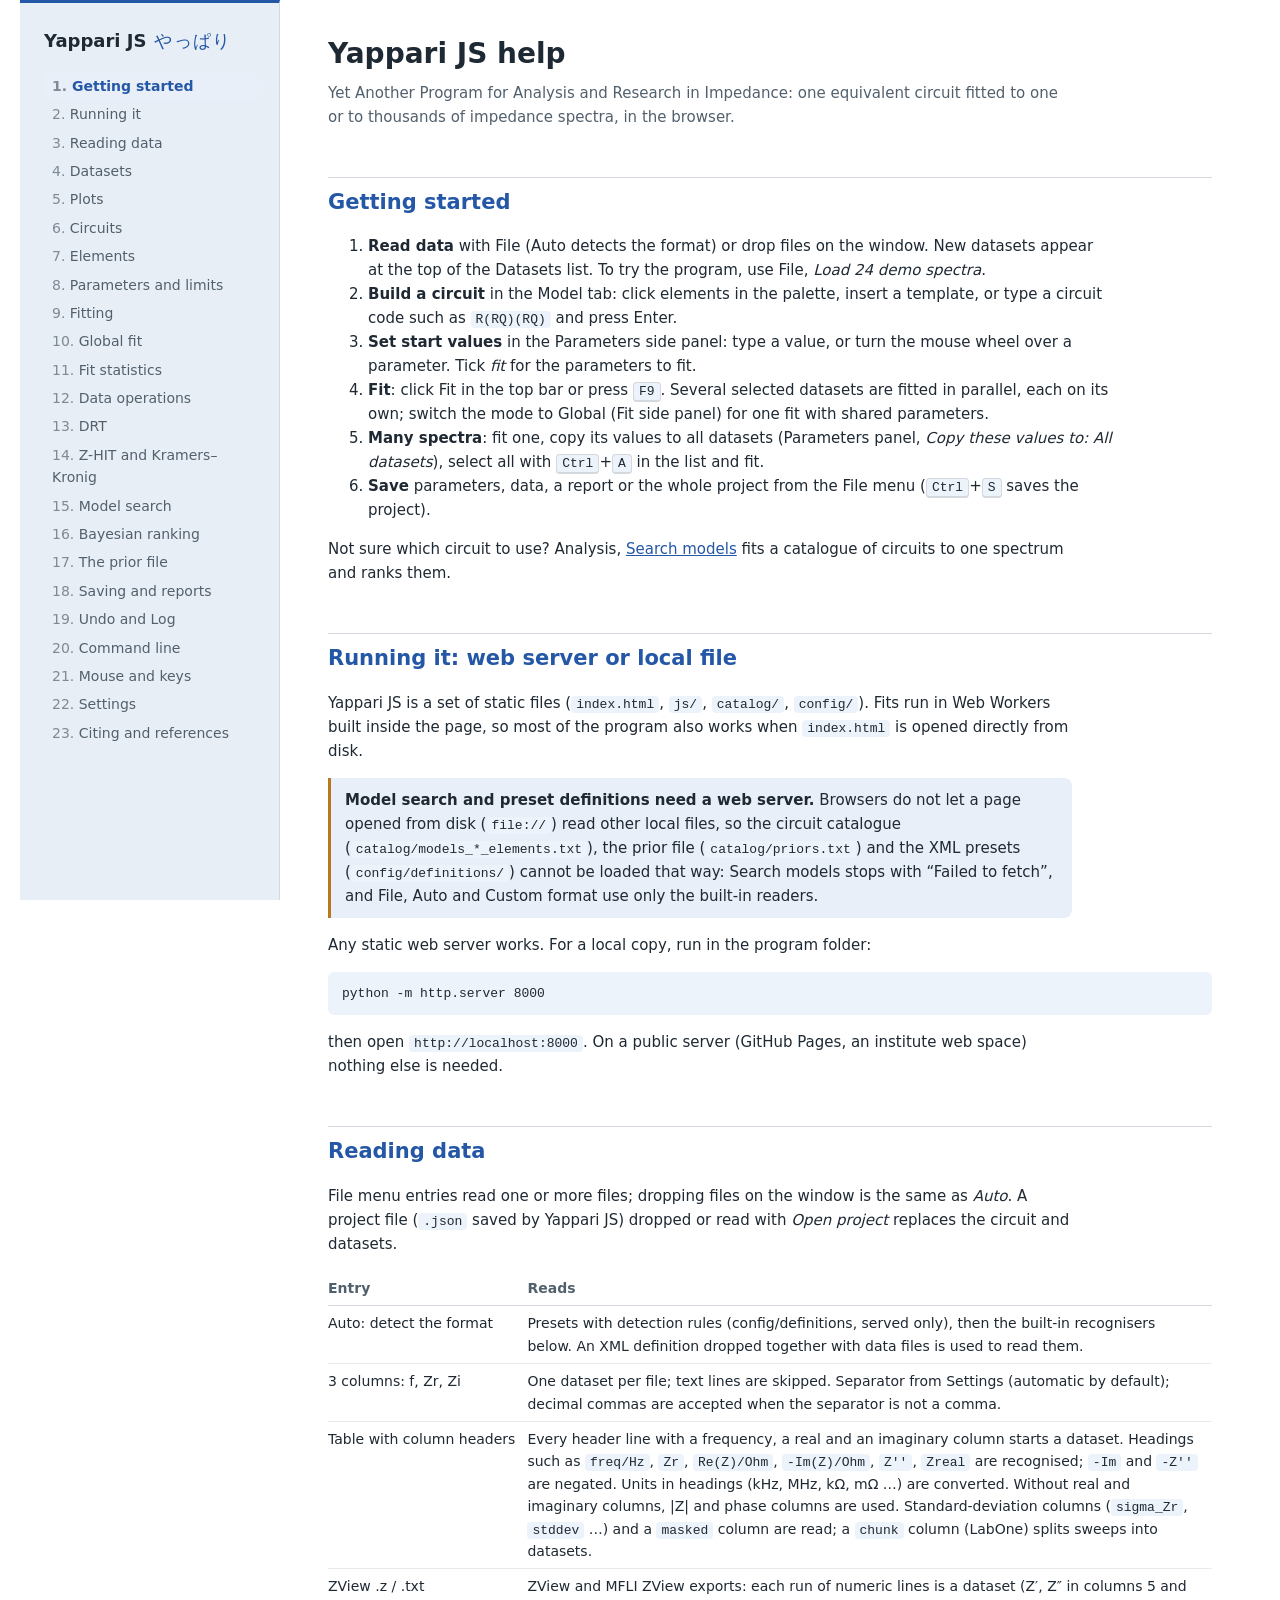
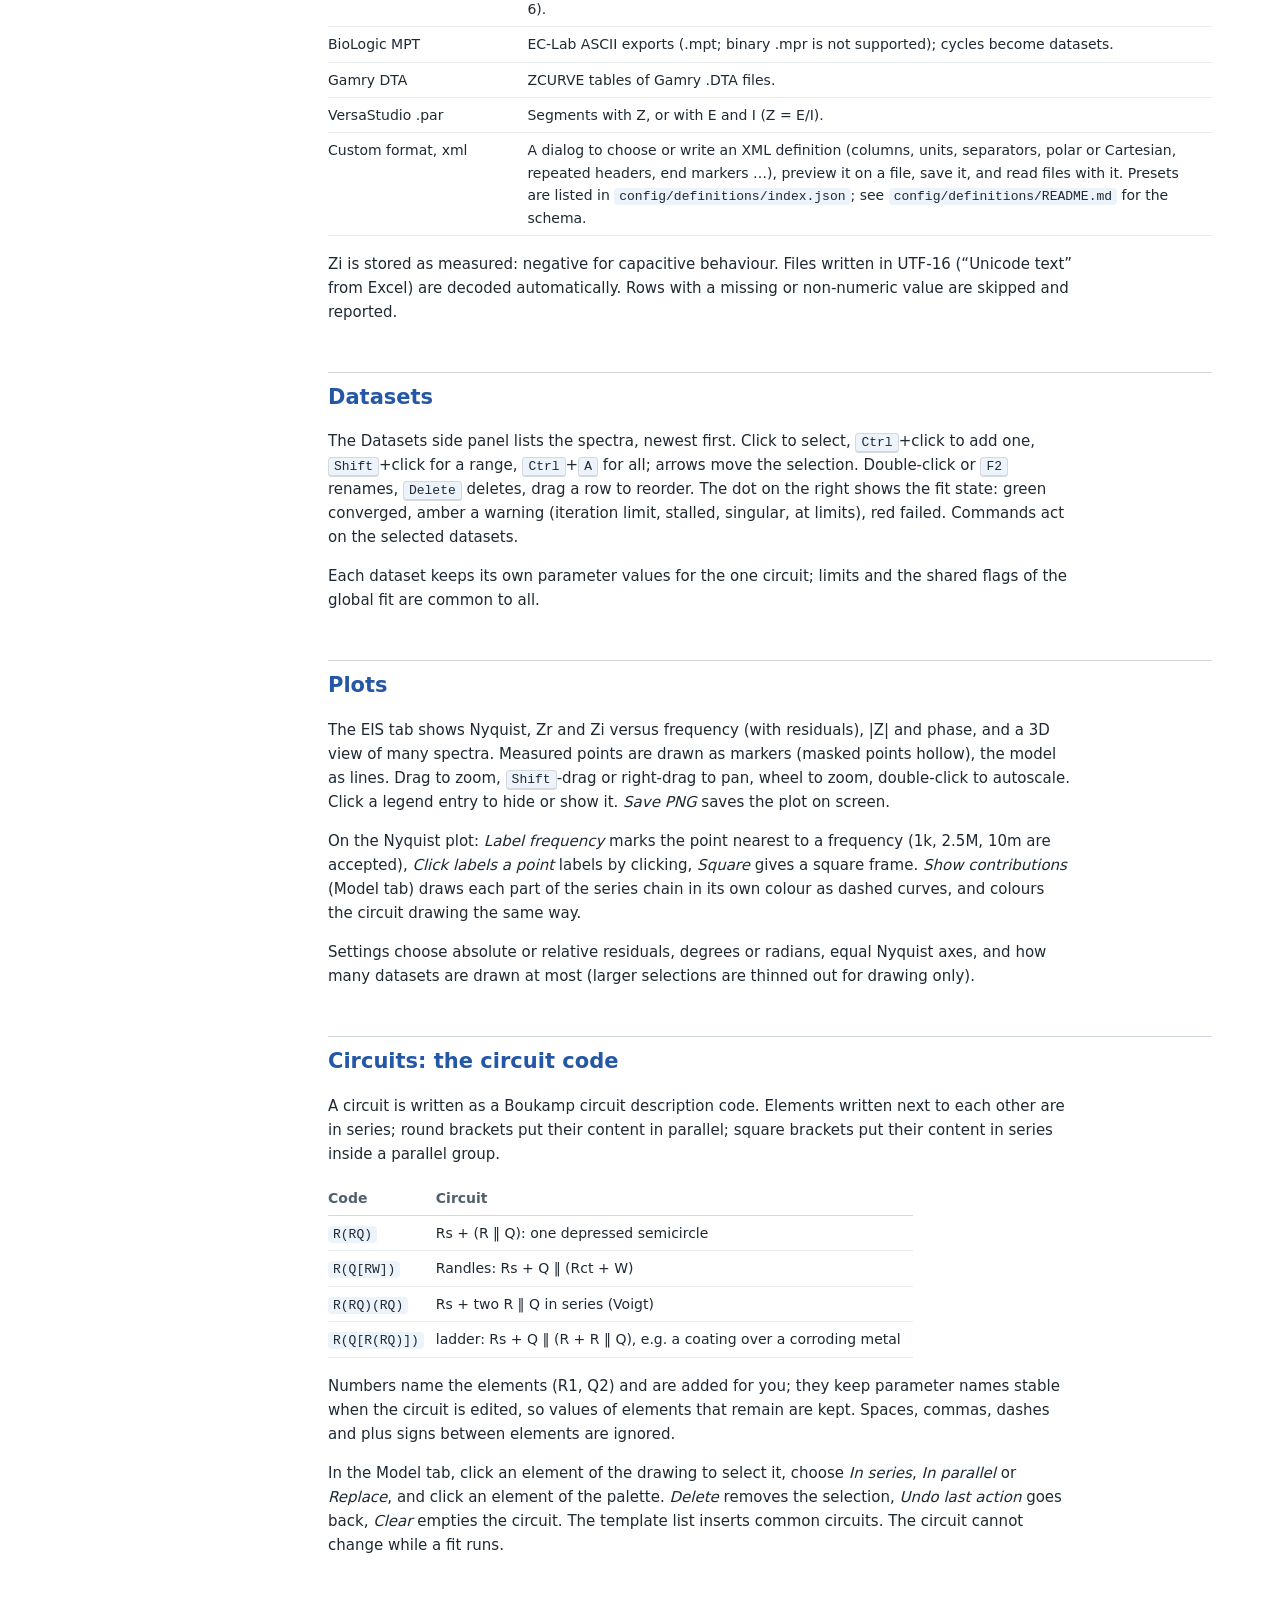
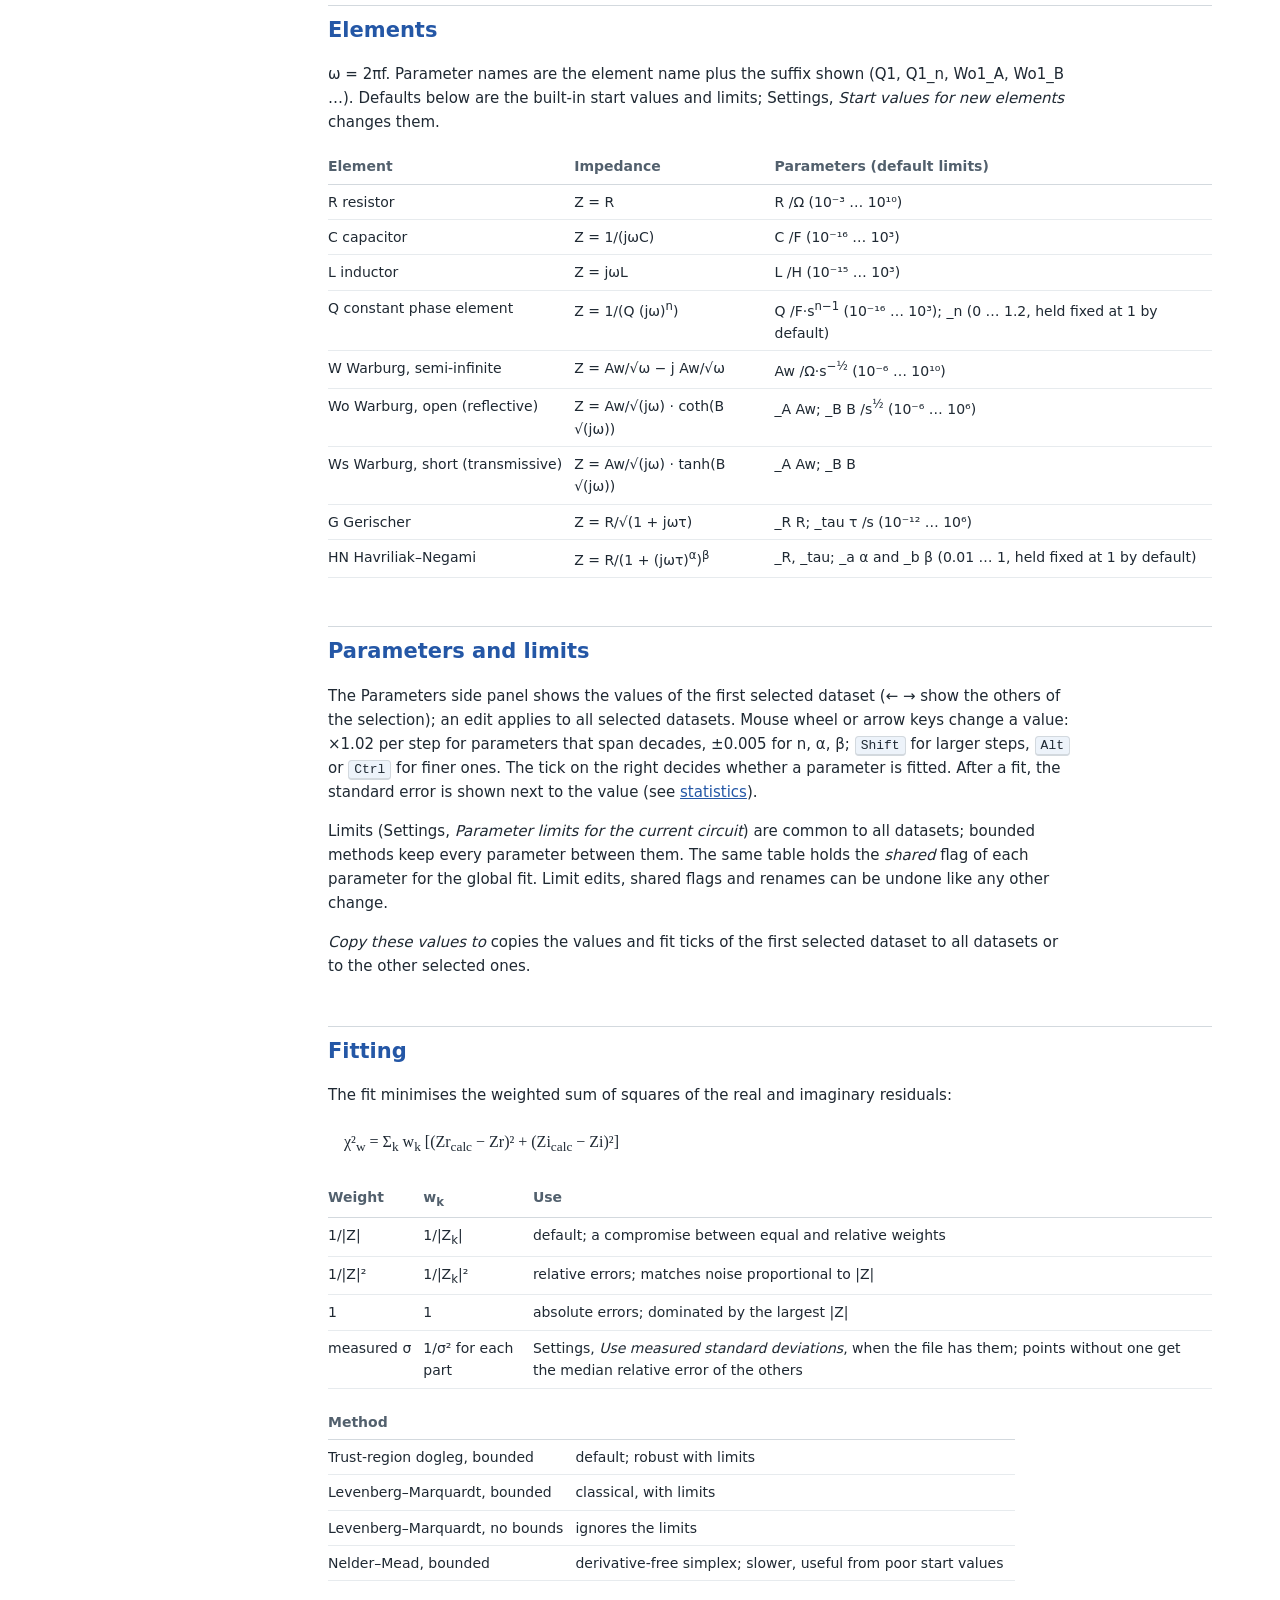
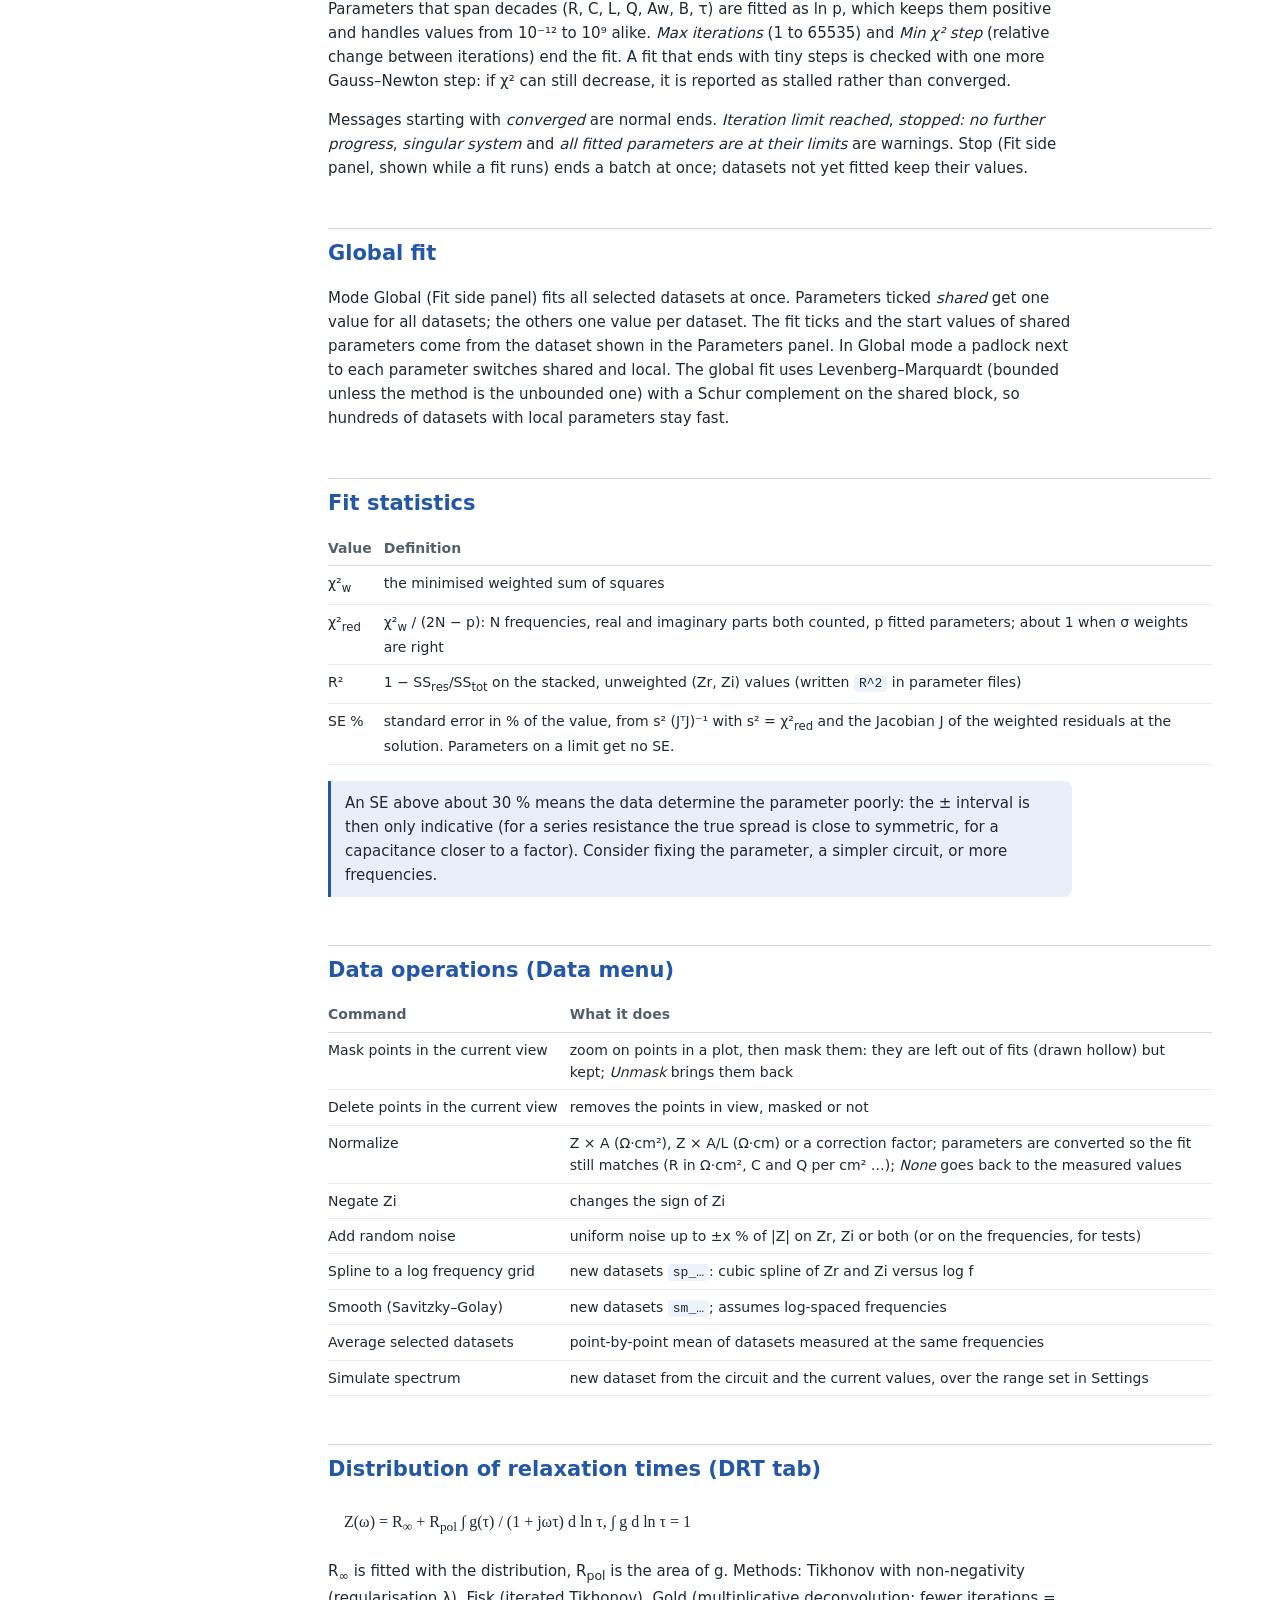
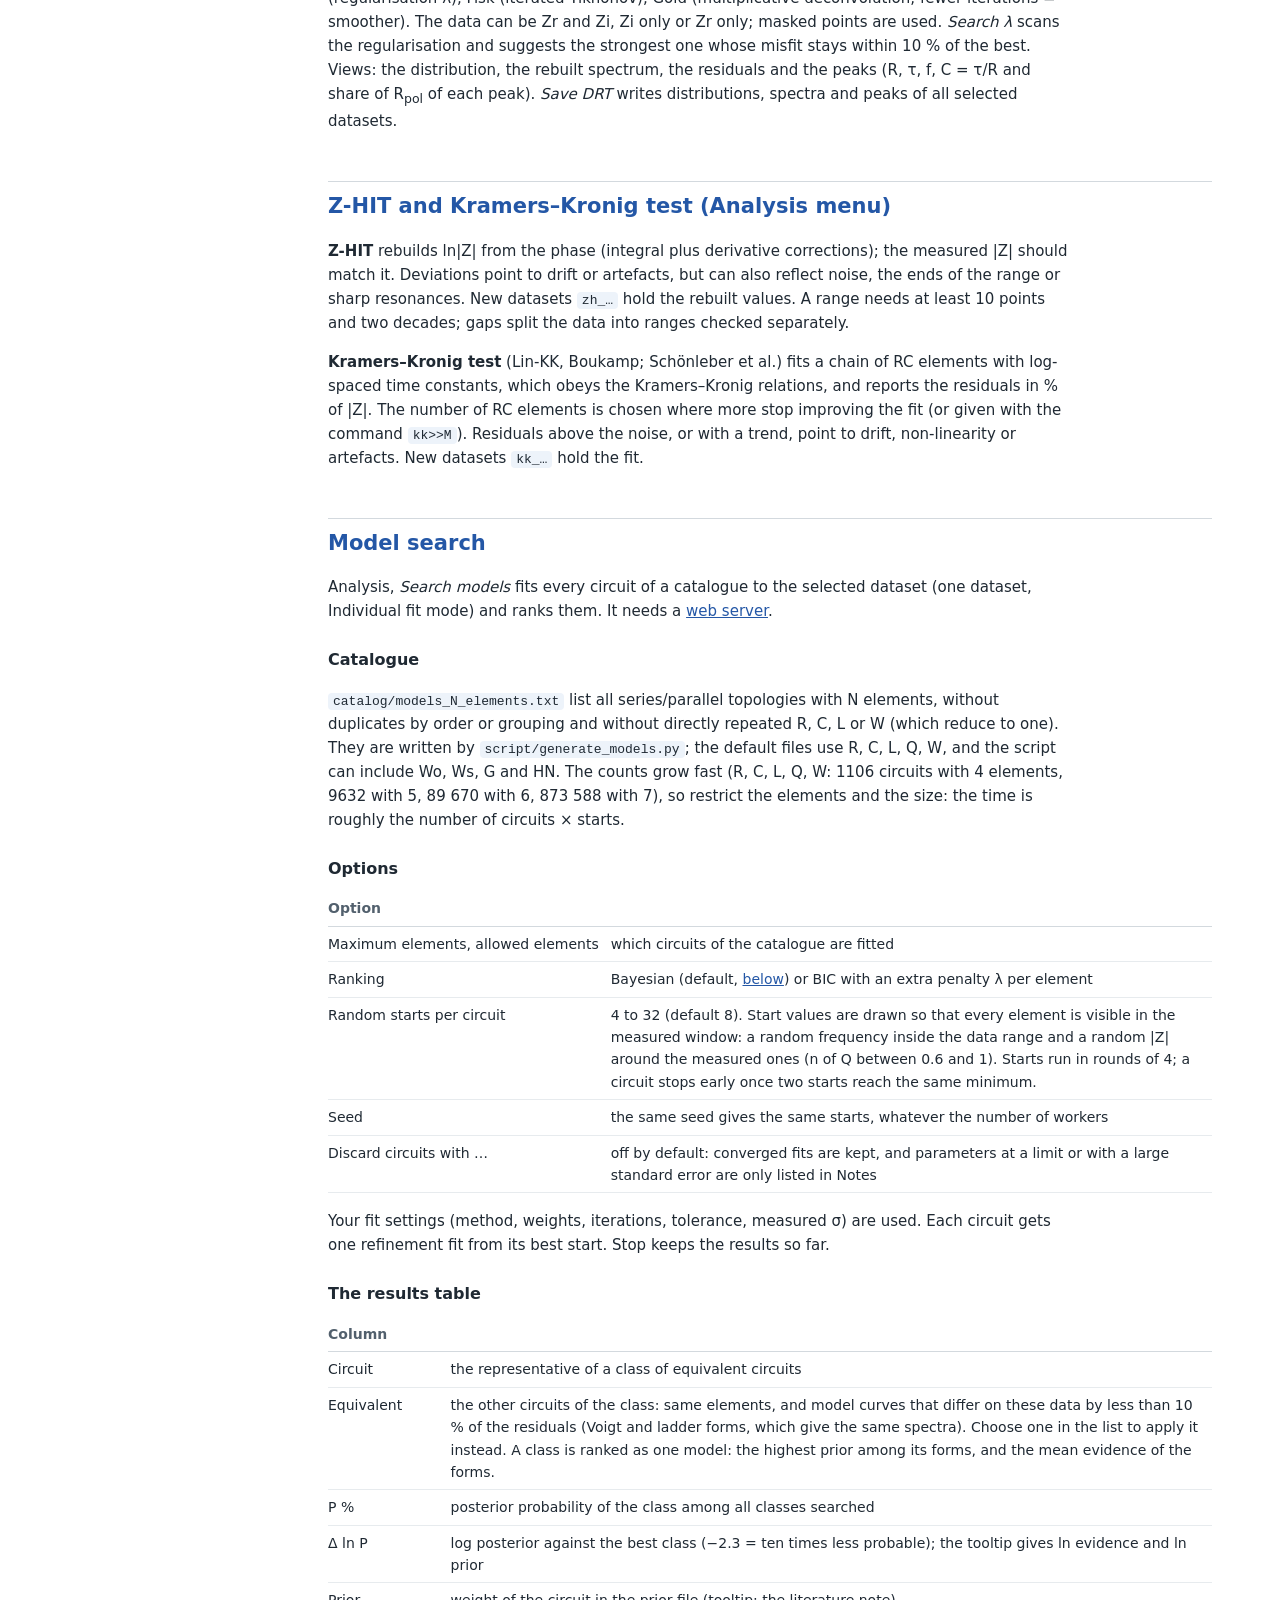
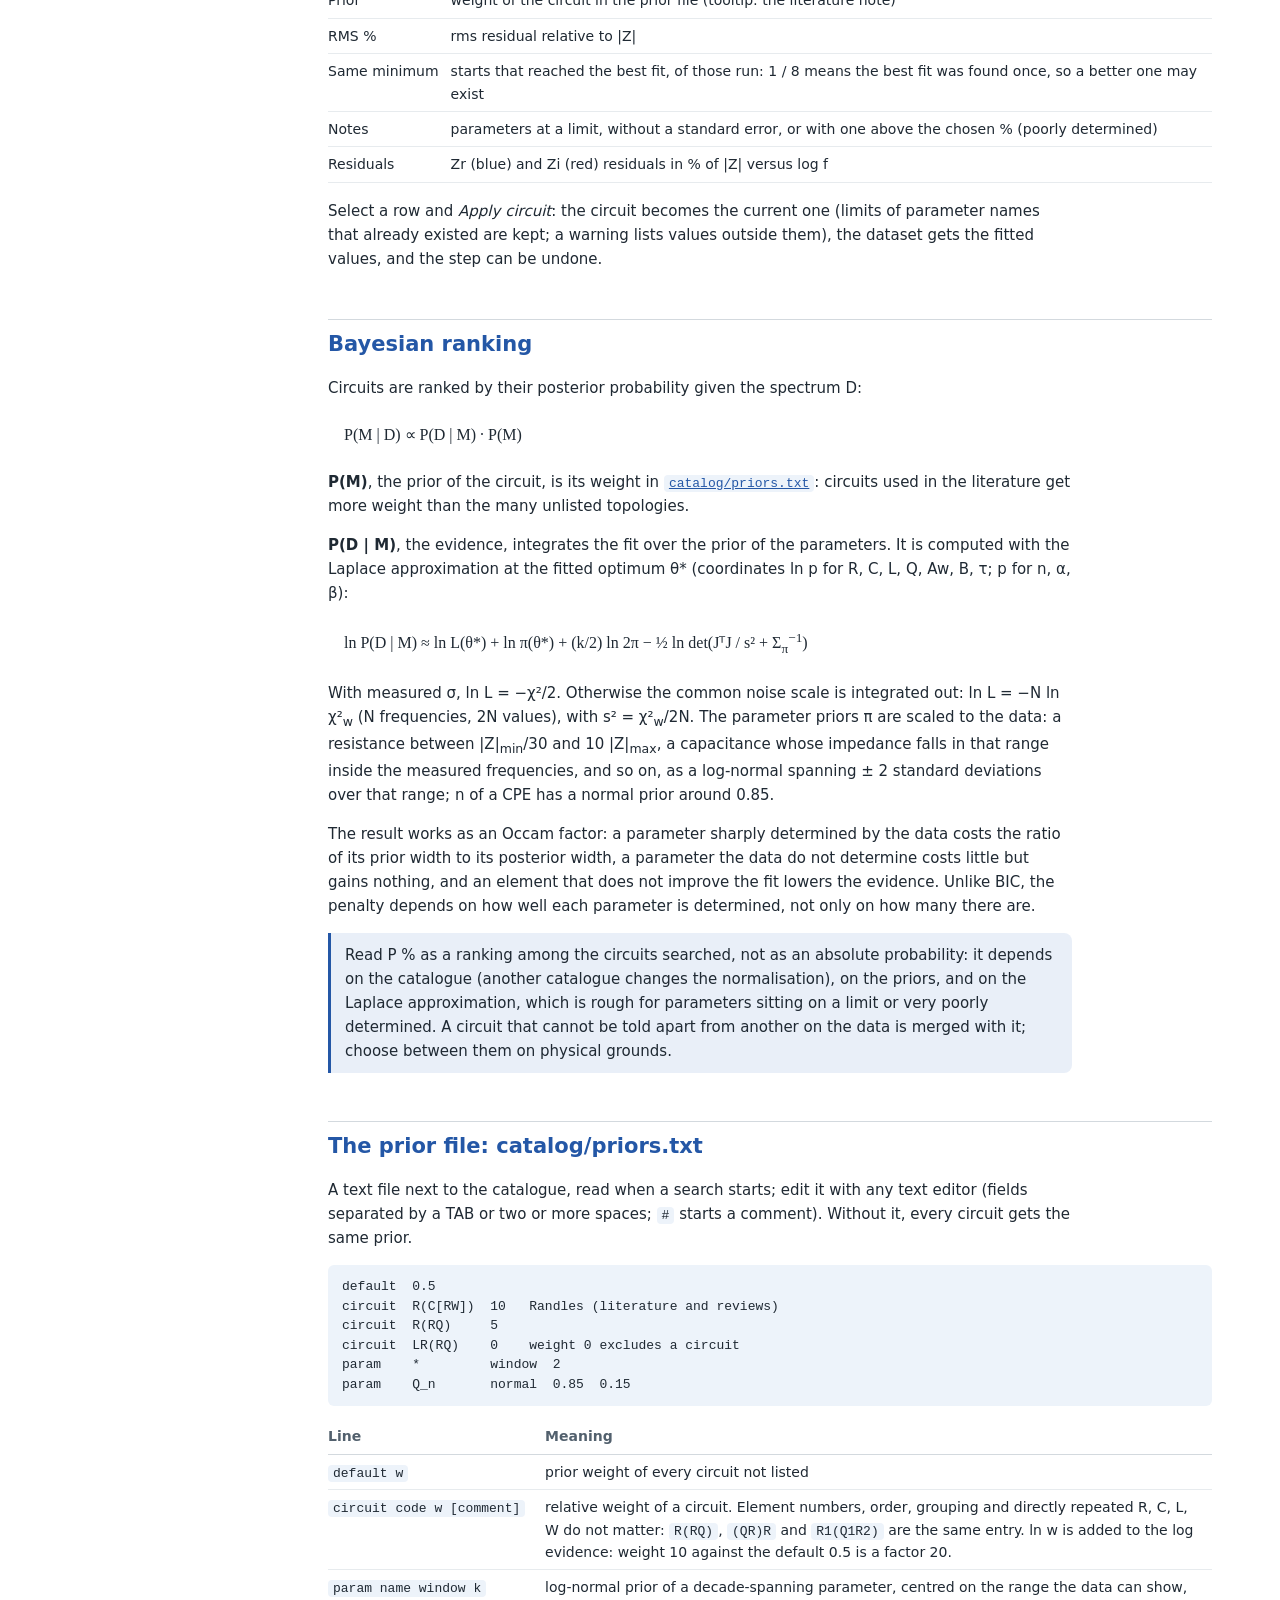
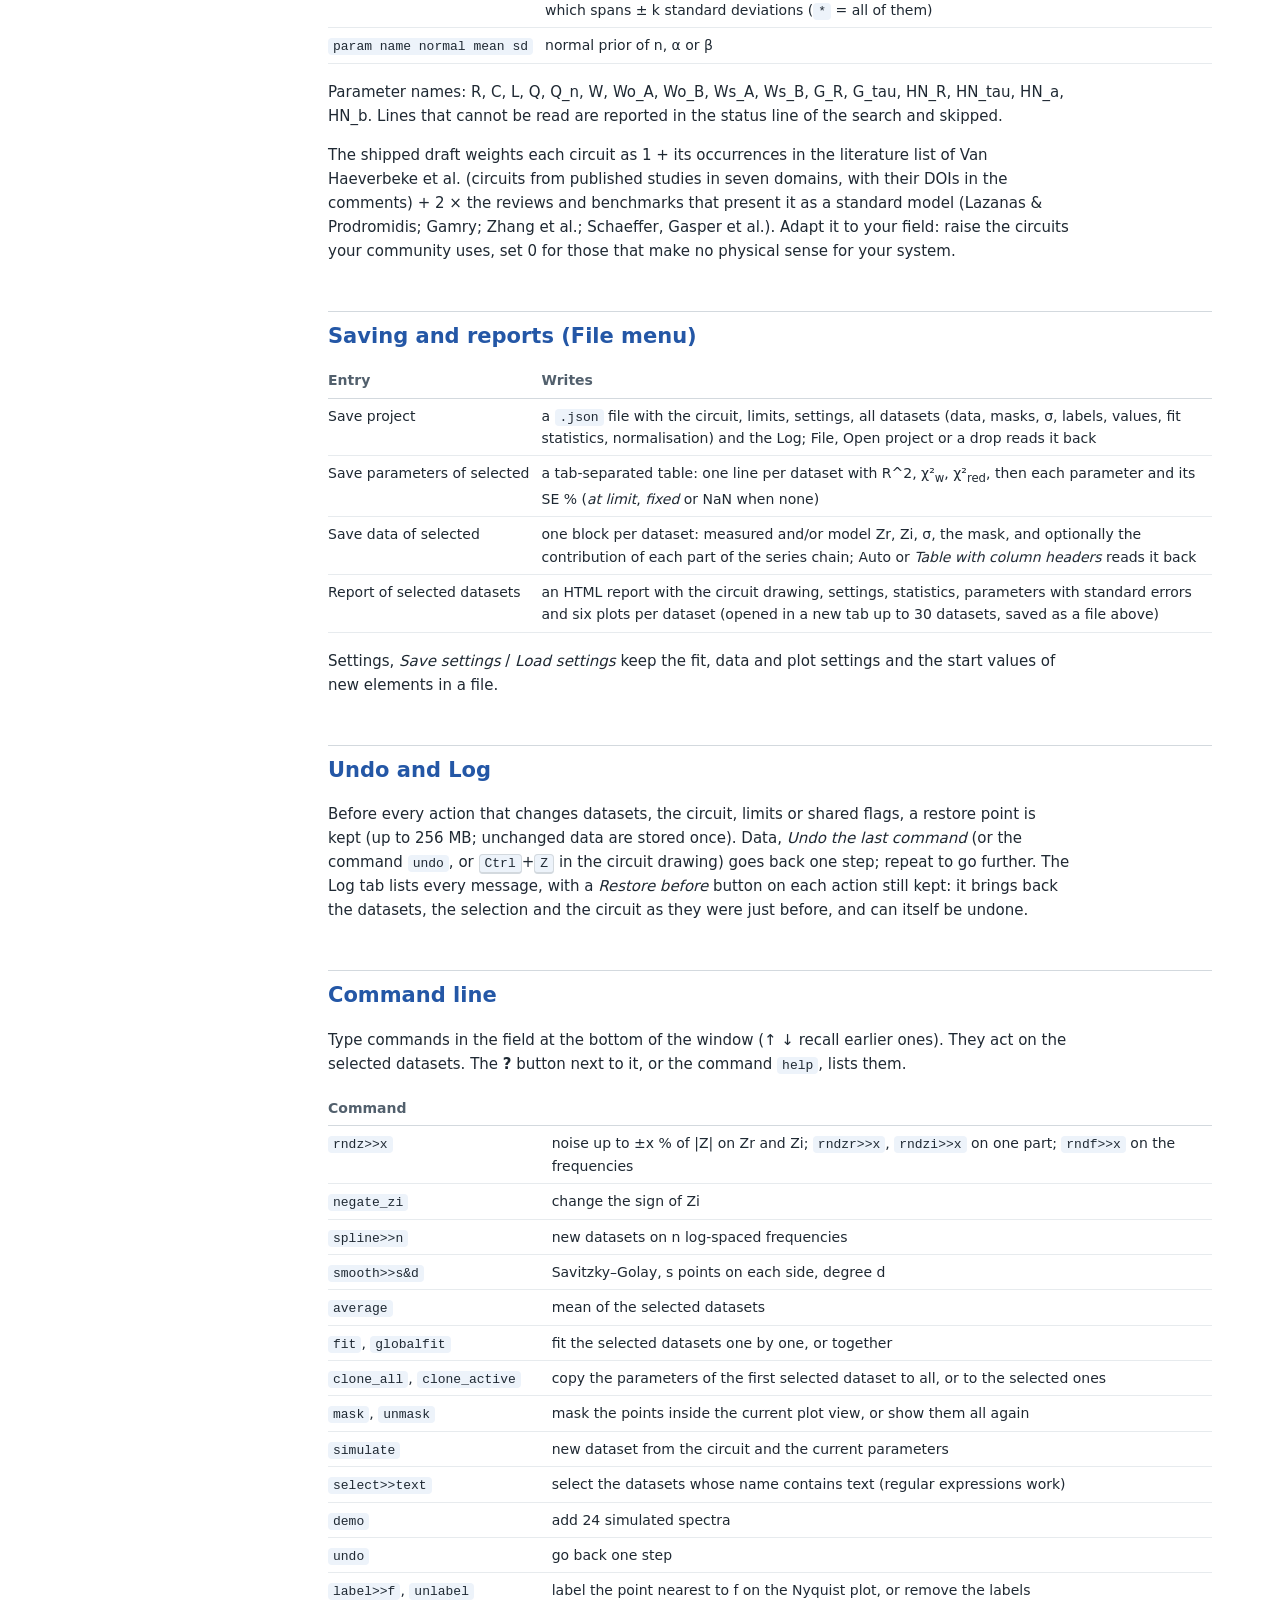
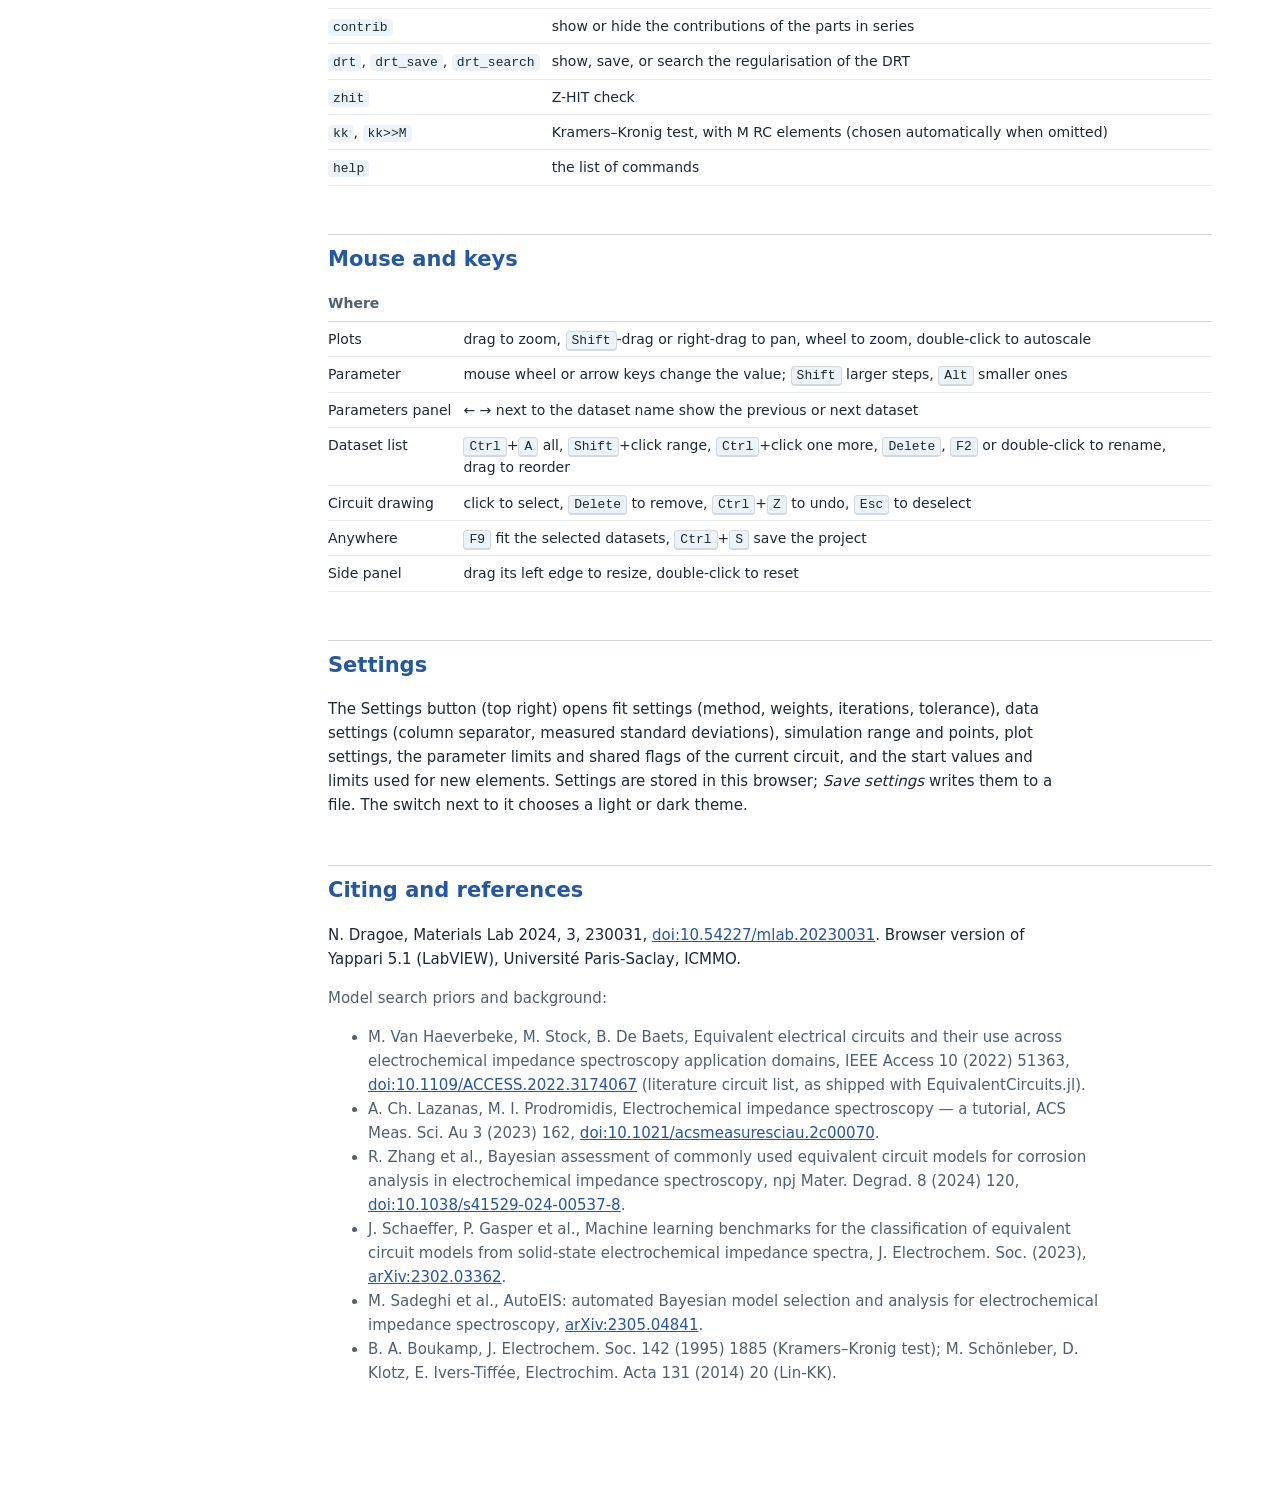
==== help.html @ 092886c6 "10 oct 2026 Bayesian search of circuit" ====
<!doctype html>
<html lang="en">
<head>
<meta charset="utf-8">
<meta name="viewport" content="width=device-width, initial-scale=1">
<title>Yappari JS help</title>
<script>(function () { var t; try { t = JSON.parse(localStorage.getItem('yappari.settings') || '{}').theme; } catch (e) {} if (t !== 'dark' && t !== 'light') t = window.matchMedia && matchMedia('(prefers-color-scheme: dark)').matches ? 'dark' : 'light'; document.documentElement.setAttribute('data-theme', t); })();</script>
<style>
:root { --bg: #edf1f5; --panel: #ffffff; --chrome: #e8eef5; --ink: #1f2933; --ink-2: #52606d; --ink-3: #657587; --rule: #d3d9de; --rule-2: #e7ebee;
  --accent: #2457a6; --tint: #e9eff8; --code: #edf3fa; --warn: #b7791f;
  --font-ui: "Segoe UI Variable Text", "Segoe UI", system-ui, -apple-system, "Helvetica Neue", Arial, sans-serif;
  --font-code: "Cascadia Mono", ui-monospace, "SF Mono", Consolas, "Liberation Mono", monospace;
  --font-kana: "Yu Gothic UI", "Yu Gothic", "Hiragino Sans", "Noto Sans JP", "Noto Sans CJK JP", Meiryo, sans-serif; color-scheme: light; }
:root[data-theme="dark"] { --bg: #14181c; --panel: #1b2025; --chrome: #172330; --ink: #e3e7ea; --ink-2: #a7b2bc; --ink-3: #96a5b4; --rule: #2f363d; --rule-2: #252b31;
  --accent: #7ea6e6; --tint: #1f2b3d; --code: #233246; --warn: #e0a740; color-scheme: dark; }
/* colours and fonts: the tokens of style.css, so the help looks like the program */
* { box-sizing: border-box; }
html { scroll-padding-top: 16px; }
body { margin: 0; background: var(--panel); color: var(--ink); font: 15px/1.6 var(--font-ui); }
.wrap { display: grid; grid-template-columns: 260px minmax(0, 1fr); max-width: 1240px; margin: 0 auto; }
nav.toc { position: sticky; top: 0; align-self: start; height: 100vh; overflow: auto; padding: 24px 16px 24px 24px; border-right: 1px solid var(--rule); border-top: 3px solid var(--accent); background: var(--chrome); font-size: 14px; }
nav.toc .brand { display: flex; align-items: baseline; gap: 8px; margin-bottom: 16px; }
nav.toc .brand b { font-size: 18px; }
nav.toc .brand span { font-family: var(--font-kana); color: var(--accent); font-size: 18px; letter-spacing: 0.06em; }
nav.toc ol { list-style: none; margin: 0; padding: 0; counter-reset: s; }
nav.toc li { counter-increment: s; }
nav.toc a { display: block; padding: 3px 8px; border-radius: 6px; color: var(--ink-2); text-decoration: none; }
nav.toc a::before { content: counter(s) ". "; color: var(--ink-2); opacity: .7; }
nav.toc a:hover { background: var(--tint); color: var(--ink); }
nav.toc a.on { background: var(--tint); color: var(--accent); font-weight: 600; }
main { padding: 32px 48px 96px; min-width: 0; }
h1 { font-size: 28px; margin: 0 0 4px; }
h1 + p.sub { margin-top: 0; color: var(--ink-2); }
h2 { font-size: 21px; margin: 48px 0 8px; padding-top: 8px; border-top: 1px solid var(--rule); color: var(--accent); }
h3 { font-size: 16px; margin: 24px 0 4px; }
p, li { max-width: 78ch; }
a { color: var(--accent); }
code, kbd { font: 13px/1.4 var(--font-code); background: var(--code); padding: 1px 5px; border-radius: 4px; }
kbd { border: 1px solid var(--rule); border-bottom-width: 2px; }
pre { background: var(--code); padding: 12px 14px; border-radius: 6px; overflow: auto; font: 13px/1.5 var(--font-code); max-width: 100%; }
pre code { background: none; padding: 0; }
table { border-collapse: collapse; margin: 10px 0 16px; font-size: 14px; display: block; overflow-x: auto; max-width: 100%; }
th, td { text-align: left; vertical-align: top; padding: 6px 12px 6px 0; border-bottom: 1px solid var(--rule-2); }
th { border-bottom-color: var(--rule); }
th { color: var(--ink-2); font-weight: 600; white-space: nowrap; }
td:first-child { white-space: nowrap; }
.note { border-left: 3px solid var(--accent); background: var(--tint); padding: 10px 14px; border-radius: 0 8px 8px 0; margin: 12px 0; max-width: 78ch; }
.note.warn { border-left-color: var(--warn); }
.eq { font-family: "Cambria Math", "STIX Two Math", Georgia, serif; font-size: 16px; padding: 6px 0 6px 16px; }
.muted { color: var(--ink-2); }
@media (max-width: 860px) {
  .wrap { display: block; }
  nav.toc { position: static; height: auto; border-right: 0; border-bottom: 1px solid var(--rule); padding: 16px; }
  nav.toc ol { columns: 2; }
  main { padding: 16px 16px 64px; }
}
@media print { nav.toc { display: none; } .wrap { display: block; } main { padding: 0; } h2 { break-after: avoid; } }
</style>
</head>
<body>
<div class="wrap">
<nav class="toc" aria-label="Contents">
  <div class="brand"><b>Yappari JS</b><span lang="ja">やっぱり</span></div>
  <ol>
    <li><a href="#start">Getting started</a></li>
    <li><a href="#server">Running it</a></li>
    <li><a href="#data">Reading data</a></li>
    <li><a href="#datasets">Datasets</a></li>
    <li><a href="#plots">Plots</a></li>
    <li><a href="#circuit">Circuits</a></li>
    <li><a href="#elements">Elements</a></li>
    <li><a href="#params">Parameters and limits</a></li>
    <li><a href="#fit">Fitting</a></li>
    <li><a href="#global">Global fit</a></li>
    <li><a href="#stats">Fit statistics</a></li>
    <li><a href="#dataops">Data operations</a></li>
    <li><a href="#drt">DRT</a></li>
    <li><a href="#checks">Z-HIT and Kramers–Kronig</a></li>
    <li><a href="#search">Model search</a></li>
    <li><a href="#bayes">Bayesian ranking</a></li>
    <li><a href="#priors">The prior file</a></li>
    <li><a href="#saving">Saving and reports</a></li>
    <li><a href="#history">Undo and Log</a></li>
    <li><a href="#commands">Command line</a></li>
    <li><a href="#keys">Mouse and keys</a></li>
    <li><a href="#settings">Settings</a></li>
    <li><a href="#cite">Citing and references</a></li>
  </ol>
</nav>
<main>
<h1>Yappari JS help</h1>
<p class="sub">Yet Another Program for Analysis and Research in Impedance: one equivalent circuit fitted to one or to thousands of impedance spectra, in the browser.</p>

<h2 id="start">Getting started</h2>
<ol>
  <li><b>Read data</b> with File (Auto detects the format) or drop files on the window. New datasets appear at the top of the Datasets list. To try the program, use File, <i>Load 24 demo spectra</i>.</li>
  <li><b>Build a circuit</b> in the Model tab: click elements in the palette, insert a template, or type a circuit code such as <code>R(RQ)(RQ)</code> and press Enter.</li>
  <li><b>Set start values</b> in the Parameters side panel: type a value, or turn the mouse wheel over a parameter. Tick <i>fit</i> for the parameters to fit.</li>
  <li><b>Fit</b>: click Fit in the top bar or press <kbd>F9</kbd>. Several selected datasets are fitted in parallel, each on its own; switch the mode to Global (Fit side panel) for one fit with shared parameters.</li>
  <li><b>Many spectra</b>: fit one, copy its values to all datasets (Parameters panel, <i>Copy these values to: All datasets</i>), select all with <kbd>Ctrl</kbd>+<kbd>A</kbd> in the list and fit.</li>
  <li><b>Save</b> parameters, data, a report or the whole project from the File menu (<kbd>Ctrl</kbd>+<kbd>S</kbd> saves the project).</li>
</ol>
<p>Not sure which circuit to use? Analysis, <a href="#search">Search models</a> fits a catalogue of circuits to one spectrum and ranks them.</p>

<h2 id="server">Running it: web server or local file</h2>
<p>Yappari JS is a set of static files (<code>index.html</code>, <code>js/</code>, <code>catalog/</code>, <code>config/</code>). Fits run in Web Workers built inside the page, so most of the program also works when <code>index.html</code> is opened directly from disk.</p>
<div class="note warn"><b>Model search and preset definitions need a web server.</b> Browsers do not let a page opened from disk (<code>file://</code>) read other local files, so the circuit catalogue (<code>catalog/models_*_elements.txt</code>), the prior file (<code>catalog/priors.txt</code>) and the XML presets (<code>config/definitions/</code>) cannot be loaded that way: Search models stops with “Failed to fetch”, and File, Auto and Custom format use only the built-in readers.</div>
<p>Any static web server works. For a local copy, run in the program folder:</p>
<pre><code>python -m http.server 8000</code></pre>
<p>then open <code>http://localhost:8000</code>. On a public server (GitHub Pages, an institute web space) nothing else is needed.</p>

<h2 id="data">Reading data</h2>
<p>File menu entries read one or more files; dropping files on the window is the same as <i>Auto</i>. A project file (<code>.json</code> saved by Yappari JS) dropped or read with <i>Open project</i> replaces the circuit and datasets.</p>
<table>
  <tr><th>Entry</th><th>Reads</th></tr>
  <tr><td>Auto: detect the format</td><td>Presets with detection rules (config/definitions, served only), then the built-in recognisers below. An XML definition dropped together with data files is used to read them.</td></tr>
  <tr><td>3 columns: f, Zr, Zi</td><td>One dataset per file; text lines are skipped. Separator from Settings (automatic by default); decimal commas are accepted when the separator is not a comma.</td></tr>
  <tr><td>Table with column headers</td><td>Every header line with a frequency, a real and an imaginary column starts a dataset. Headings such as <code>freq/Hz</code>, <code>Zr</code>, <code>Re(Z)/Ohm</code>, <code>-Im(Z)/Ohm</code>, <code>Z''</code>, <code>Zreal</code> are recognised; <code>-Im</code> and <code>-Z''</code> are negated. Units in headings (kHz, MHz, kΩ, mΩ …) are converted. Without real and imaginary columns, |Z| and phase columns are used. Standard-deviation columns (<code>sigma_Zr</code>, <code>stddev</code> …) and a <code>masked</code> column are read; a <code>chunk</code> column (LabOne) splits sweeps into datasets.</td></tr>
  <tr><td>ZView .z / .txt</td><td>ZView and MFLI ZView exports: each run of numeric lines is a dataset (Z′, Z″ in columns 5 and 6).</td></tr>
  <tr><td>BioLogic MPT</td><td>EC-Lab ASCII exports (.mpt; binary .mpr is not supported); cycles become datasets.</td></tr>
  <tr><td>Gamry DTA</td><td>ZCURVE tables of Gamry .DTA files.</td></tr>
  <tr><td>VersaStudio .par</td><td>Segments with Z, or with E and I (Z = E/I).</td></tr>
  <tr><td>Custom format, xml</td><td>A dialog to choose or write an XML definition (columns, units, separators, polar or Cartesian, repeated headers, end markers …), preview it on a file, save it, and read files with it. Presets are listed in <code>config/definitions/index.json</code>; see <code>config/definitions/README.md</code> for the schema.</td></tr>
</table>
<p>Zi is stored as measured: negative for capacitive behaviour. Files written in UTF-16 (“Unicode text” from Excel) are decoded automatically. Rows with a missing or non-numeric value are skipped and reported.</p>

<h2 id="datasets">Datasets</h2>
<p>The Datasets side panel lists the spectra, newest first. Click to select, <kbd>Ctrl</kbd>+click to add one, <kbd>Shift</kbd>+click for a range, <kbd>Ctrl</kbd>+<kbd>A</kbd> for all; arrows move the selection. Double-click or <kbd>F2</kbd> renames, <kbd>Delete</kbd> deletes, drag a row to reorder. The dot on the right shows the fit state: green converged, amber a warning (iteration limit, stalled, singular, at limits), red failed. Commands act on the selected datasets.</p>
<p>Each dataset keeps its own parameter values for the one circuit; limits and the shared flags of the global fit are common to all.</p>

<h2 id="plots">Plots</h2>
<p>The EIS tab shows Nyquist, Zr and Zi versus frequency (with residuals), |Z| and phase, and a 3D view of many spectra. Measured points are drawn as markers (masked points hollow), the model as lines. Drag to zoom, <kbd>Shift</kbd>-drag or right-drag to pan, wheel to zoom, double-click to autoscale. Click a legend entry to hide or show it. <i>Save PNG</i> saves the plot on screen.</p>
<p>On the Nyquist plot: <i>Label frequency</i> marks the point nearest to a frequency (1k, 2.5M, 10m are accepted), <i>Click labels a point</i> labels by clicking, <i>Square</i> gives a square frame. <i>Show contributions</i> (Model tab) draws each part of the series chain in its own colour as dashed curves, and colours the circuit drawing the same way.</p>
<p>Settings choose absolute or relative residuals, degrees or radians, equal Nyquist axes, and how many datasets are drawn at most (larger selections are thinned out for drawing only).</p>

<h2 id="circuit">Circuits: the circuit code</h2>
<p>A circuit is written as a Boukamp circuit description code. Elements written next to each other are in series; round brackets put their content in parallel; square brackets put their content in series inside a parallel group.</p>
<table>
  <tr><th>Code</th><th>Circuit</th></tr>
  <tr><td><code>R(RQ)</code></td><td>Rs + (R ‖ Q): one depressed semicircle</td></tr>
  <tr><td><code>R(Q[RW])</code></td><td>Randles: Rs + Q ‖ (Rct + W)</td></tr>
  <tr><td><code>R(RQ)(RQ)</code></td><td>Rs + two R ‖ Q in series (Voigt)</td></tr>
  <tr><td><code>R(Q[R(RQ)])</code></td><td>ladder: Rs + Q ‖ (R + R ‖ Q), e.g. a coating over a corroding metal</td></tr>
</table>
<p>Numbers name the elements (R1, Q2) and are added for you; they keep parameter names stable when the circuit is edited, so values of elements that remain are kept. Spaces, commas, dashes and plus signs between elements are ignored.</p>
<p>In the Model tab, click an element of the drawing to select it, choose <i>In series</i>, <i>In parallel</i> or <i>Replace</i>, and click an element of the palette. <i>Delete</i> removes the selection, <i>Undo last action</i> goes back, <i>Clear</i> empties the circuit. The template list inserts common circuits. The circuit cannot change while a fit runs.</p>

<h2 id="elements">Elements</h2>
<p>ω = 2πf. Parameter names are the element name plus the suffix shown (Q1, Q1_n, Wo1_A, Wo1_B …). Defaults below are the built-in start values and limits; Settings, <i>Start values for new elements</i> changes them.</p>
<table>
  <tr><th>Element</th><th>Impedance</th><th>Parameters (default limits)</th></tr>
  <tr><td>R resistor</td><td>Z = R</td><td>R /Ω (10⁻³ … 10¹⁰)</td></tr>
  <tr><td>C capacitor</td><td>Z = 1/(jωC)</td><td>C /F (10⁻¹⁶ … 10³)</td></tr>
  <tr><td>L inductor</td><td>Z = jωL</td><td>L /H (10⁻¹⁵ … 10³)</td></tr>
  <tr><td>Q constant phase element</td><td>Z = 1/(Q (jω)<sup>n</sup>)</td><td>Q /F·s<sup>n−1</sup> (10⁻¹⁶ … 10³); _n (0 … 1.2, held fixed at 1 by default)</td></tr>
  <tr><td>W Warburg, semi-infinite</td><td>Z = Aw/√ω − j Aw/√ω</td><td>Aw /Ω·s<sup>−½</sup> (10⁻⁶ … 10¹⁰)</td></tr>
  <tr><td>Wo Warburg, open (reflective)</td><td>Z = Aw/√(jω) · coth(B √(jω))</td><td>_A Aw; _B B /s<sup>½</sup> (10⁻⁶ … 10⁶)</td></tr>
  <tr><td>Ws Warburg, short (transmissive)</td><td>Z = Aw/√(jω) · tanh(B √(jω))</td><td>_A Aw; _B B</td></tr>
  <tr><td>G Gerischer</td><td>Z = R/√(1 + jωτ)</td><td>_R R; _tau τ /s (10⁻¹² … 10⁶)</td></tr>
  <tr><td>HN Havriliak–Negami</td><td>Z = R/(1 + (jωτ)<sup>α</sup>)<sup>β</sup></td><td>_R, _tau; _a α and _b β (0.01 … 1, held fixed at 1 by default)</td></tr>
</table>

<h2 id="params">Parameters and limits</h2>
<p>The Parameters side panel shows the values of the first selected dataset (← → show the others of the selection); an edit applies to all selected datasets. Mouse wheel or arrow keys change a value: ×1.02 per step for parameters that span decades, ±0.005 for n, α, β; <kbd>Shift</kbd> for larger steps, <kbd>Alt</kbd> or <kbd>Ctrl</kbd> for finer ones. The tick on the right decides whether a parameter is fitted. After a fit, the standard error is shown next to the value (see <a href="#stats">statistics</a>).</p>
<p>Limits (Settings, <i>Parameter limits for the current circuit</i>) are common to all datasets; bounded methods keep every parameter between them. The same table holds the <i>shared</i> flag of each parameter for the global fit. Limit edits, shared flags and renames can be undone like any other change.</p>
<p><i>Copy these values to</i> copies the values and fit ticks of the first selected dataset to all datasets or to the other selected ones.</p>

<h2 id="fit">Fitting</h2>
<p>The fit minimises the weighted sum of squares of the real and imaginary residuals:</p>
<p class="eq">χ²<sub>w</sub> = Σ<sub>k</sub> w<sub>k</sub> [(Zr<sub>calc</sub> − Zr)² + (Zi<sub>calc</sub> − Zi)²]</p>
<table>
  <tr><th>Weight</th><th>w<sub>k</sub></th><th>Use</th></tr>
  <tr><td>1/|Z|</td><td>1/|Z<sub>k</sub>|</td><td>default; a compromise between equal and relative weights</td></tr>
  <tr><td>1/|Z|²</td><td>1/|Z<sub>k</sub>|²</td><td>relative errors; matches noise proportional to |Z|</td></tr>
  <tr><td>1</td><td>1</td><td>absolute errors; dominated by the largest |Z|</td></tr>
  <tr><td>measured σ</td><td>1/σ² for each part</td><td>Settings, <i>Use measured standard deviations</i>, when the file has them; points without one get the median relative error of the others</td></tr>
</table>
<table>
  <tr><th>Method</th><th></th></tr>
  <tr><td>Trust-region dogleg, bounded</td><td>default; robust with limits</td></tr>
  <tr><td>Levenberg–Marquardt, bounded</td><td>classical, with limits</td></tr>
  <tr><td>Levenberg–Marquardt, no bounds</td><td>ignores the limits</td></tr>
  <tr><td>Nelder–Mead, bounded</td><td>derivative-free simplex; slower, useful from poor start values</td></tr>
</table>
<p>Parameters that span decades (R, C, L, Q, Aw, B, τ) are fitted as ln p, which keeps them positive and handles values from 10⁻¹² to 10⁹ alike. <i>Max iterations</i> (1 to 65535) and <i>Min χ² step</i> (relative change between iterations) end the fit. A fit that ends with tiny steps is checked with one more Gauss–Newton step: if χ² can still decrease, it is reported as stalled rather than converged.</p>
<p>Messages starting with <i>converged</i> are normal ends. <i>Iteration limit reached</i>, <i>stopped: no further progress</i>, <i>singular system</i> and <i>all fitted parameters are at their limits</i> are warnings. Stop (Fit side panel, shown while a fit runs) ends a batch at once; datasets not yet fitted keep their values.</p>

<h2 id="global">Global fit</h2>
<p>Mode Global (Fit side panel) fits all selected datasets at once. Parameters ticked <i>shared</i> get one value for all datasets; the others one value per dataset. The fit ticks and the start values of shared parameters come from the dataset shown in the Parameters panel. In Global mode a padlock next to each parameter switches shared and local. The global fit uses Levenberg–Marquardt (bounded unless the method is the unbounded one) with a Schur complement on the shared block, so hundreds of datasets with local parameters stay fast.</p>

<h2 id="stats">Fit statistics</h2>
<table>
  <tr><th>Value</th><th>Definition</th></tr>
  <tr><td>χ²<sub>w</sub></td><td>the minimised weighted sum of squares</td></tr>
  <tr><td>χ²<sub>red</sub></td><td>χ²<sub>w</sub> / (2N − p): N frequencies, real and imaginary parts both counted, p fitted parameters; about 1 when σ weights are right</td></tr>
  <tr><td>R²</td><td>1 − SS<sub>res</sub>/SS<sub>tot</sub> on the stacked, unweighted (Zr, Zi) values (written <code>R^2</code> in parameter files)</td></tr>
  <tr><td>SE %</td><td>standard error in % of the value, from s² (JᵀJ)⁻¹ with s² = χ²<sub>red</sub> and the Jacobian J of the weighted residuals at the solution. Parameters on a limit get no SE.</td></tr>
</table>
<div class="note">An SE above about 30 % means the data determine the parameter poorly: the ± interval is then only indicative (for a series resistance the true spread is close to symmetric, for a capacitance closer to a factor). Consider fixing the parameter, a simpler circuit, or more frequencies.</div>

<h2 id="dataops">Data operations (Data menu)</h2>
<table>
  <tr><th>Command</th><th>What it does</th></tr>
  <tr><td>Mask points in the current view</td><td>zoom on points in a plot, then mask them: they are left out of fits (drawn hollow) but kept; <i>Unmask</i> brings them back</td></tr>
  <tr><td>Delete points in the current view</td><td>removes the points in view, masked or not</td></tr>
  <tr><td>Normalize</td><td>Z × A (Ω·cm²), Z × A/L (Ω·cm) or a correction factor; parameters are converted so the fit still matches (R in Ω·cm², C and Q per cm² …); <i>None</i> goes back to the measured values</td></tr>
  <tr><td>Negate Zi</td><td>changes the sign of Zi</td></tr>
  <tr><td>Add random noise</td><td>uniform noise up to ±x % of |Z| on Zr, Zi or both (or on the frequencies, for tests)</td></tr>
  <tr><td>Spline to a log frequency grid</td><td>new datasets <code>sp_…</code>: cubic spline of Zr and Zi versus log f</td></tr>
  <tr><td>Smooth (Savitzky–Golay)</td><td>new datasets <code>sm_…</code>; assumes log-spaced frequencies</td></tr>
  <tr><td>Average selected datasets</td><td>point-by-point mean of datasets measured at the same frequencies</td></tr>
  <tr><td>Simulate spectrum</td><td>new dataset from the circuit and the current values, over the range set in Settings</td></tr>
</table>

<h2 id="drt">Distribution of relaxation times (DRT tab)</h2>
<p class="eq">Z(ω) = R<sub>∞</sub> + R<sub>pol</sub> ∫ g(τ) / (1 + jωτ) d ln τ,  ∫ g d ln τ = 1</p>
<p>R<sub>∞</sub> is fitted with the distribution, R<sub>pol</sub> is the area of g. Methods: Tikhonov with non-negativity (regularisation λ), Fisk (iterated Tikhonov), Gold (multiplicative deconvolution; fewer iterations = smoother). The data can be Zr and Zi, Zi only or Zr only; masked points are used. <i>Search λ</i> scans the regularisation and suggests the strongest one whose misfit stays within 10 % of the best. Views: the distribution, the rebuilt spectrum, the residuals and the peaks (R, τ, f, C = τ/R and share of R<sub>pol</sub> of each peak). <i>Save DRT</i> writes distributions, spectra and peaks of all selected datasets.</p>

<h2 id="checks">Z-HIT and Kramers–Kronig test (Analysis menu)</h2>
<p><b>Z-HIT</b> rebuilds ln|Z| from the phase (integral plus derivative corrections); the measured |Z| should match it. Deviations point to drift or artefacts, but can also reflect noise, the ends of the range or sharp resonances. New datasets <code>zh_…</code> hold the rebuilt values. A range needs at least 10 points and two decades; gaps split the data into ranges checked separately.</p>
<p><b>Kramers–Kronig test</b> (Lin-KK, Boukamp; Schönleber et al.) fits a chain of RC elements with log-spaced time constants, which obeys the Kramers–Kronig relations, and reports the residuals in % of |Z|. The number of RC elements is chosen where more stop improving the fit (or given with the command <code>kk&gt;&gt;M</code>). Residuals above the noise, or with a trend, point to drift, non-linearity or artefacts. New datasets <code>kk_…</code> hold the fit.</p>

<h2 id="search">Model search</h2>
<p>Analysis, <i>Search models</i> fits every circuit of a catalogue to the selected dataset (one dataset, Individual fit mode) and ranks them. It needs a <a href="#server">web server</a>.</p>
<h3>Catalogue</h3>
<p><code>catalog/models_N_elements.txt</code> list all series/parallel topologies with N elements, without duplicates by order or grouping and without directly repeated R, C, L or W (which reduce to one). They are written by <code>script/generate_models.py</code>; the default files use R, C, L, Q, W, and the script can include Wo, Ws, G and HN. The counts grow fast (R, C, L, Q, W: 1106 circuits with 4 elements, 9632 with 5, 89 670 with 6, 873 588 with 7), so restrict the elements and the size: the time is roughly the number of circuits × starts.</p>
<h3>Options</h3>
<table>
  <tr><th>Option</th><th></th></tr>
  <tr><td>Maximum elements, allowed elements</td><td>which circuits of the catalogue are fitted</td></tr>
  <tr><td>Ranking</td><td>Bayesian (default, <a href="#bayes">below</a>) or BIC with an extra penalty λ per element</td></tr>
  <tr><td>Random starts per circuit</td><td>4 to 32 (default 8). Start values are drawn so that every element is visible in the measured window: a random frequency inside the data range and a random |Z| around the measured ones (n of Q between 0.6 and 1). Starts run in rounds of 4; a circuit stops early once two starts reach the same minimum.</td></tr>
  <tr><td>Seed</td><td>the same seed gives the same starts, whatever the number of workers</td></tr>
  <tr><td>Discard circuits with …</td><td>off by default: converged fits are kept, and parameters at a limit or with a large standard error are only listed in Notes</td></tr>
</table>
<p>Your fit settings (method, weights, iterations, tolerance, measured σ) are used. Each circuit gets one refinement fit from its best start. Stop keeps the results so far.</p>
<h3>The results table</h3>
<table>
  <tr><th>Column</th><th></th></tr>
  <tr><td>Circuit</td><td>the representative of a class of equivalent circuits</td></tr>
  <tr><td>Equivalent</td><td>the other circuits of the class: same elements, and model curves that differ on these data by less than 10 % of the residuals (Voigt and ladder forms, which give the same spectra). Choose one in the list to apply it instead. A class is ranked as one model: the highest prior among its forms, and the mean evidence of the forms.</td></tr>
  <tr><td>P %</td><td>posterior probability of the class among all classes searched</td></tr>
  <tr><td>Δ ln P</td><td>log posterior against the best class (−2.3 = ten times less probable); the tooltip gives ln evidence and ln prior</td></tr>
  <tr><td>Prior</td><td>weight of the circuit in the prior file (tooltip: the literature note)</td></tr>
  <tr><td>RMS %</td><td>rms residual relative to |Z|</td></tr>
  <tr><td>Same minimum</td><td>starts that reached the best fit, of those run: 1 / 8 means the best fit was found once, so a better one may exist</td></tr>
  <tr><td>Notes</td><td>parameters at a limit, without a standard error, or with one above the chosen % (poorly determined)</td></tr>
  <tr><td>Residuals</td><td>Zr (blue) and Zi (red) residuals in % of |Z| versus log f</td></tr>
</table>
<p>Select a row and <i>Apply circuit</i>: the circuit becomes the current one (limits of parameter names that already existed are kept; a warning lists values outside them), the dataset gets the fitted values, and the step can be undone.</p>

<h2 id="bayes">Bayesian ranking</h2>
<p>Circuits are ranked by their posterior probability given the spectrum D:</p>
<p class="eq">P(M | D) ∝ P(D | M) · P(M)</p>
<p><b>P(M)</b>, the prior of the circuit, is its weight in <a href="#priors"><code>catalog/priors.txt</code></a>: circuits used in the literature get more weight than the many unlisted topologies.</p>
<p><b>P(D | M)</b>, the evidence, integrates the fit over the prior of the parameters. It is computed with the Laplace approximation at the fitted optimum θ* (coordinates ln p for R, C, L, Q, Aw, B, τ; p for n, α, β):</p>
<p class="eq">ln P(D | M) ≈ ln L(θ*) + ln π(θ*) + (k/2) ln 2π − ½ ln det(JᵀJ / s² + Σ<sub>π</sub><sup>−1</sup>)</p>
<p>With measured σ, ln L = −χ²/2. Otherwise the common noise scale is integrated out: ln L = −N ln χ²<sub>w</sub> (N frequencies, 2N values), with s² = χ²<sub>w</sub>/2N. The parameter priors π are scaled to the data: a resistance between |Z|<sub>min</sub>/30 and 10 |Z|<sub>max</sub>, a capacitance whose impedance falls in that range inside the measured frequencies, and so on, as a log-normal spanning ± 2 standard deviations over that range; n of a CPE has a normal prior around 0.85.</p>
<p>The result works as an Occam factor: a parameter sharply determined by the data costs the ratio of its prior width to its posterior width, a parameter the data do not determine costs little but gains nothing, and an element that does not improve the fit lowers the evidence. Unlike BIC, the penalty depends on how well each parameter is determined, not only on how many there are.</p>
<div class="note">Read P % as a ranking among the circuits searched, not as an absolute probability: it depends on the catalogue (another catalogue changes the normalisation), on the priors, and on the Laplace approximation, which is rough for parameters sitting on a limit or very poorly determined. A circuit that cannot be told apart from another on the data is merged with it; choose between them on physical grounds.</div>

<h2 id="priors">The prior file: catalog/priors.txt</h2>
<p>A text file next to the catalogue, read when a search starts; edit it with any text editor (fields separated by a TAB or two or more spaces; <code>#</code> starts a comment). Without it, every circuit gets the same prior.</p>
<pre><code>default  0.5
circuit  R(C[RW])  10   Randles (literature and reviews)
circuit  R(RQ)     5
circuit  LR(RQ)    0    weight 0 excludes a circuit
param    *         window  2
param    Q_n       normal  0.85  0.15</code></pre>
<table>
  <tr><th>Line</th><th>Meaning</th></tr>
  <tr><td><code>default w</code></td><td>prior weight of every circuit not listed</td></tr>
  <tr><td><code>circuit code w [comment]</code></td><td>relative weight of a circuit. Element numbers, order, grouping and directly repeated R, C, L, W do not matter: <code>R(RQ)</code>, <code>(QR)R</code> and <code>R1(Q1R2)</code> are the same entry. ln w is added to the log evidence: weight 10 against the default 0.5 is a factor 20.</td></tr>
  <tr><td><code>param name window k</code></td><td>log-normal prior of a decade-spanning parameter, centred on the range the data can show, which spans ± k standard deviations (<code>*</code> = all of them)</td></tr>
  <tr><td><code>param name normal mean sd</code></td><td>normal prior of n, α or β</td></tr>
</table>
<p>Parameter names: R, C, L, Q, Q_n, W, Wo_A, Wo_B, Ws_A, Ws_B, G_R, G_tau, HN_R, HN_tau, HN_a, HN_b. Lines that cannot be read are reported in the status line of the search and skipped.</p>
<p>The shipped draft weights each circuit as 1 + its occurrences in the literature list of Van Haeverbeke et al. (circuits from published studies in seven domains, with their DOIs in the comments) + 2 × the reviews and benchmarks that present it as a standard model (Lazanas &amp; Prodromidis; Gamry; Zhang et al.; Schaeffer, Gasper et al.). Adapt it to your field: raise the circuits your community uses, set 0 for those that make no physical sense for your system.</p>

<h2 id="saving">Saving and reports (File menu)</h2>
<table>
  <tr><th>Entry</th><th>Writes</th></tr>
  <tr><td>Save project</td><td>a <code>.json</code> file with the circuit, limits, settings, all datasets (data, masks, σ, labels, values, fit statistics, normalisation) and the Log; File, Open project or a drop reads it back</td></tr>
  <tr><td>Save parameters of selected</td><td>a tab-separated table: one line per dataset with R^2, χ²<sub>w</sub>, χ²<sub>red</sub>, then each parameter and its SE % (<i>at limit</i>, <i>fixed</i> or NaN when none)</td></tr>
  <tr><td>Save data of selected</td><td>one block per dataset: measured and/or model Zr, Zi, σ, the mask, and optionally the contribution of each part of the series chain; Auto or <i>Table with column headers</i> reads it back</td></tr>
  <tr><td>Report of selected datasets</td><td>an HTML report with the circuit drawing, settings, statistics, parameters with standard errors and six plots per dataset (opened in a new tab up to 30 datasets, saved as a file above)</td></tr>
</table>
<p>Settings, <i>Save settings</i> / <i>Load settings</i> keep the fit, data and plot settings and the start values of new elements in a file.</p>

<h2 id="history">Undo and Log</h2>
<p>Before every action that changes datasets, the circuit, limits or shared flags, a restore point is kept (up to 256 MB; unchanged data are stored once). Data, <i>Undo the last command</i> (or the command <code>undo</code>, or <kbd>Ctrl</kbd>+<kbd>Z</kbd> in the circuit drawing) goes back one step; repeat to go further. The Log tab lists every message, with a <i>Restore before</i> button on each action still kept: it brings back the datasets, the selection and the circuit as they were just before, and can itself be undone.</p>

<h2 id="commands">Command line</h2>
<p>Type commands in the field at the bottom of the window (↑ ↓ recall earlier ones). They act on the selected datasets. The <b>?</b> button next to it, or the command <code>help</code>, lists them.</p>
<table>
  <tr><th>Command</th><th></th></tr>
  <tr><td><code>rndz&gt;&gt;x</code></td><td>noise up to ±x % of |Z| on Zr and Zi; <code>rndzr&gt;&gt;x</code>, <code>rndzi&gt;&gt;x</code> on one part; <code>rndf&gt;&gt;x</code> on the frequencies</td></tr>
  <tr><td><code>negate_zi</code></td><td>change the sign of Zi</td></tr>
  <tr><td><code>spline&gt;&gt;n</code></td><td>new datasets on n log-spaced frequencies</td></tr>
  <tr><td><code>smooth&gt;&gt;s&amp;d</code></td><td>Savitzky–Golay, s points on each side, degree d</td></tr>
  <tr><td><code>average</code></td><td>mean of the selected datasets</td></tr>
  <tr><td><code>fit</code>, <code>globalfit</code></td><td>fit the selected datasets one by one, or together</td></tr>
  <tr><td><code>clone_all</code>, <code>clone_active</code></td><td>copy the parameters of the first selected dataset to all, or to the selected ones</td></tr>
  <tr><td><code>mask</code>, <code>unmask</code></td><td>mask the points inside the current plot view, or show them all again</td></tr>
  <tr><td><code>simulate</code></td><td>new dataset from the circuit and the current parameters</td></tr>
  <tr><td><code>select&gt;&gt;text</code></td><td>select the datasets whose name contains text (regular expressions work)</td></tr>
  <tr><td><code>demo</code></td><td>add 24 simulated spectra</td></tr>
  <tr><td><code>undo</code></td><td>go back one step</td></tr>
  <tr><td><code>label&gt;&gt;f</code>, <code>unlabel</code></td><td>label the point nearest to f on the Nyquist plot, or remove the labels</td></tr>
  <tr><td><code>contrib</code></td><td>show or hide the contributions of the parts in series</td></tr>
  <tr><td><code>drt</code>, <code>drt_save</code>, <code>drt_search</code></td><td>show, save, or search the regularisation of the DRT</td></tr>
  <tr><td><code>zhit</code></td><td>Z-HIT check</td></tr>
  <tr><td><code>kk</code>, <code>kk&gt;&gt;M</code></td><td>Kramers–Kronig test, with M RC elements (chosen automatically when omitted)</td></tr>
  <tr><td><code>help</code></td><td>the list of commands</td></tr>
</table>

<h2 id="keys">Mouse and keys</h2>
<table>
  <tr><th>Where</th><th></th></tr>
  <tr><td>Plots</td><td>drag to zoom, <kbd>Shift</kbd>-drag or right-drag to pan, wheel to zoom, double-click to autoscale</td></tr>
  <tr><td>Parameter</td><td>mouse wheel or arrow keys change the value; <kbd>Shift</kbd> larger steps, <kbd>Alt</kbd> smaller ones</td></tr>
  <tr><td>Parameters panel</td><td>← → next to the dataset name show the previous or next dataset</td></tr>
  <tr><td>Dataset list</td><td><kbd>Ctrl</kbd>+<kbd>A</kbd> all, <kbd>Shift</kbd>+click range, <kbd>Ctrl</kbd>+click one more, <kbd>Delete</kbd>, <kbd>F2</kbd> or double-click to rename, drag to reorder</td></tr>
  <tr><td>Circuit drawing</td><td>click to select, <kbd>Delete</kbd> to remove, <kbd>Ctrl</kbd>+<kbd>Z</kbd> to undo, <kbd>Esc</kbd> to deselect</td></tr>
  <tr><td>Anywhere</td><td><kbd>F9</kbd> fit the selected datasets, <kbd>Ctrl</kbd>+<kbd>S</kbd> save the project</td></tr>
  <tr><td>Side panel</td><td>drag its left edge to resize, double-click to reset</td></tr>
</table>

<h2 id="settings">Settings</h2>
<p>The Settings button (top right) opens fit settings (method, weights, iterations, tolerance), data settings (column separator, measured standard deviations), simulation range and points, plot settings, the parameter limits and shared flags of the current circuit, and the start values and limits used for new elements. Settings are stored in this browser; <i>Save settings</i> writes them to a file. The switch next to it chooses a light or dark theme.</p>

<h2 id="cite">Citing and references</h2>
<p>N. Dragoe, Materials Lab 2024, 3, 230031, <a href="https://doi.org/10.54227/mlab.20230031">doi:10.54227/mlab.20230031</a>. Browser version of Yappari 5.1 (LabVIEW), Université Paris-Saclay, ICMMO.</p>
<p class="muted">Model search priors and background:</p>
<ul class="muted">
  <li>M. Van Haeverbeke, M. Stock, B. De Baets, Equivalent electrical circuits and their use across electrochemical impedance spectroscopy application domains, IEEE Access 10 (2022) 51363, <a href="https://doi.org/10.1109/ACCESS.2022.3174067">doi:10.1109/ACCESS.2022.3174067</a> (literature circuit list, as shipped with EquivalentCircuits.jl).</li>
  <li>A. Ch. Lazanas, M. I. Prodromidis, Electrochemical impedance spectroscopy — a tutorial, ACS Meas. Sci. Au 3 (2023) 162, <a href="https://doi.org/10.1021/acsmeasuresciau.2c00070">doi:10.1021/acsmeasuresciau.2c00070</a>.</li>
  <li>R. Zhang et al., Bayesian assessment of commonly used equivalent circuit models for corrosion analysis in electrochemical impedance spectroscopy, npj Mater. Degrad. 8 (2024) 120, <a href="https://doi.org/10.1038/s41529-024-00537-8">doi:10.1038/s41529-024-00537-8</a>.</li>
  <li>J. Schaeffer, P. Gasper et al., Machine learning benchmarks for the classification of equivalent circuit models from solid-state electrochemical impedance spectra, J. Electrochem. Soc. (2023), <a href="https://arxiv.org/abs/2302.03362">arXiv:2302.03362</a>.</li>
  <li>M. Sadeghi et al., AutoEIS: automated Bayesian model selection and analysis for electrochemical impedance spectroscopy, <a href="https://arxiv.org/abs/2305.04841">arXiv:2305.04841</a>.</li>
  <li>B. A. Boukamp, J. Electrochem. Soc. 142 (1995) 1885 (Kramers–Kronig test); M. Schönleber, D. Klotz, E. Ivers-Tiffée, Electrochim. Acta 131 (2014) 20 (Lin-KK).</li>
</ul>
</main>
</div>
<script>
(function () {
  var links = Array.prototype.slice.call(document.querySelectorAll('nav.toc a')), secs = links.map(function (a) { return document.querySelector(a.getAttribute('href')); });
  function mark() {
    var y = window.scrollY + 80, on = 0;
    secs.forEach(function (s, i) { if (s && s.offsetTop <= y) on = i; });
    links.forEach(function (a, i) { a.classList.toggle('on', i === on); });
  }
  window.addEventListener('scroll', mark, { passive: true }); mark();
})();
</script>
</body>
</html>
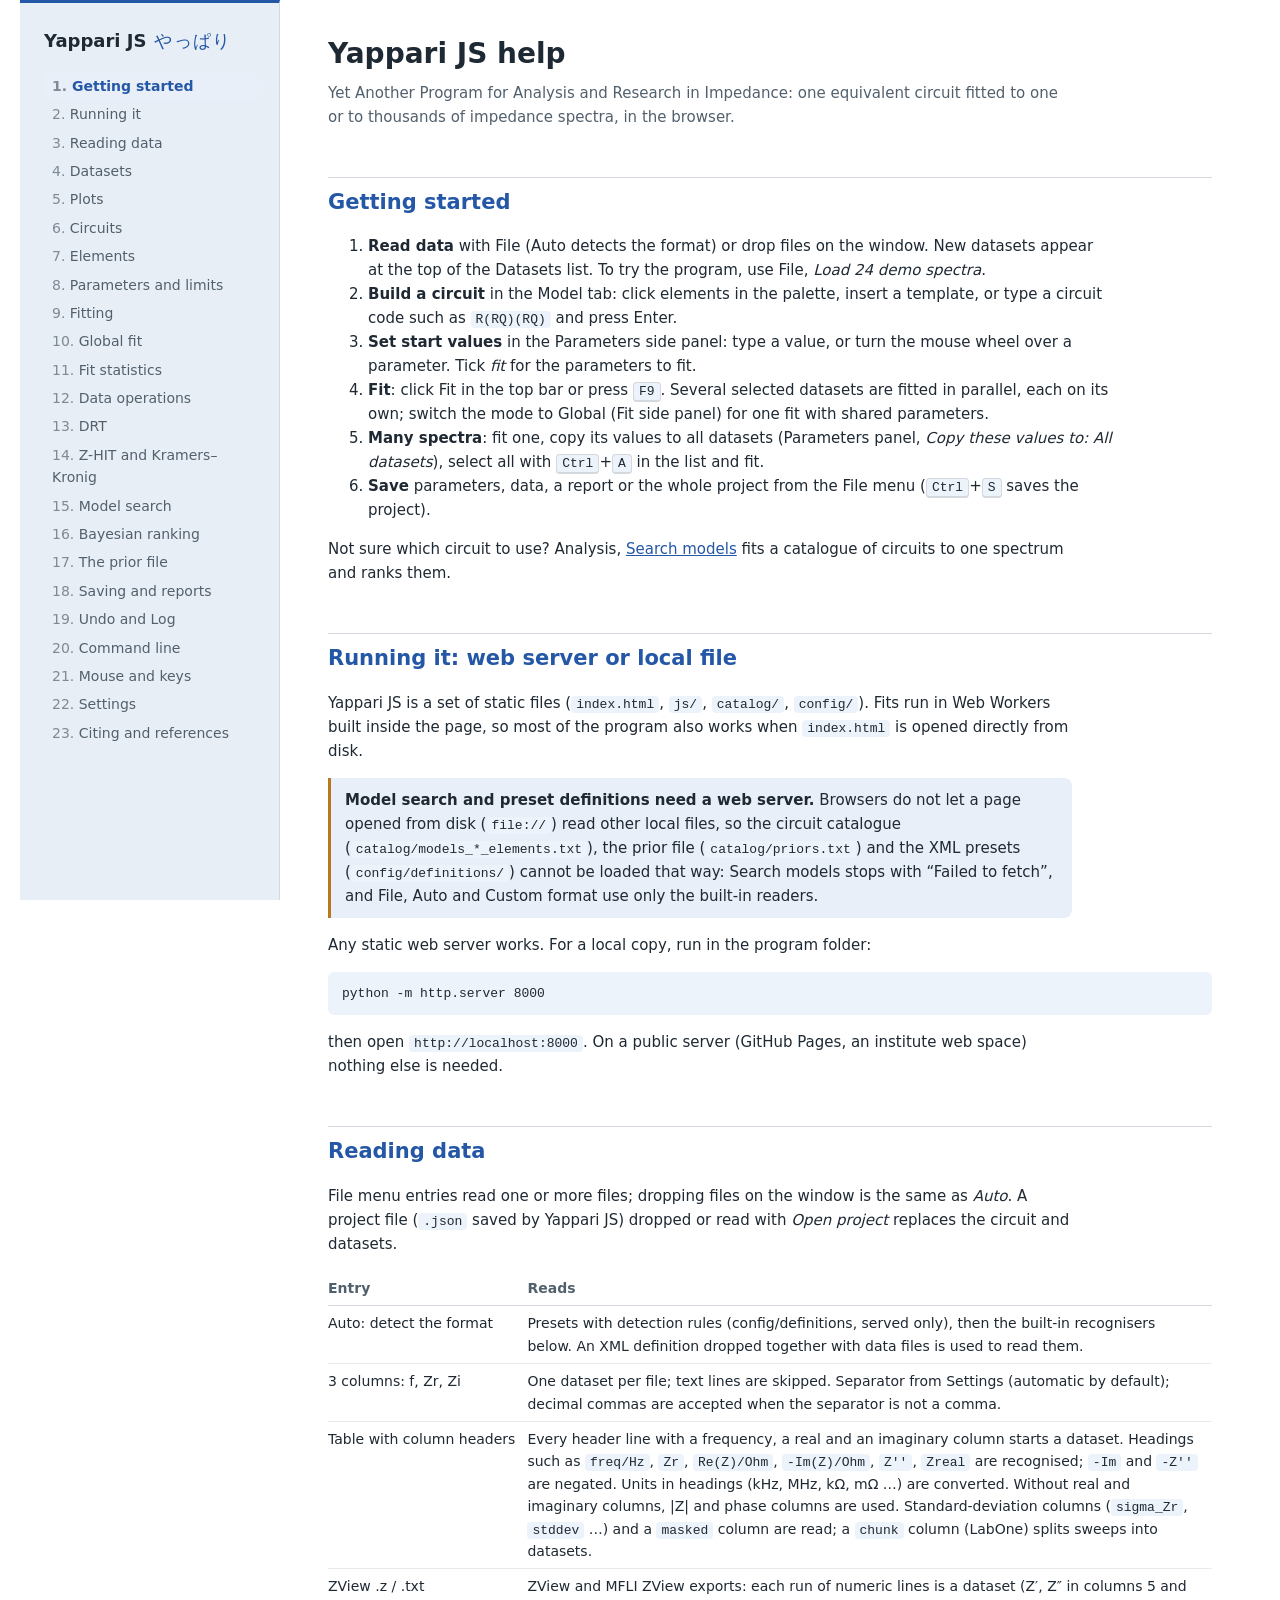
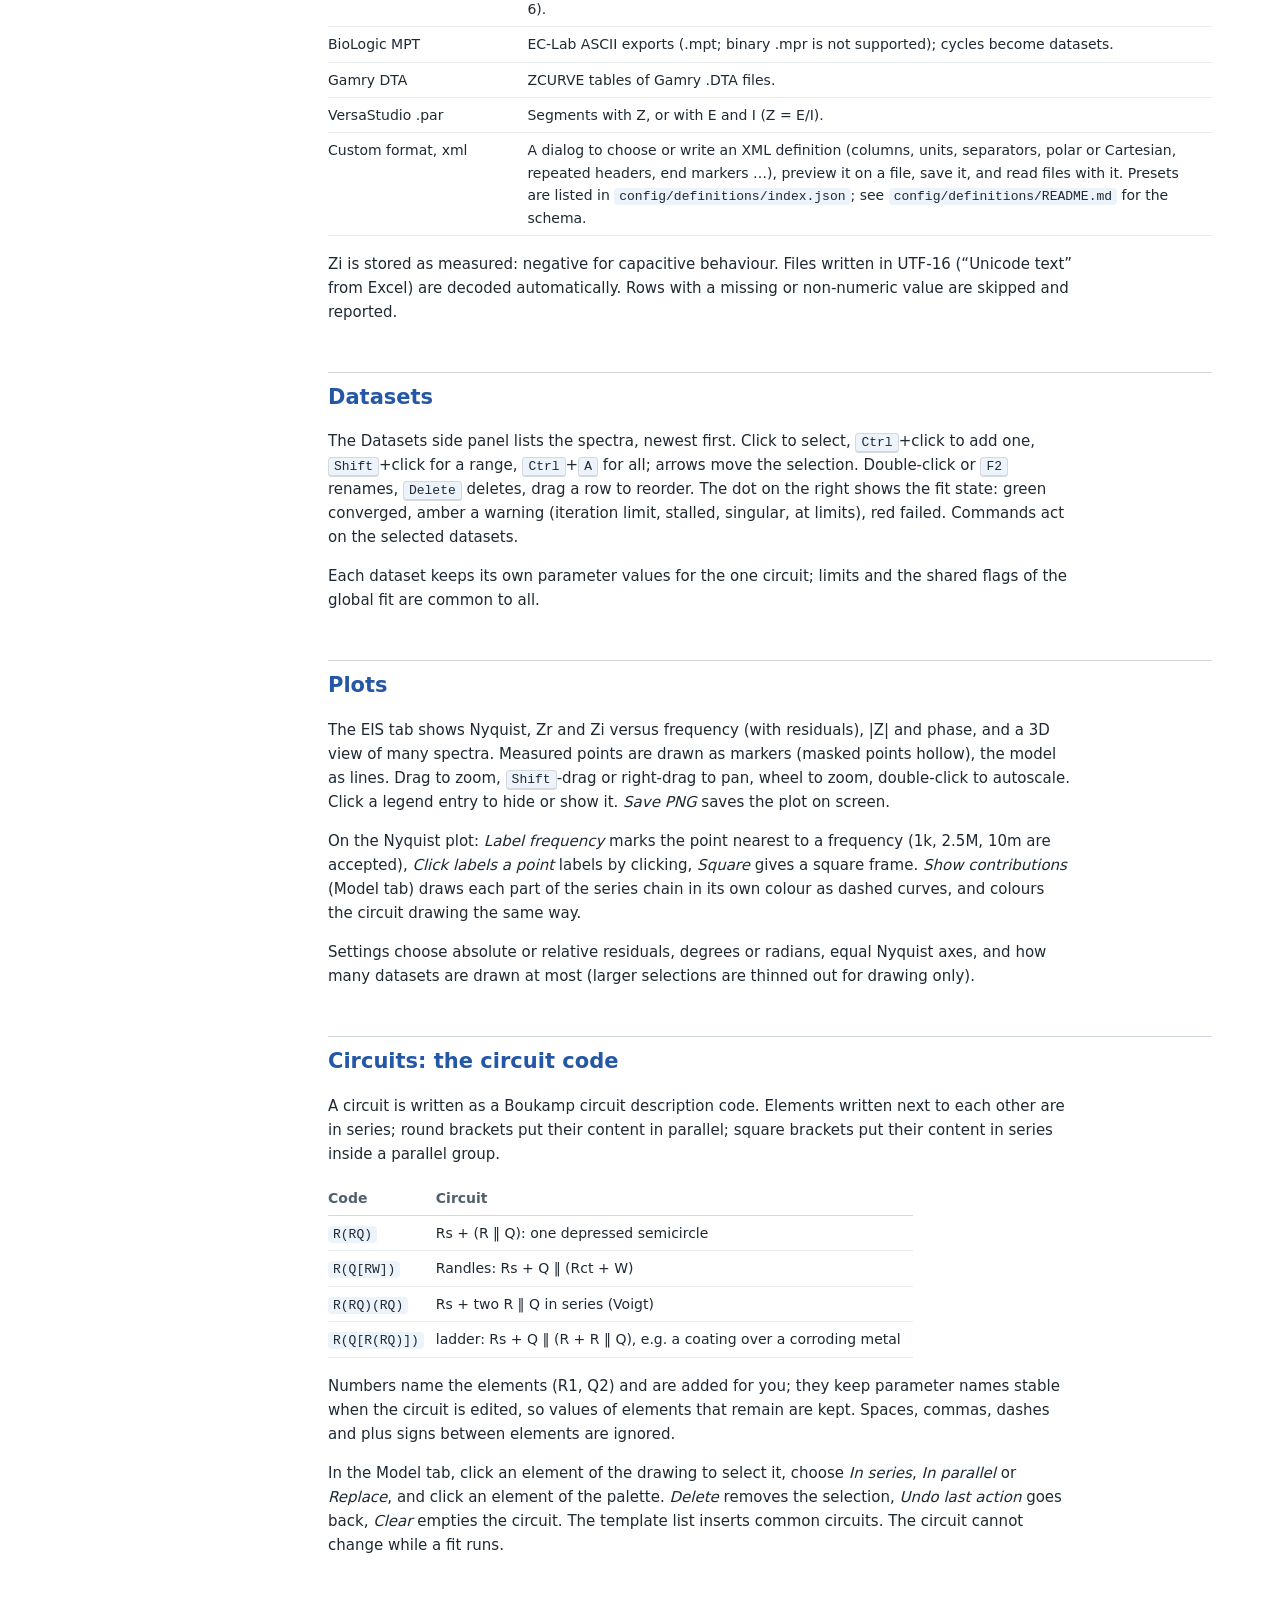
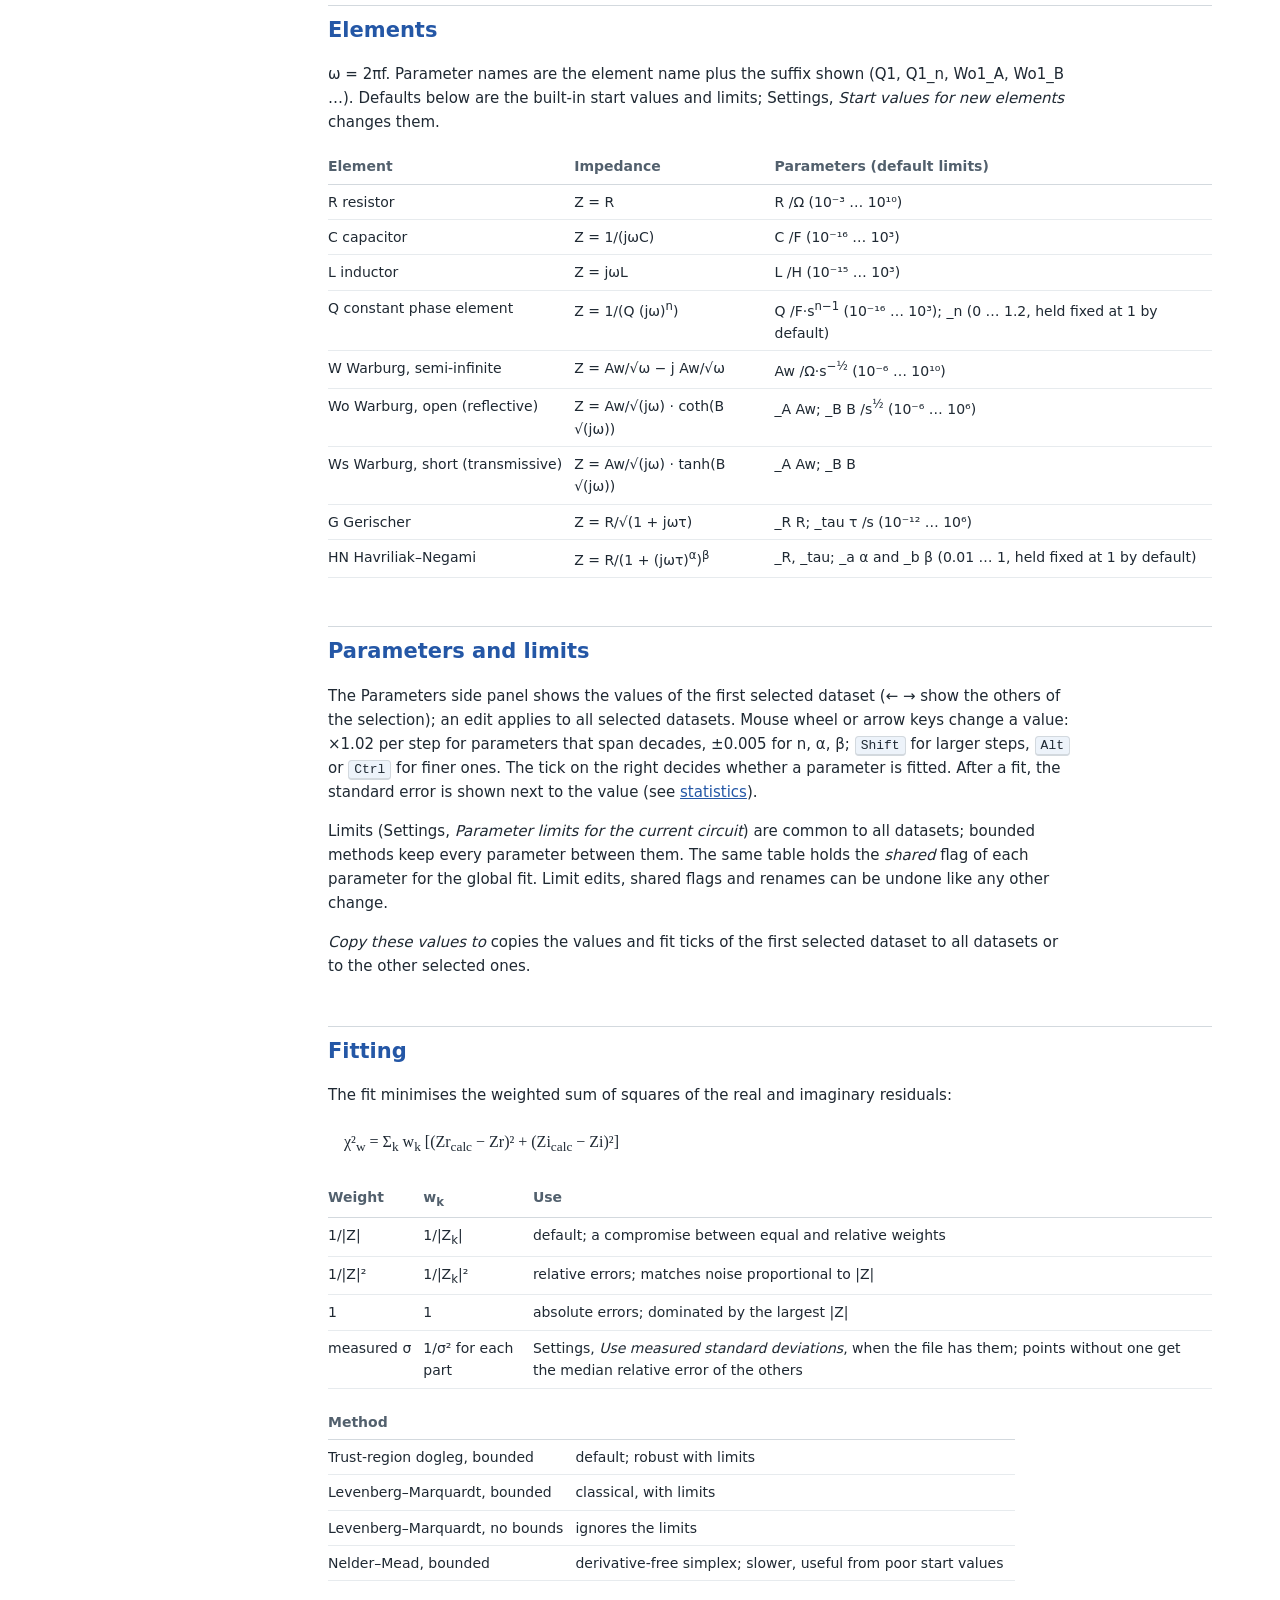
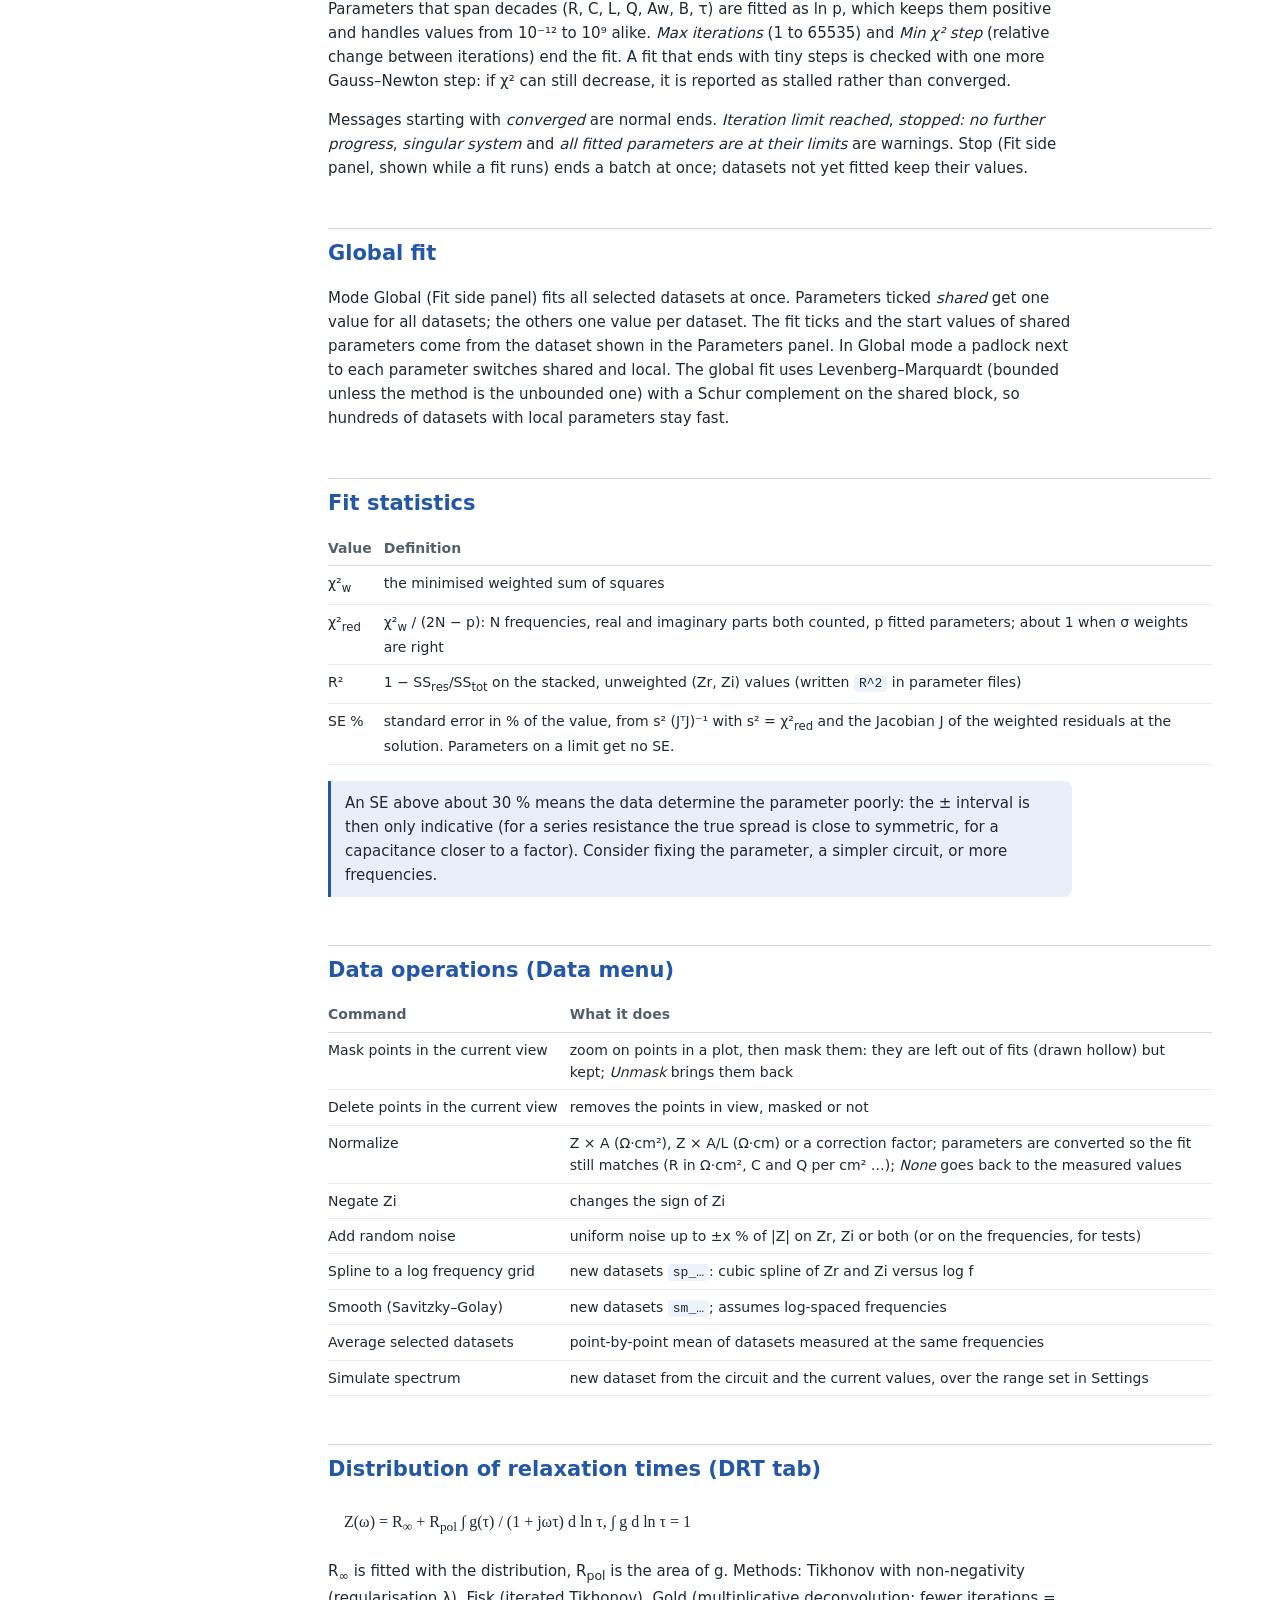
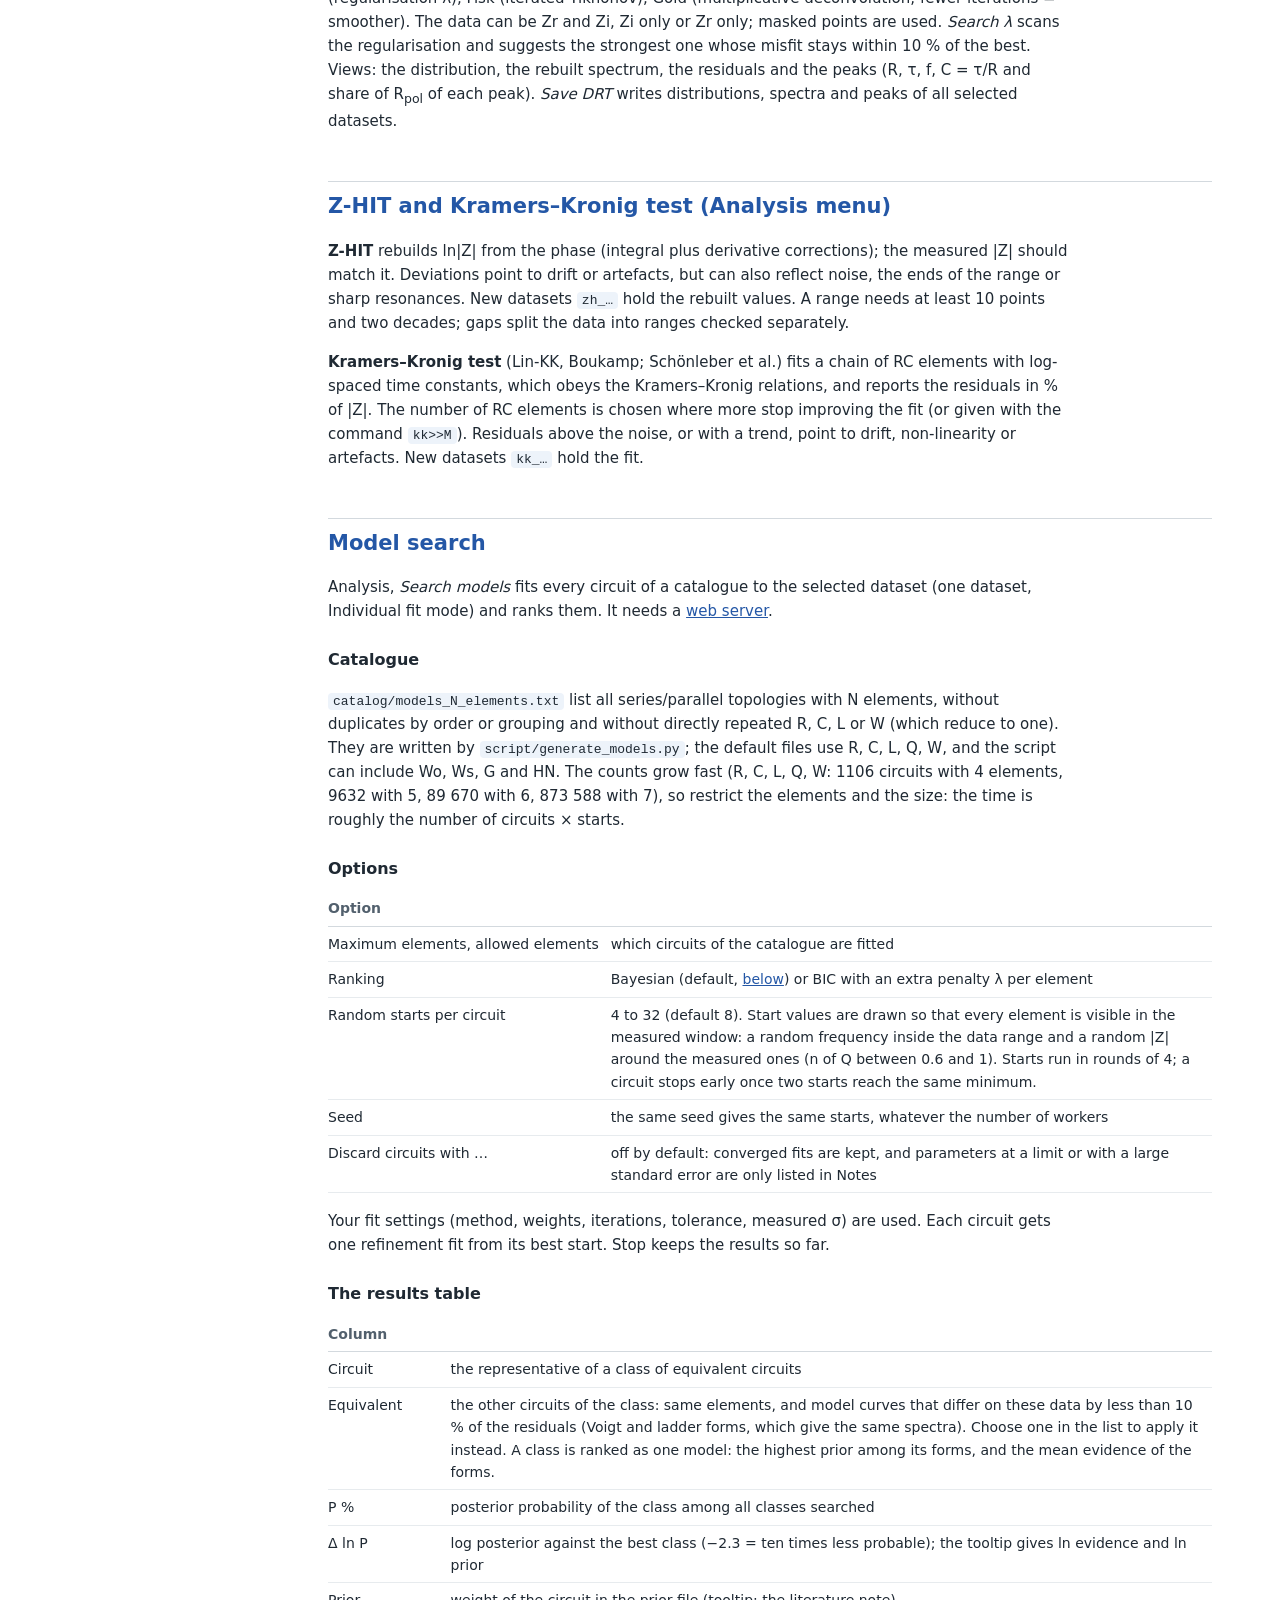
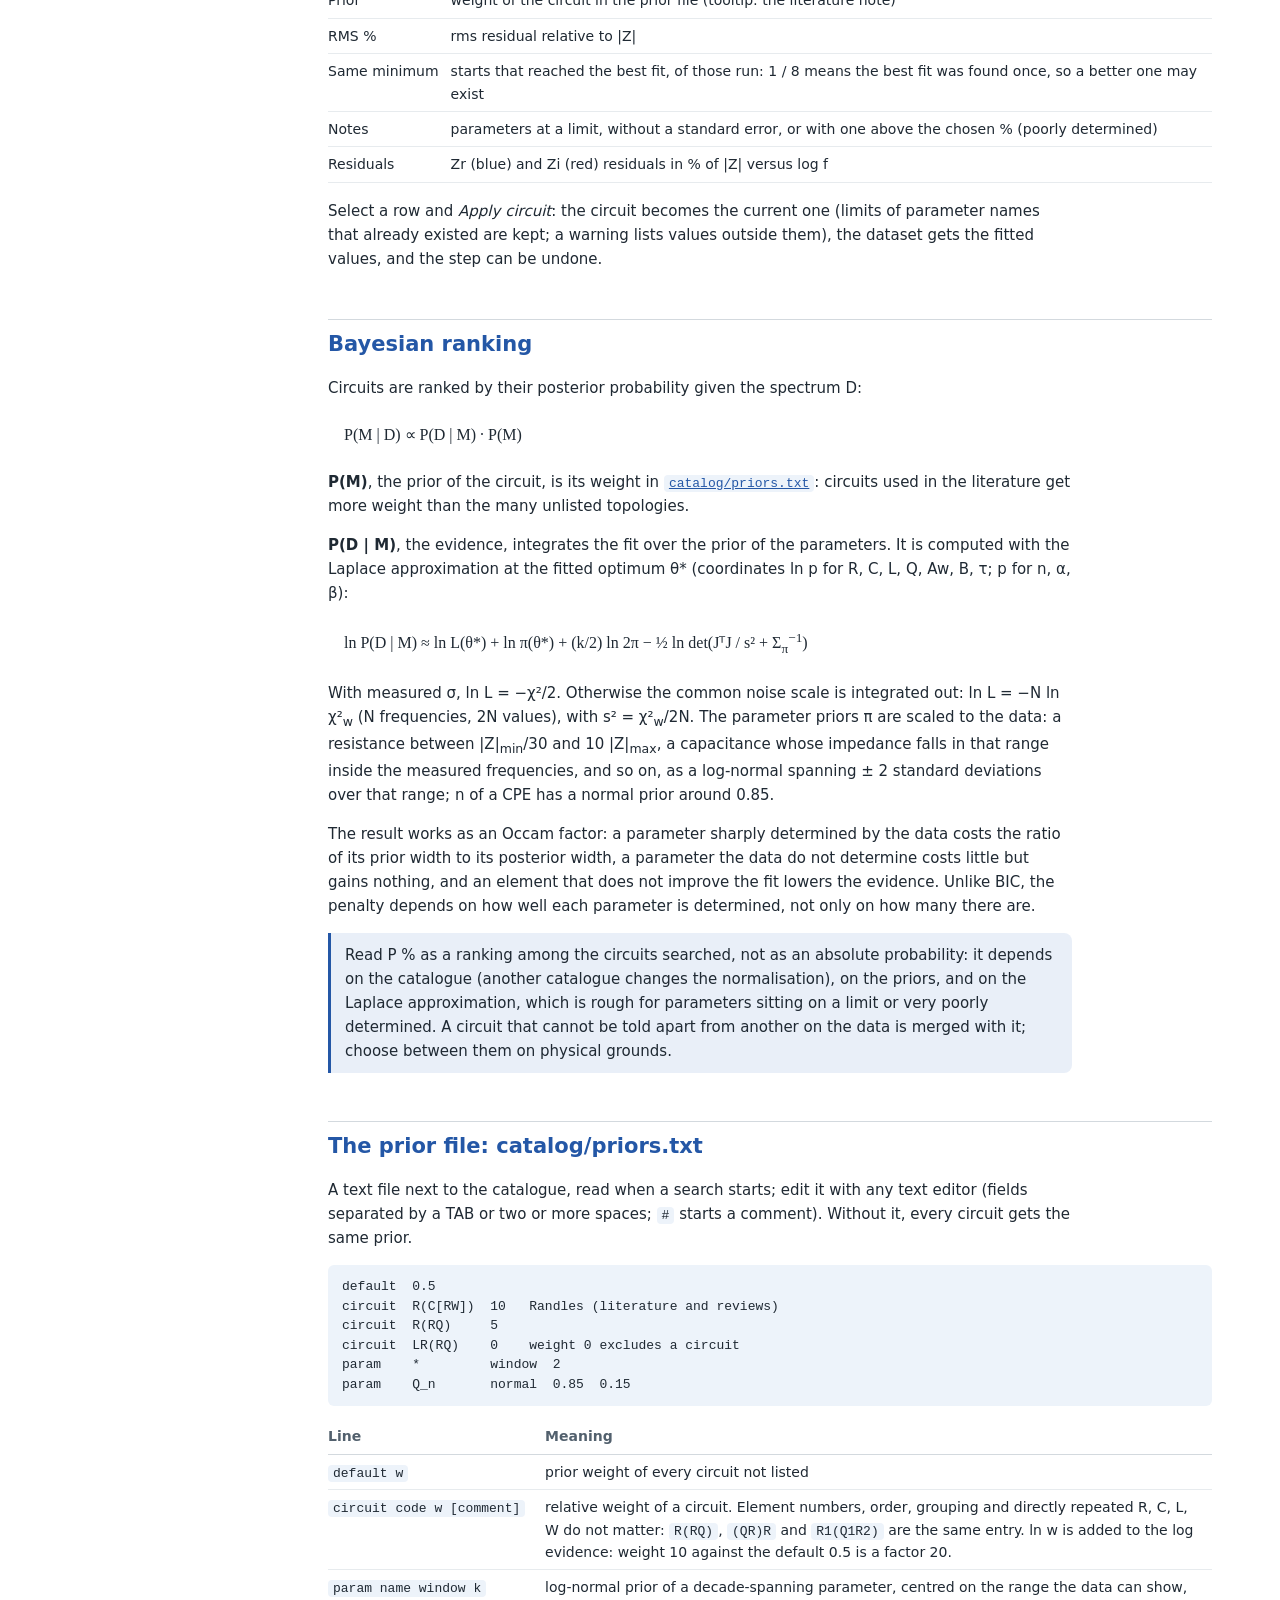
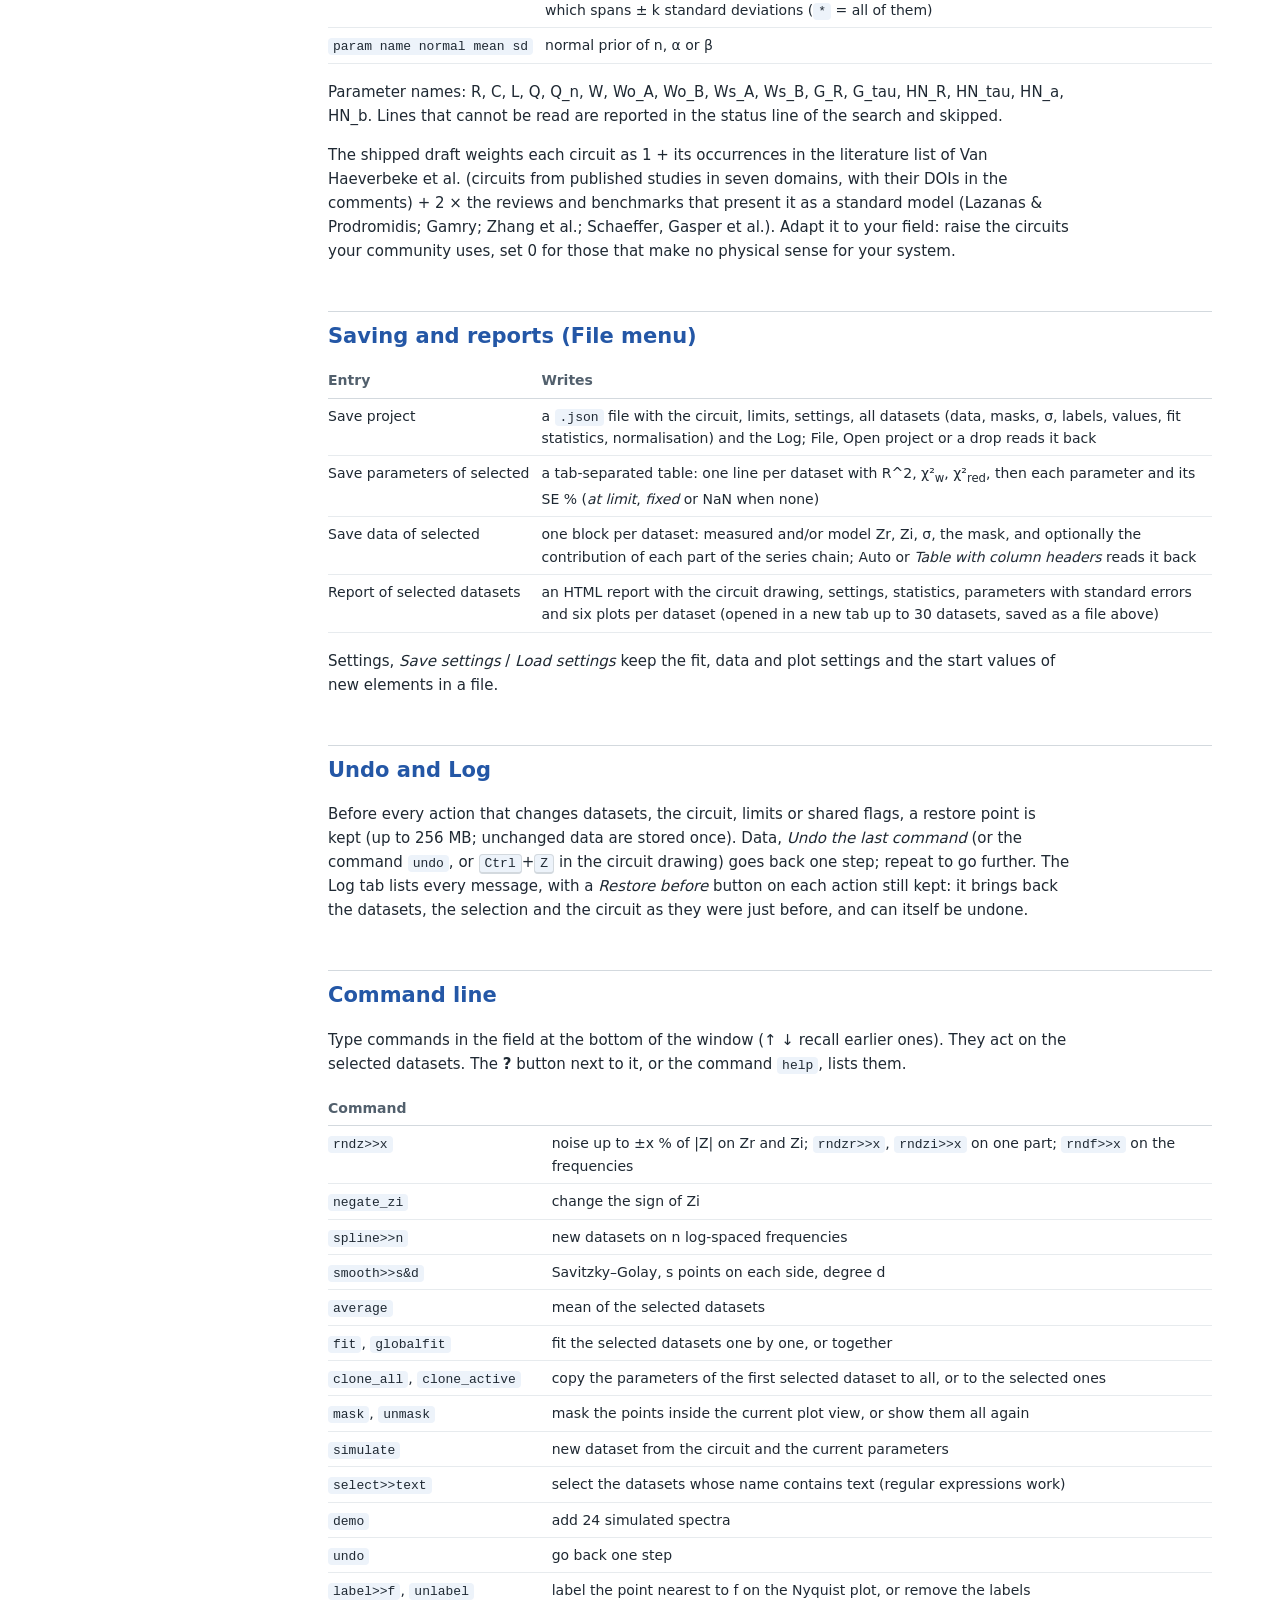
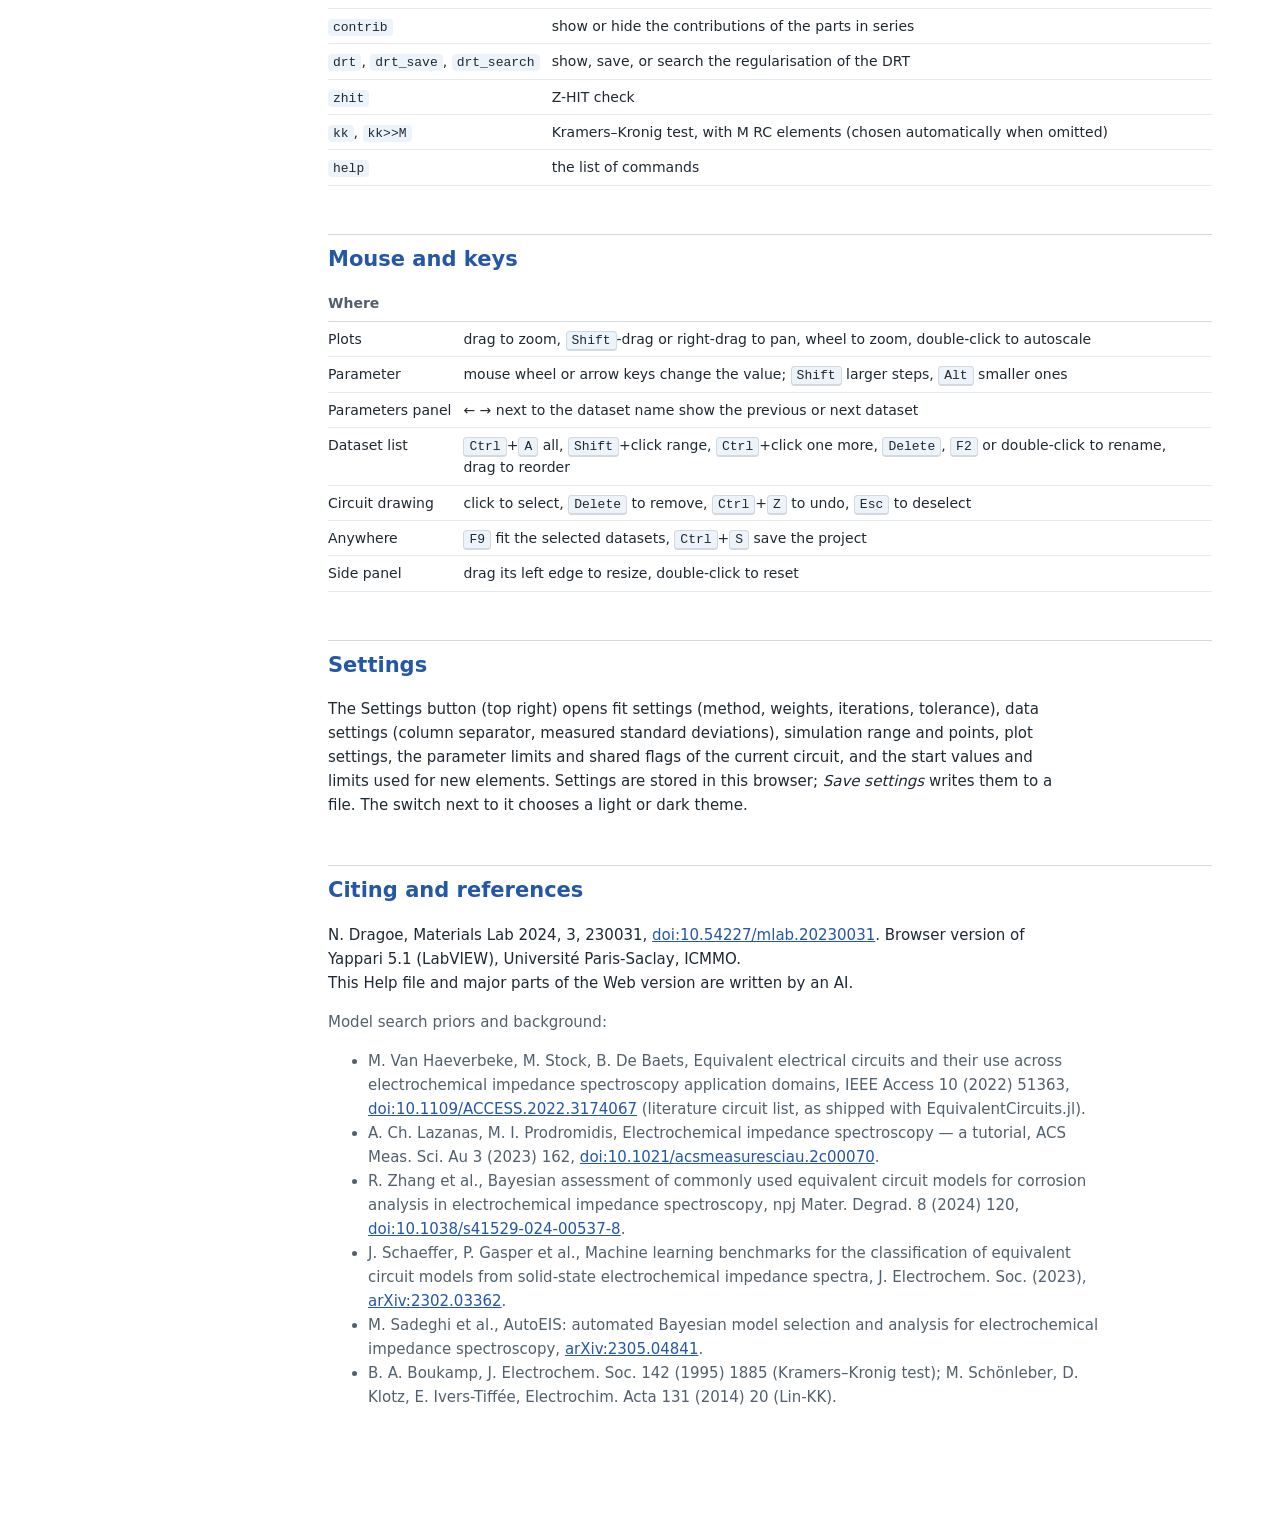
==== commit 5095f863: "Update help.html" ====
--- a/help.html
+++ b/help.html
@@ -330,7 +330,7 @@
 <p>The Settings button (top right) opens fit settings (method, weights, iterations, tolerance), data settings (column separator, measured standard deviations), simulation range and points, plot settings, the parameter limits and shared flags of the current circuit, and the start values and limits used for new elements. Settings are stored in this browser; <i>Save settings</i> writes them to a file. The switch next to it chooses a light or dark theme.</p>
 
 <h2 id="cite">Citing and references</h2>
-<p>N. Dragoe, Materials Lab 2024, 3, 230031, <a href="https://doi.org/10.54227/mlab.20230031">doi:10.54227/mlab.20230031</a>. Browser version of Yappari 5.1 (LabVIEW), Université Paris-Saclay, ICMMO.</p>
+<p>N. Dragoe, Materials Lab 2024, 3, 230031, <a href="https://doi.org/10.54227/mlab.20230031">doi:10.54227/mlab.20230031</a>. Browser version of Yappari 5.1 (LabVIEW), Université Paris-Saclay, ICMMO.<br>This Help file and major parts of the Web version are written by an AI. </p>
 <p class="muted">Model search priors and background:</p>
 <ul class="muted">
   <li>M. Van Haeverbeke, M. Stock, B. De Baets, Equivalent electrical circuits and their use across electrochemical impedance spectroscopy application domains, IEEE Access 10 (2022) 51363, <a href="https://doi.org/10.1109/ACCESS.2022.3174067">doi:10.1109/ACCESS.2022.3174067</a> (literature circuit list, as shipped with EquivalentCircuits.jl).</li>
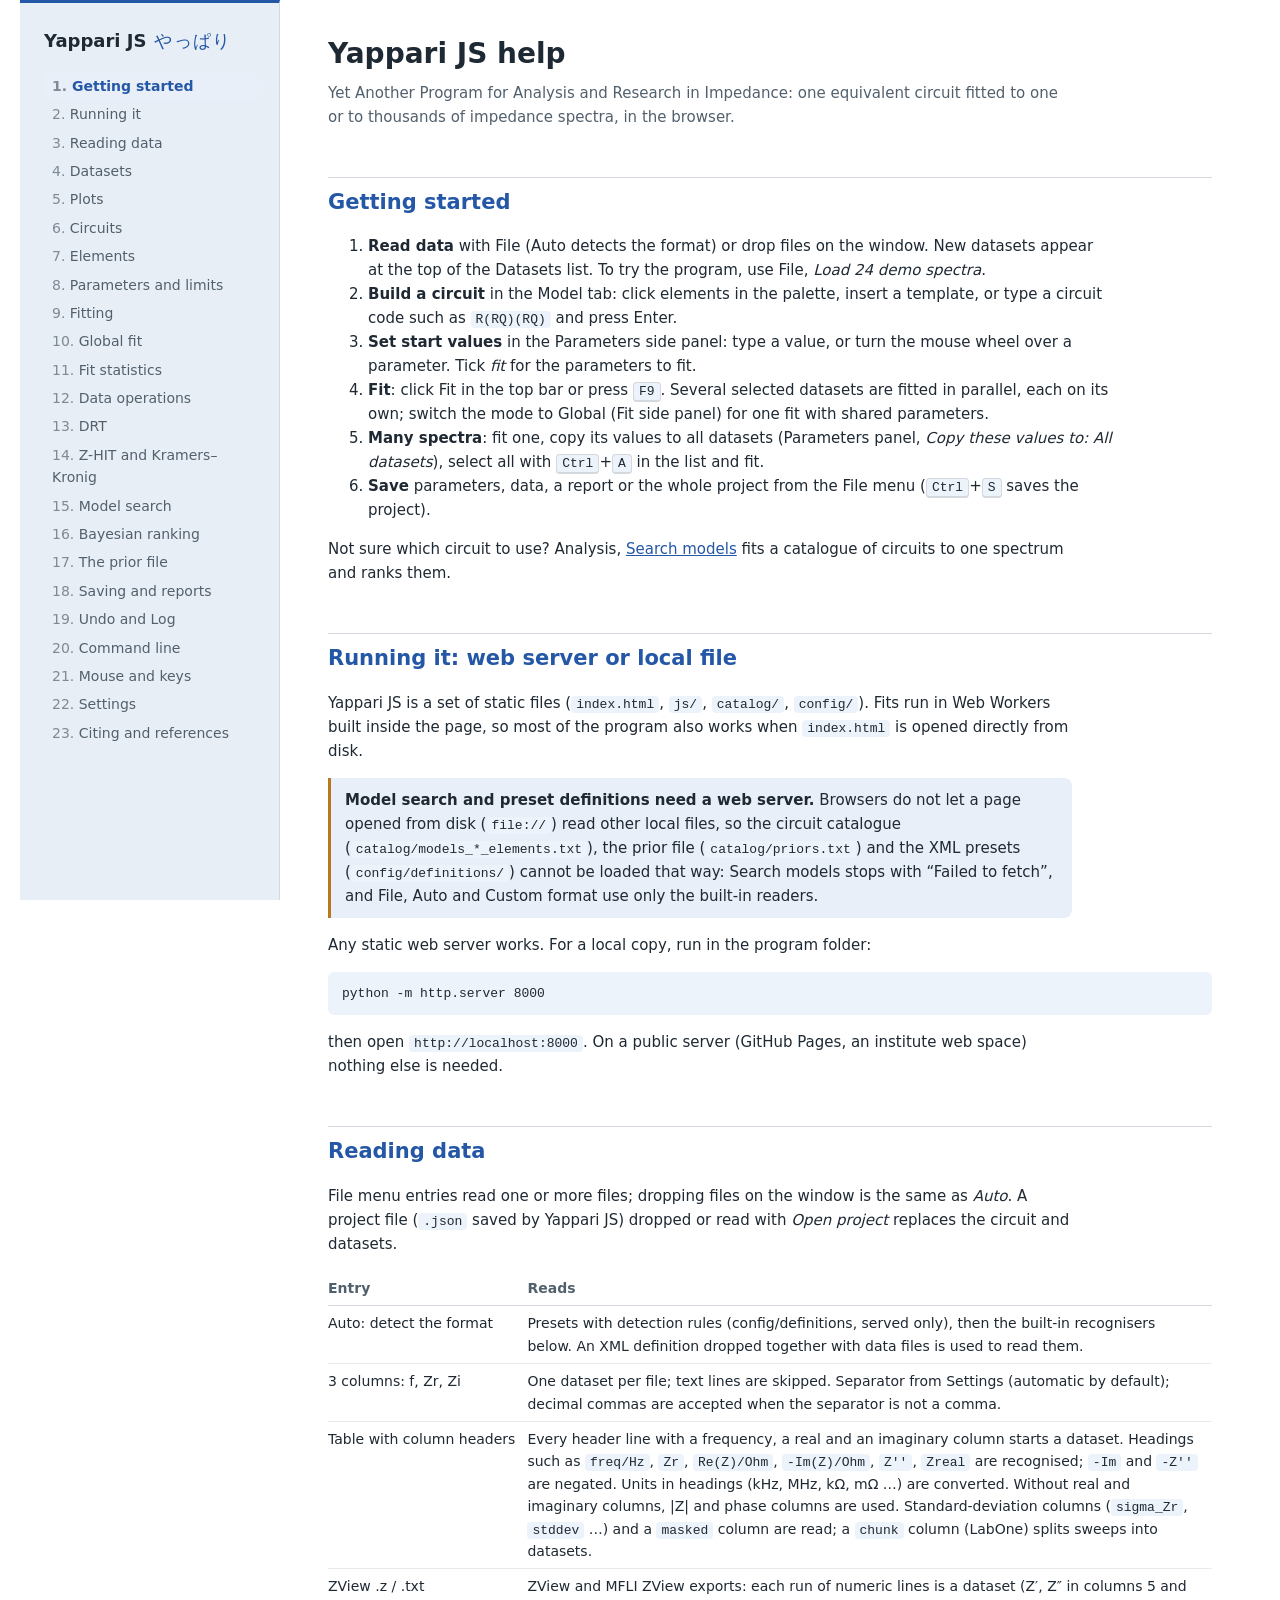
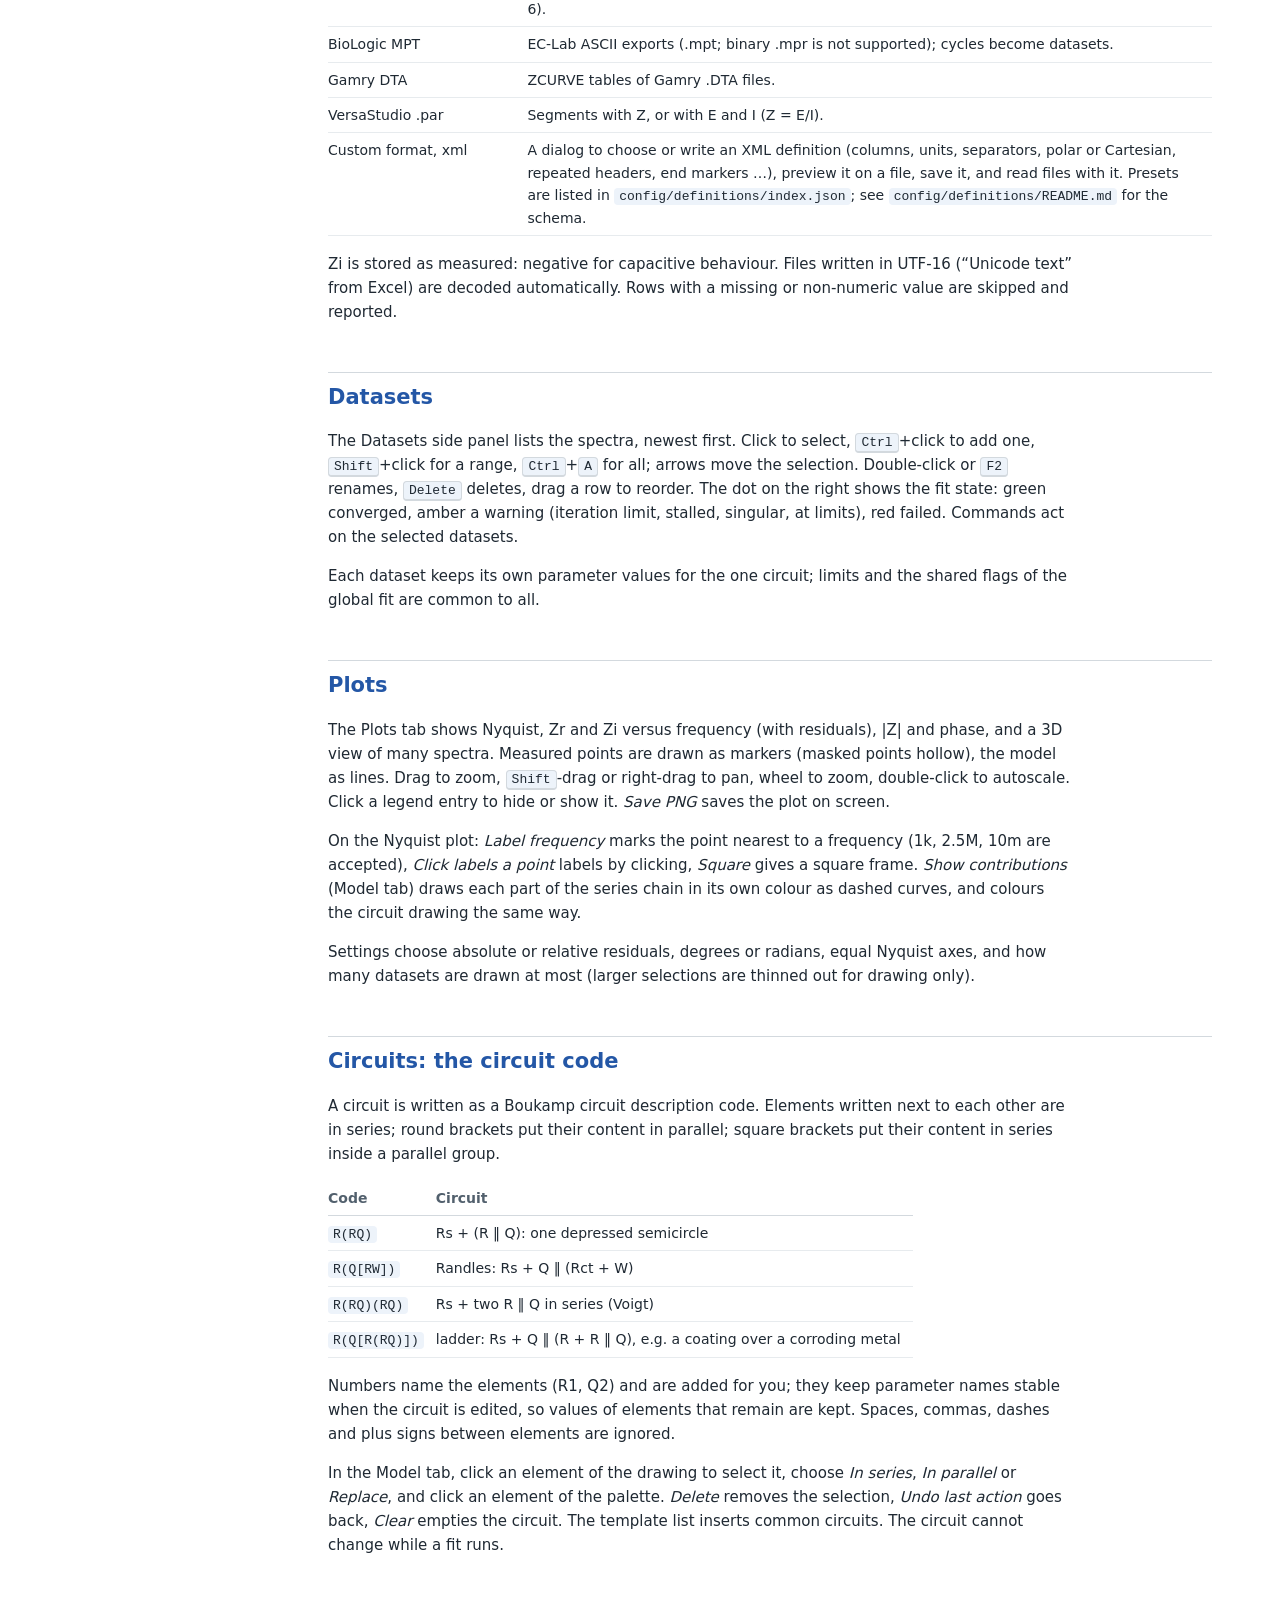
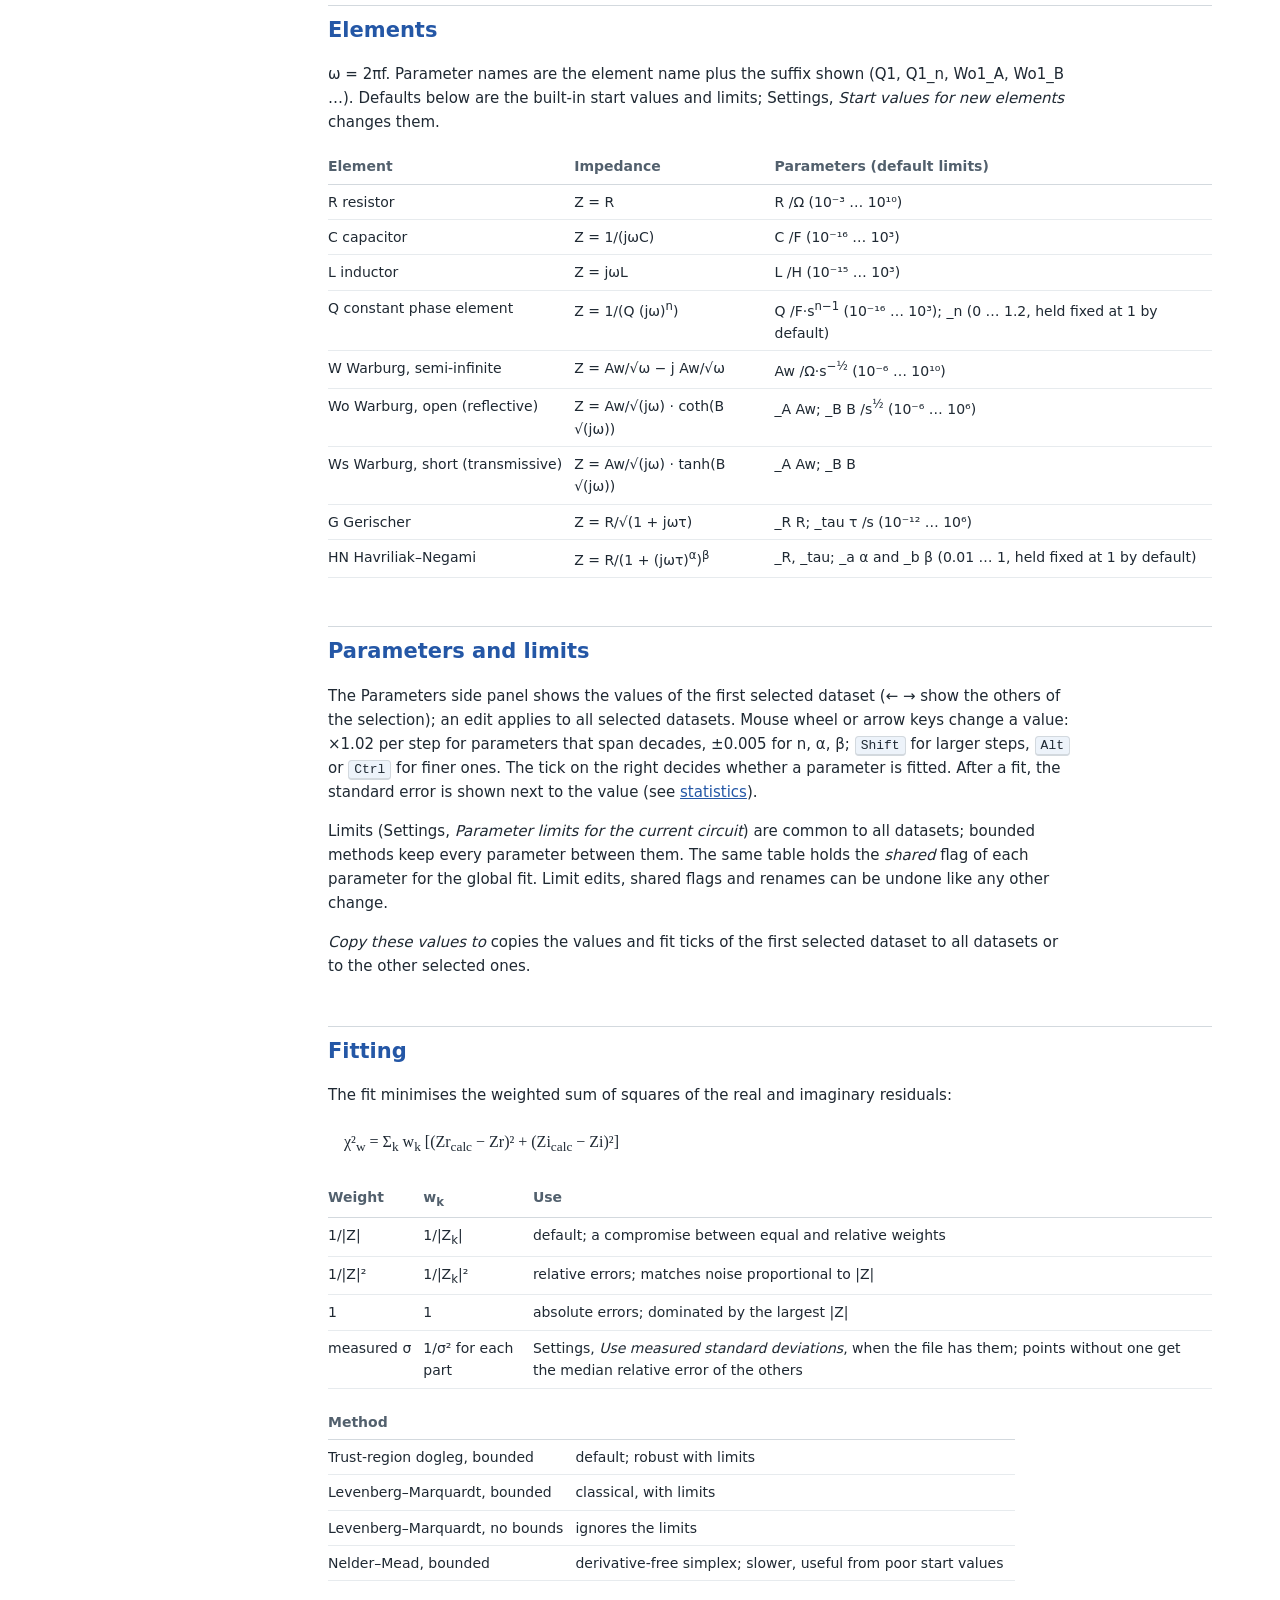
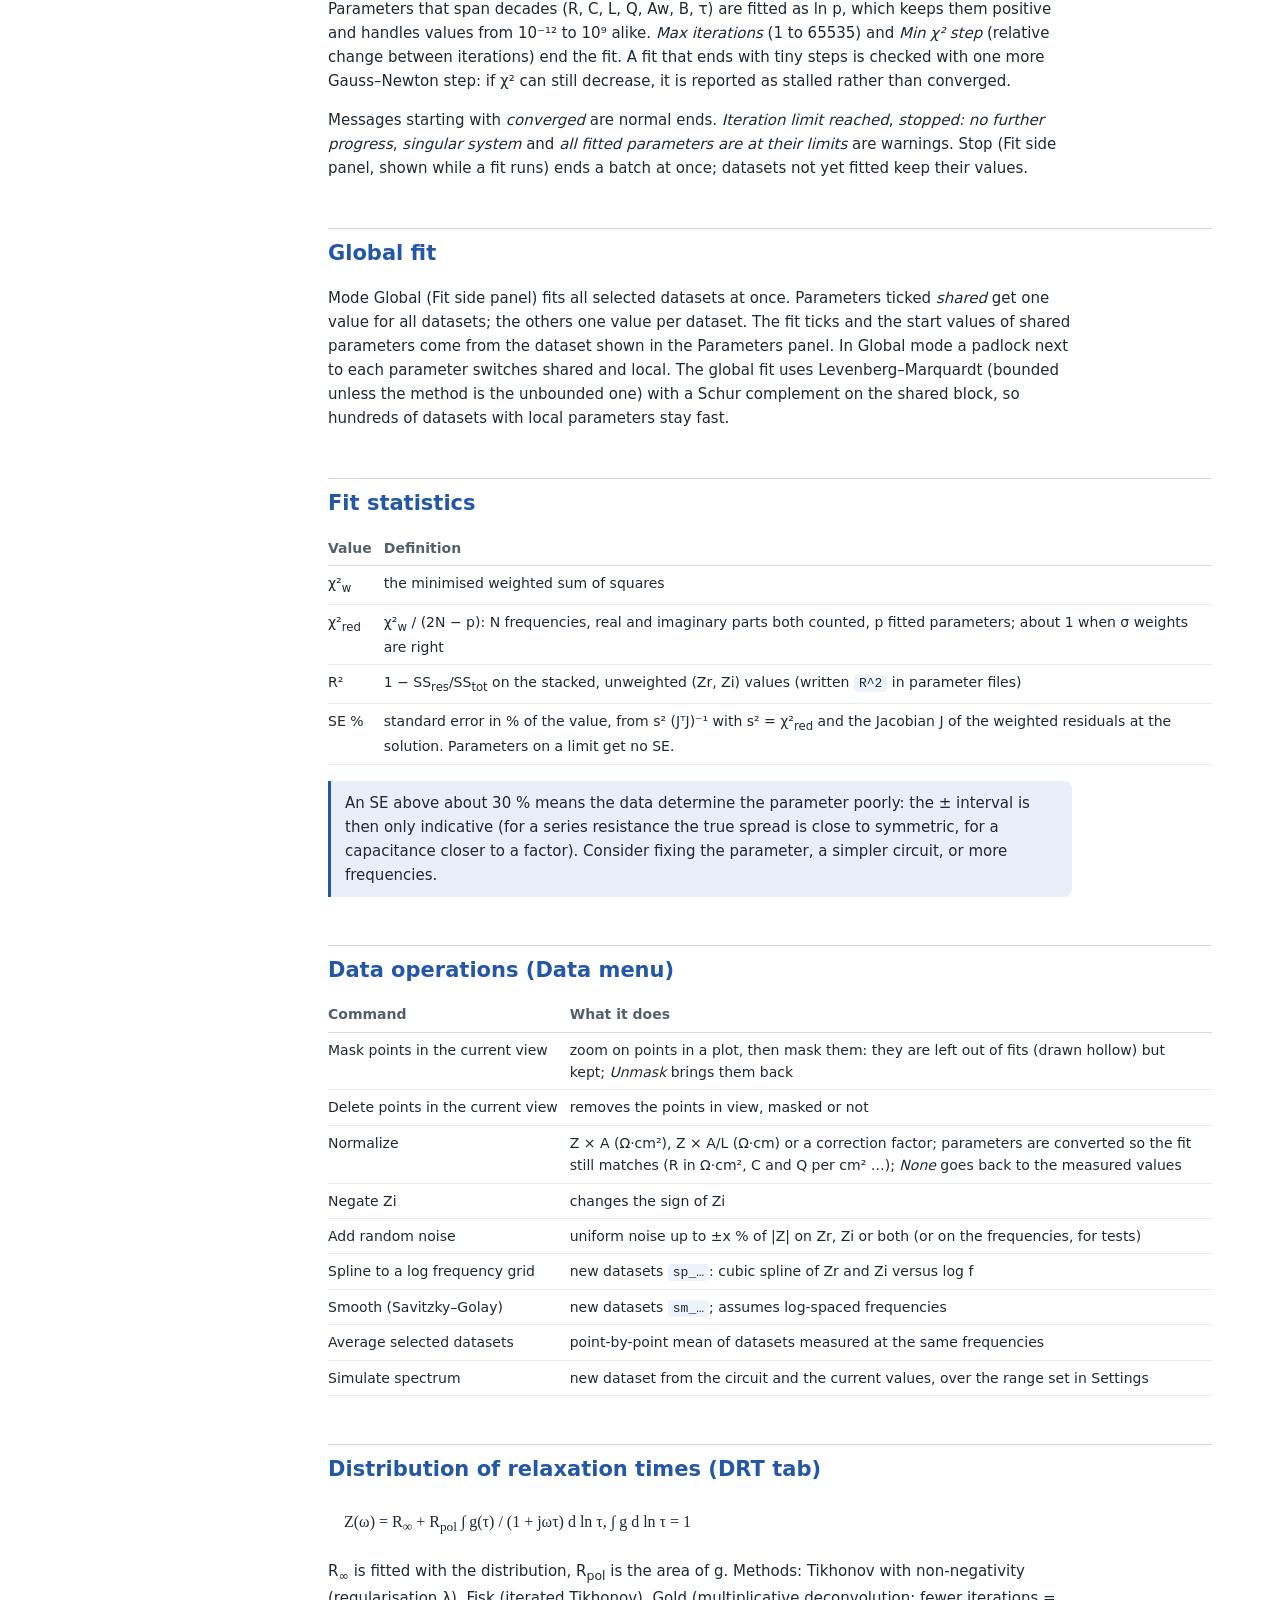
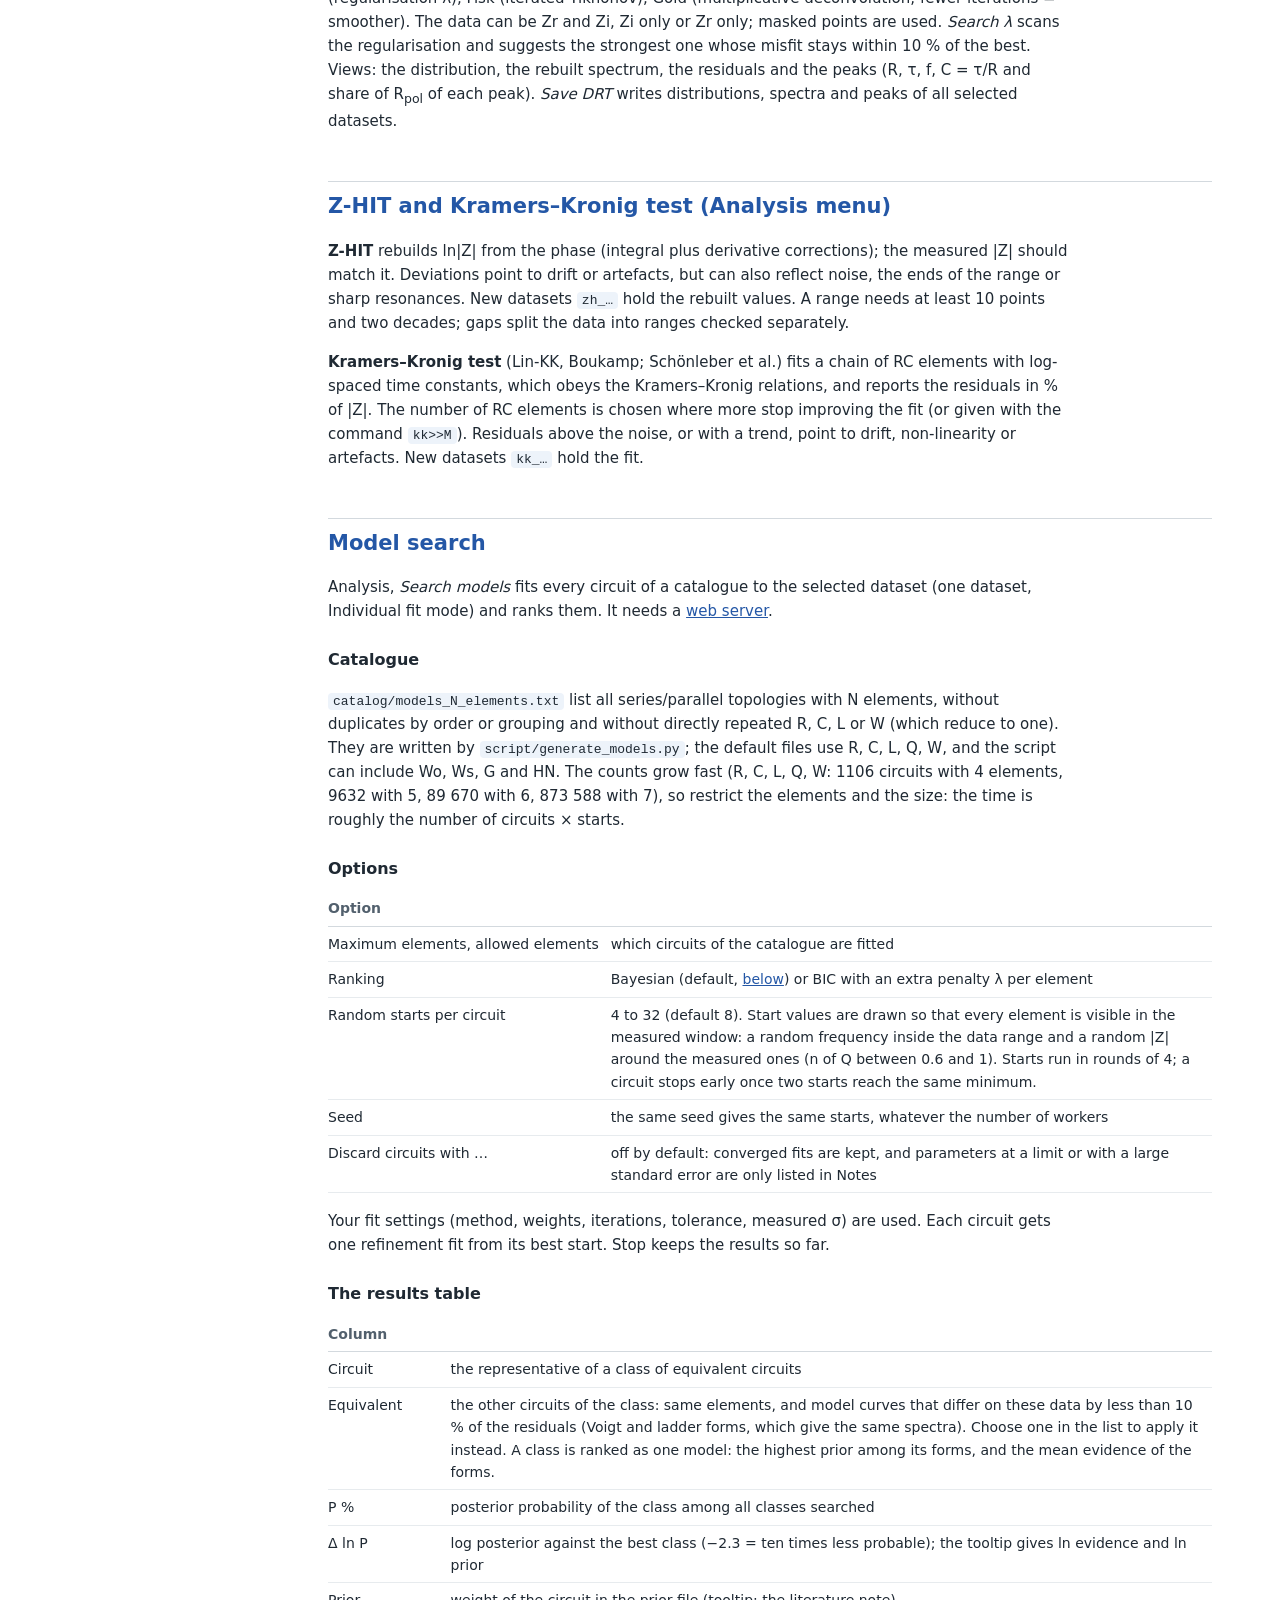
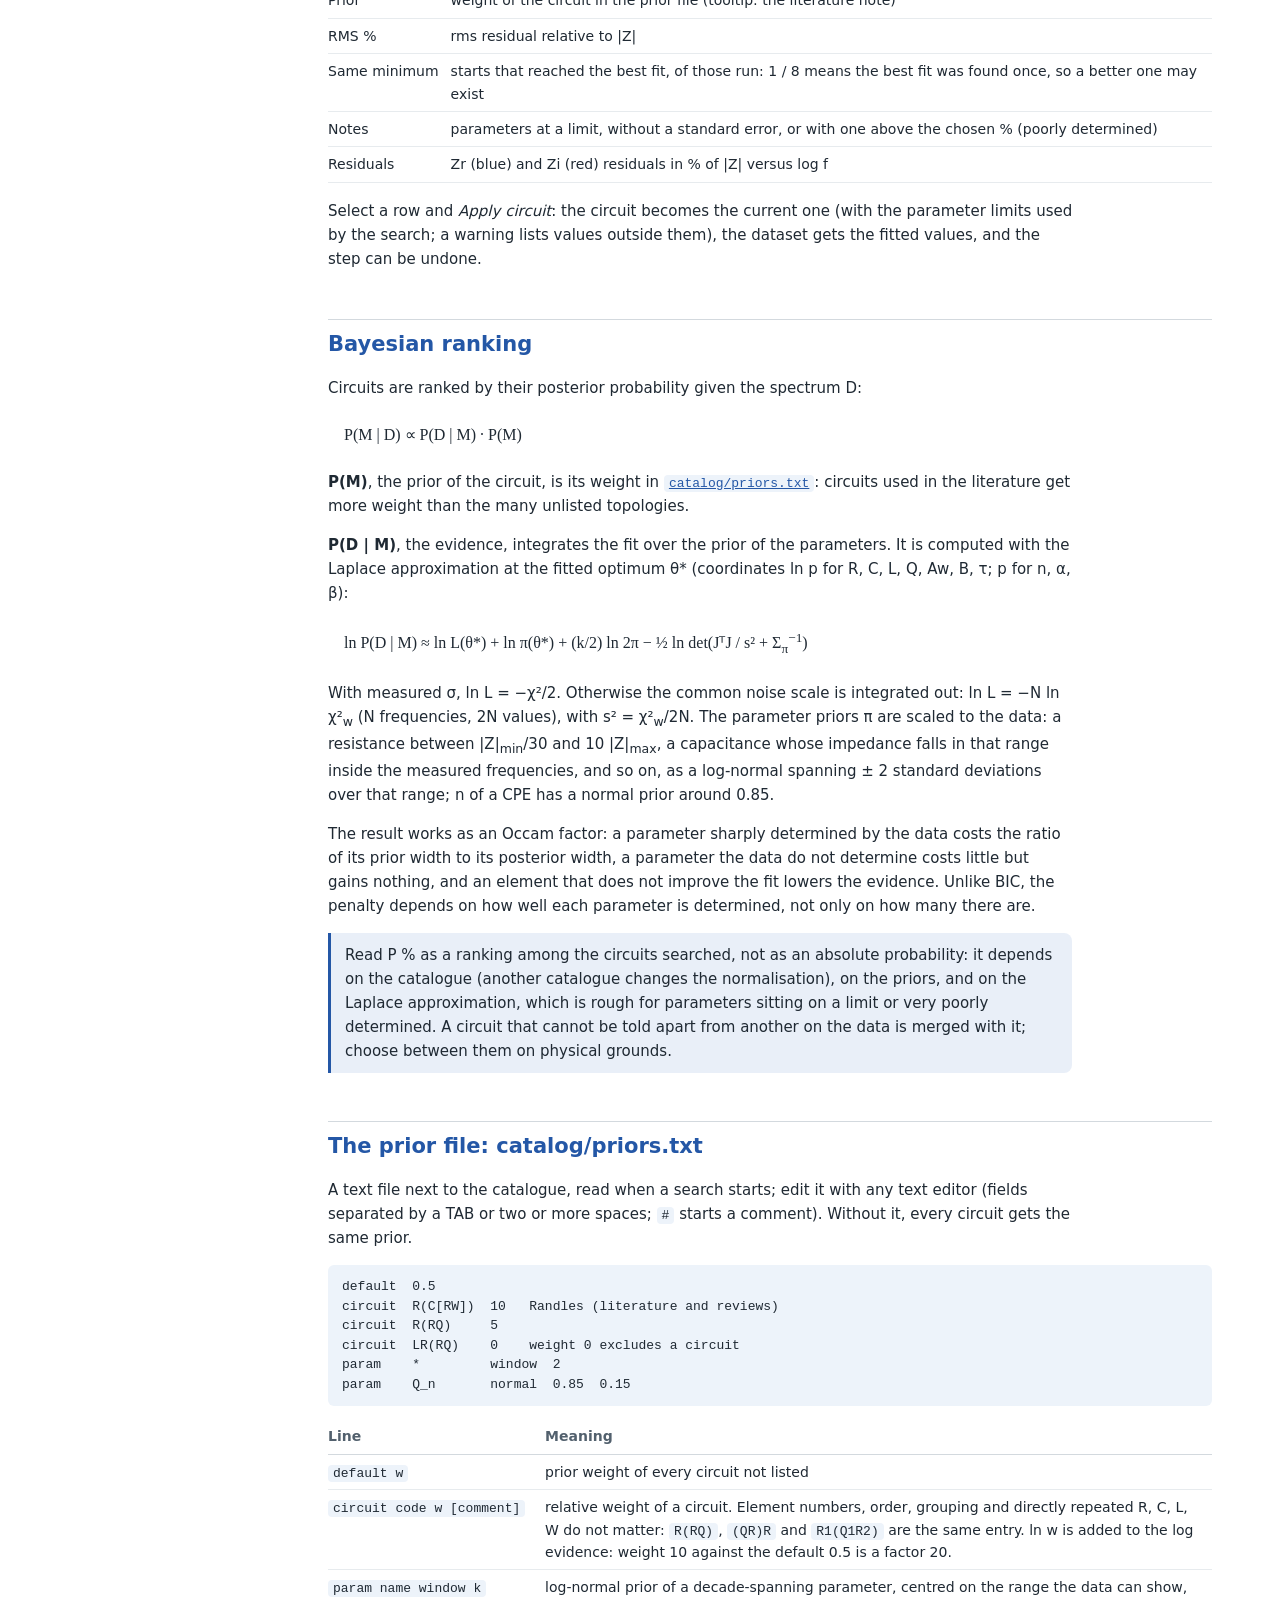
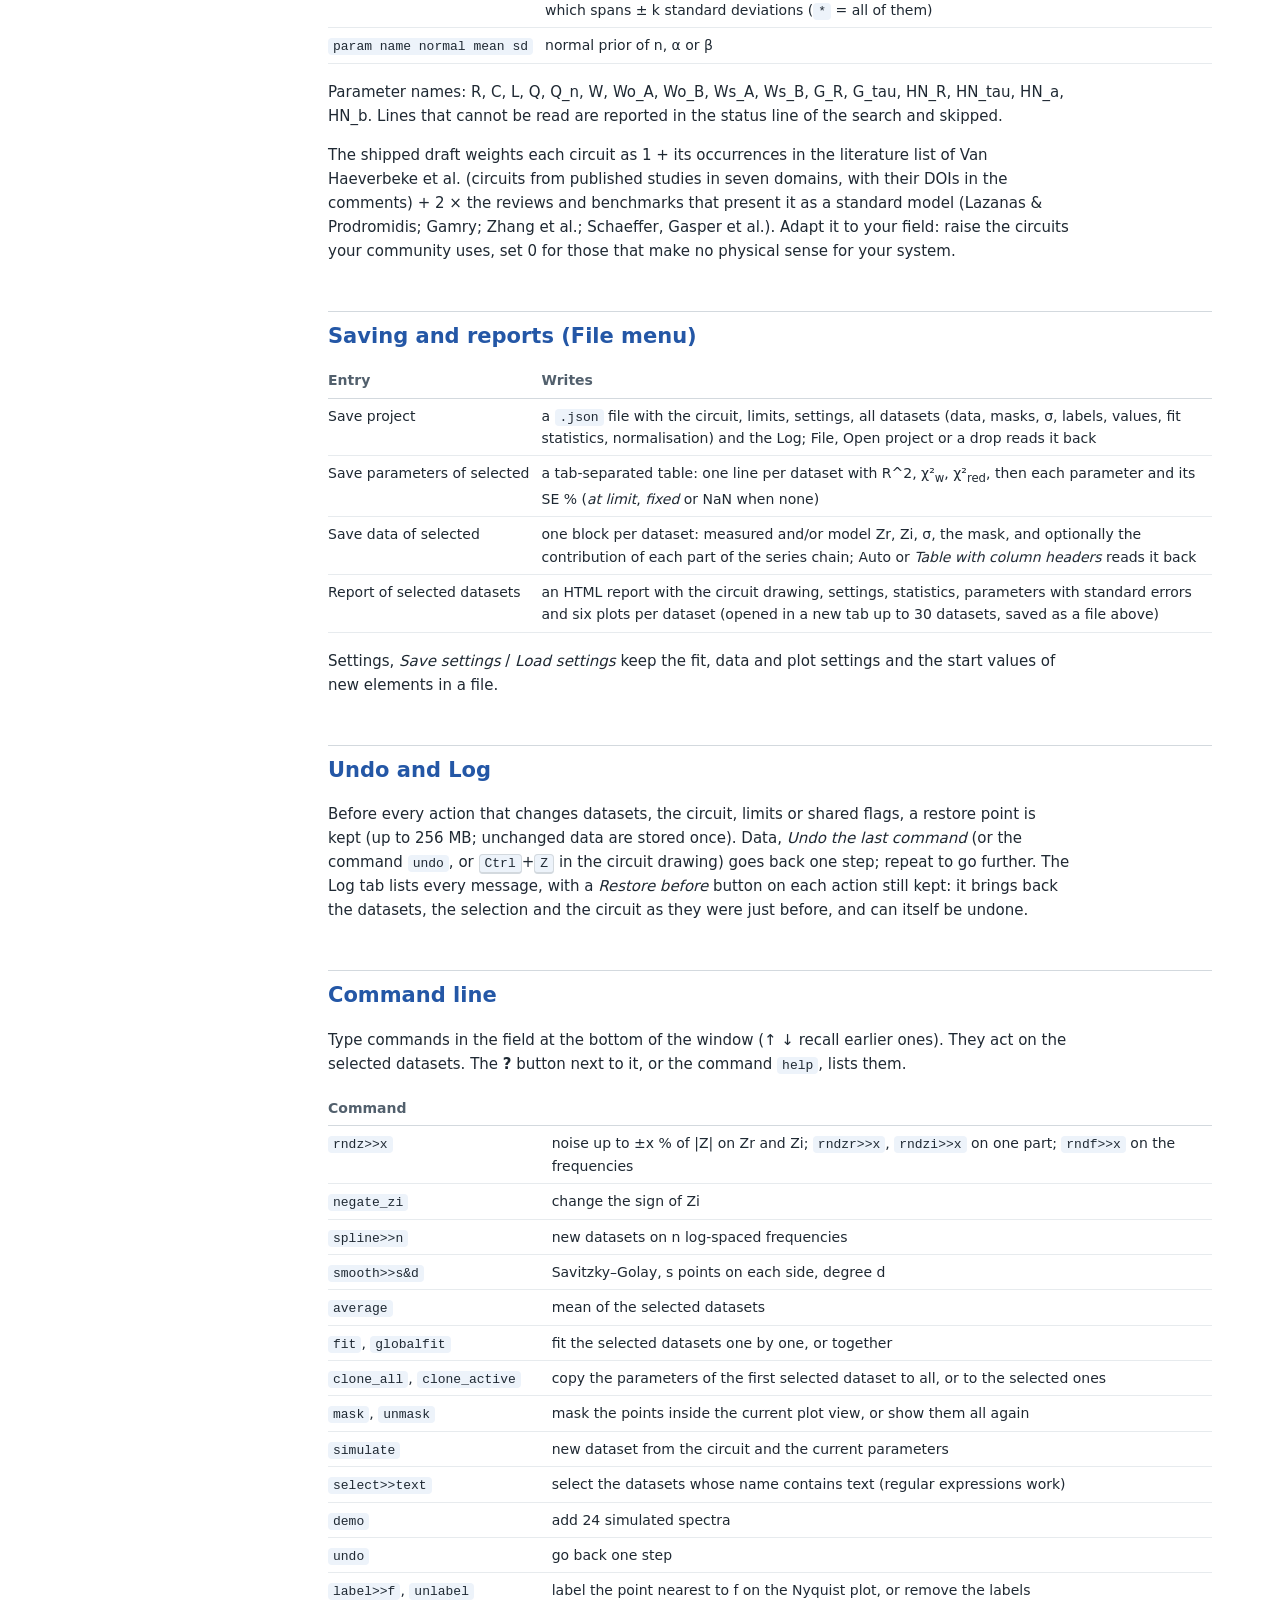
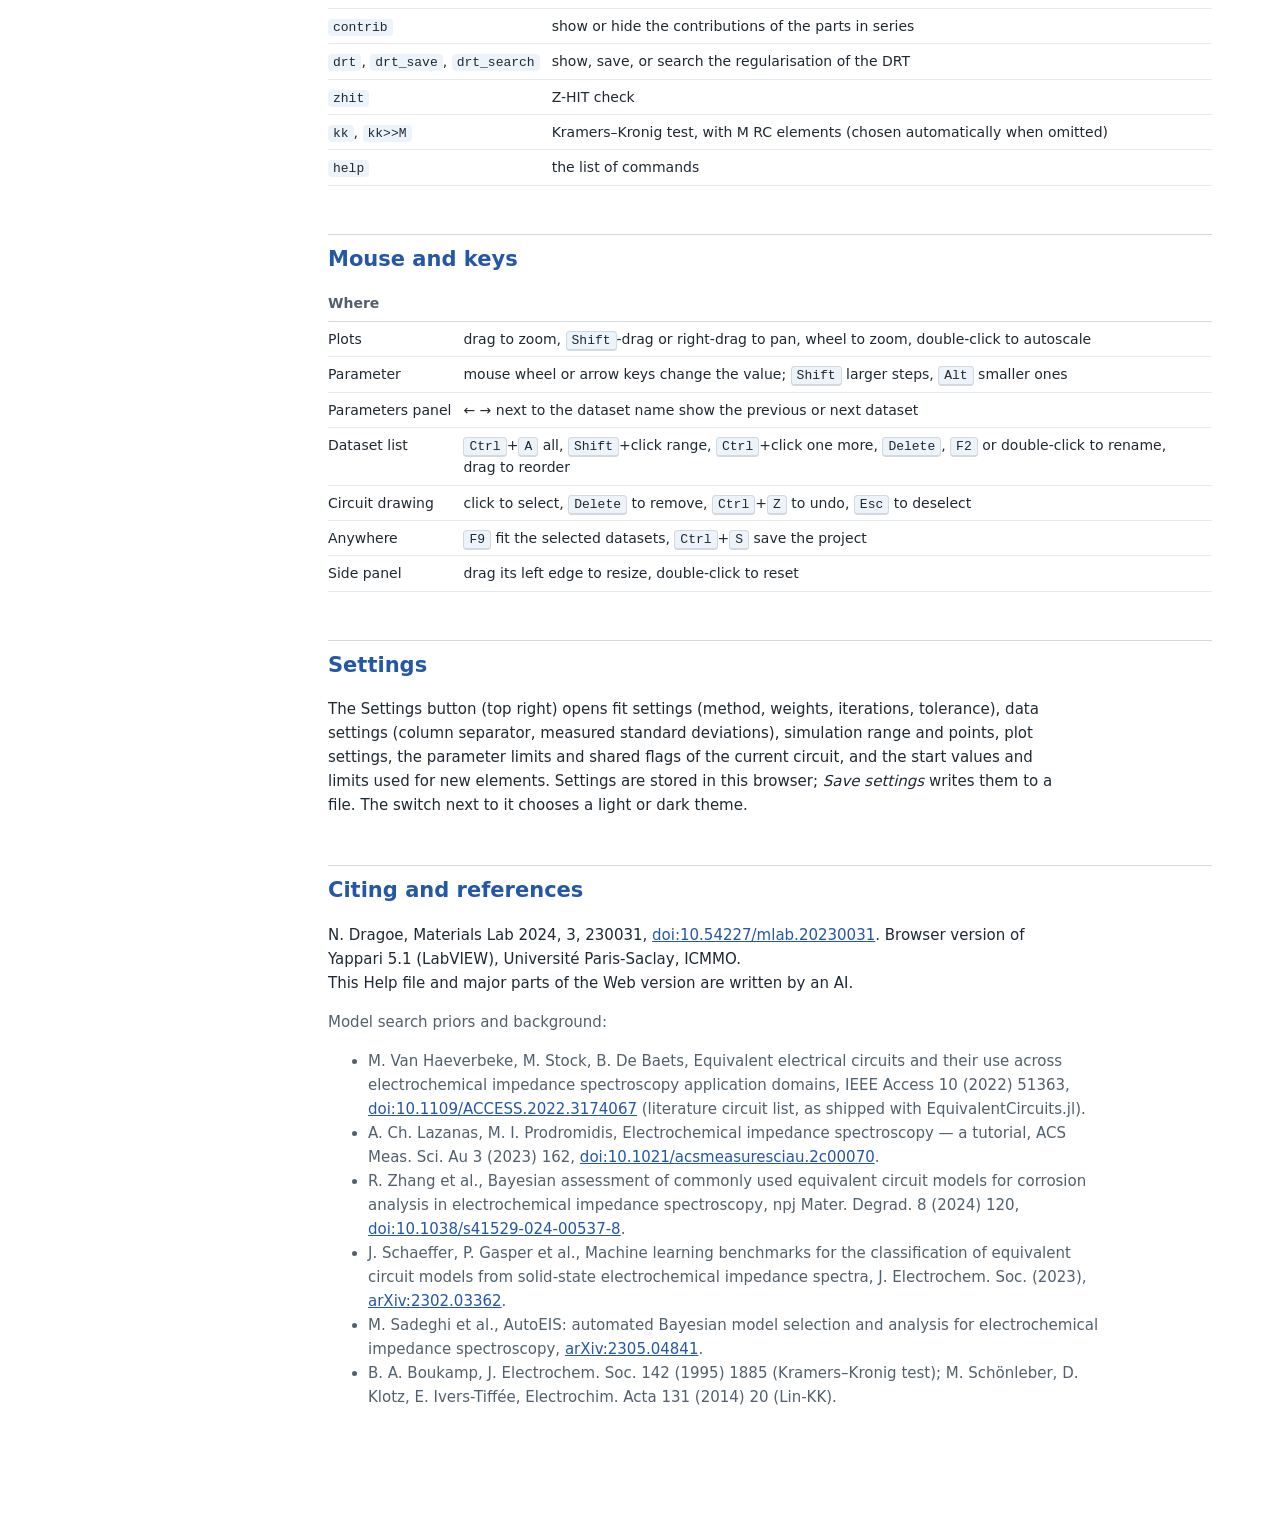
==== commit 5ea24fc4: "1.9" ====
--- a/help.html
+++ b/help.html
@@ -129,7 +129,7 @@
 <p>Each dataset keeps its own parameter values for the one circuit; limits and the shared flags of the global fit are common to all.</p>
 
 <h2 id="plots">Plots</h2>
-<p>The EIS tab shows Nyquist, Zr and Zi versus frequency (with residuals), |Z| and phase, and a 3D view of many spectra. Measured points are drawn as markers (masked points hollow), the model as lines. Drag to zoom, <kbd>Shift</kbd>-drag or right-drag to pan, wheel to zoom, double-click to autoscale. Click a legend entry to hide or show it. <i>Save PNG</i> saves the plot on screen.</p>
+<p>The Plots tab shows Nyquist, Zr and Zi versus frequency (with residuals), |Z| and phase, and a 3D view of many spectra. Measured points are drawn as markers (masked points hollow), the model as lines. Drag to zoom, <kbd>Shift</kbd>-drag or right-drag to pan, wheel to zoom, double-click to autoscale. Click a legend entry to hide or show it. <i>Save PNG</i> saves the plot on screen.</p>
 <p>On the Nyquist plot: <i>Label frequency</i> marks the point nearest to a frequency (1k, 2.5M, 10m are accepted), <i>Click labels a point</i> labels by clicking, <i>Square</i> gives a square frame. <i>Show contributions</i> (Model tab) draws each part of the series chain in its own colour as dashed curves, and colours the circuit drawing the same way.</p>
 <p>Settings choose absolute or relative residuals, degrees or radians, equal Nyquist axes, and how many datasets are drawn at most (larger selections are thinned out for drawing only).</p>
 
@@ -247,7 +247,7 @@
   <tr><td>Notes</td><td>parameters at a limit, without a standard error, or with one above the chosen % (poorly determined)</td></tr>
   <tr><td>Residuals</td><td>Zr (blue) and Zi (red) residuals in % of |Z| versus log f</td></tr>
 </table>
-<p>Select a row and <i>Apply circuit</i>: the circuit becomes the current one (limits of parameter names that already existed are kept; a warning lists values outside them), the dataset gets the fitted values, and the step can be undone.</p>
+<p>Select a row and <i>Apply circuit</i>: the circuit becomes the current one (with the parameter limits used by the search; a warning lists values outside them), the dataset gets the fitted values, and the step can be undone.</p>
 
 <h2 id="bayes">Bayesian ranking</h2>
 <p>Circuits are ranked by their posterior probability given the spectrum D:</p>
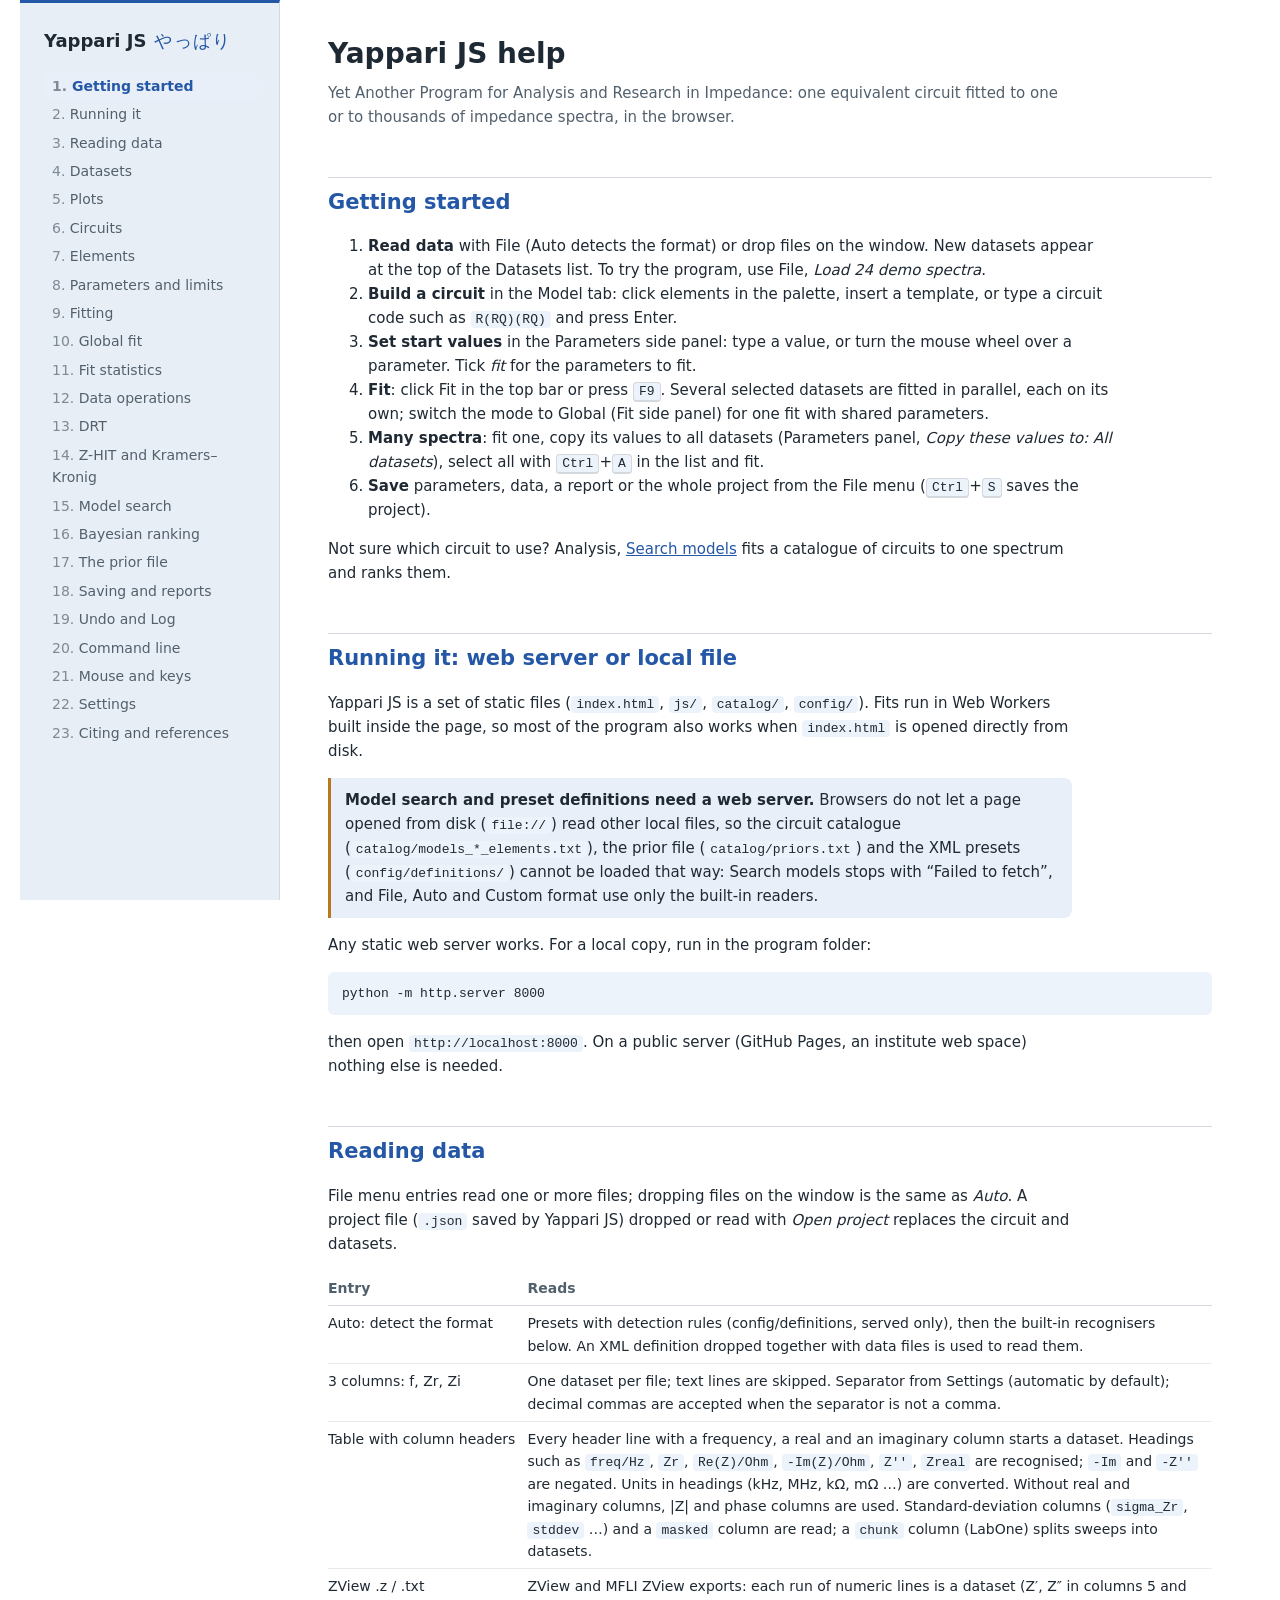
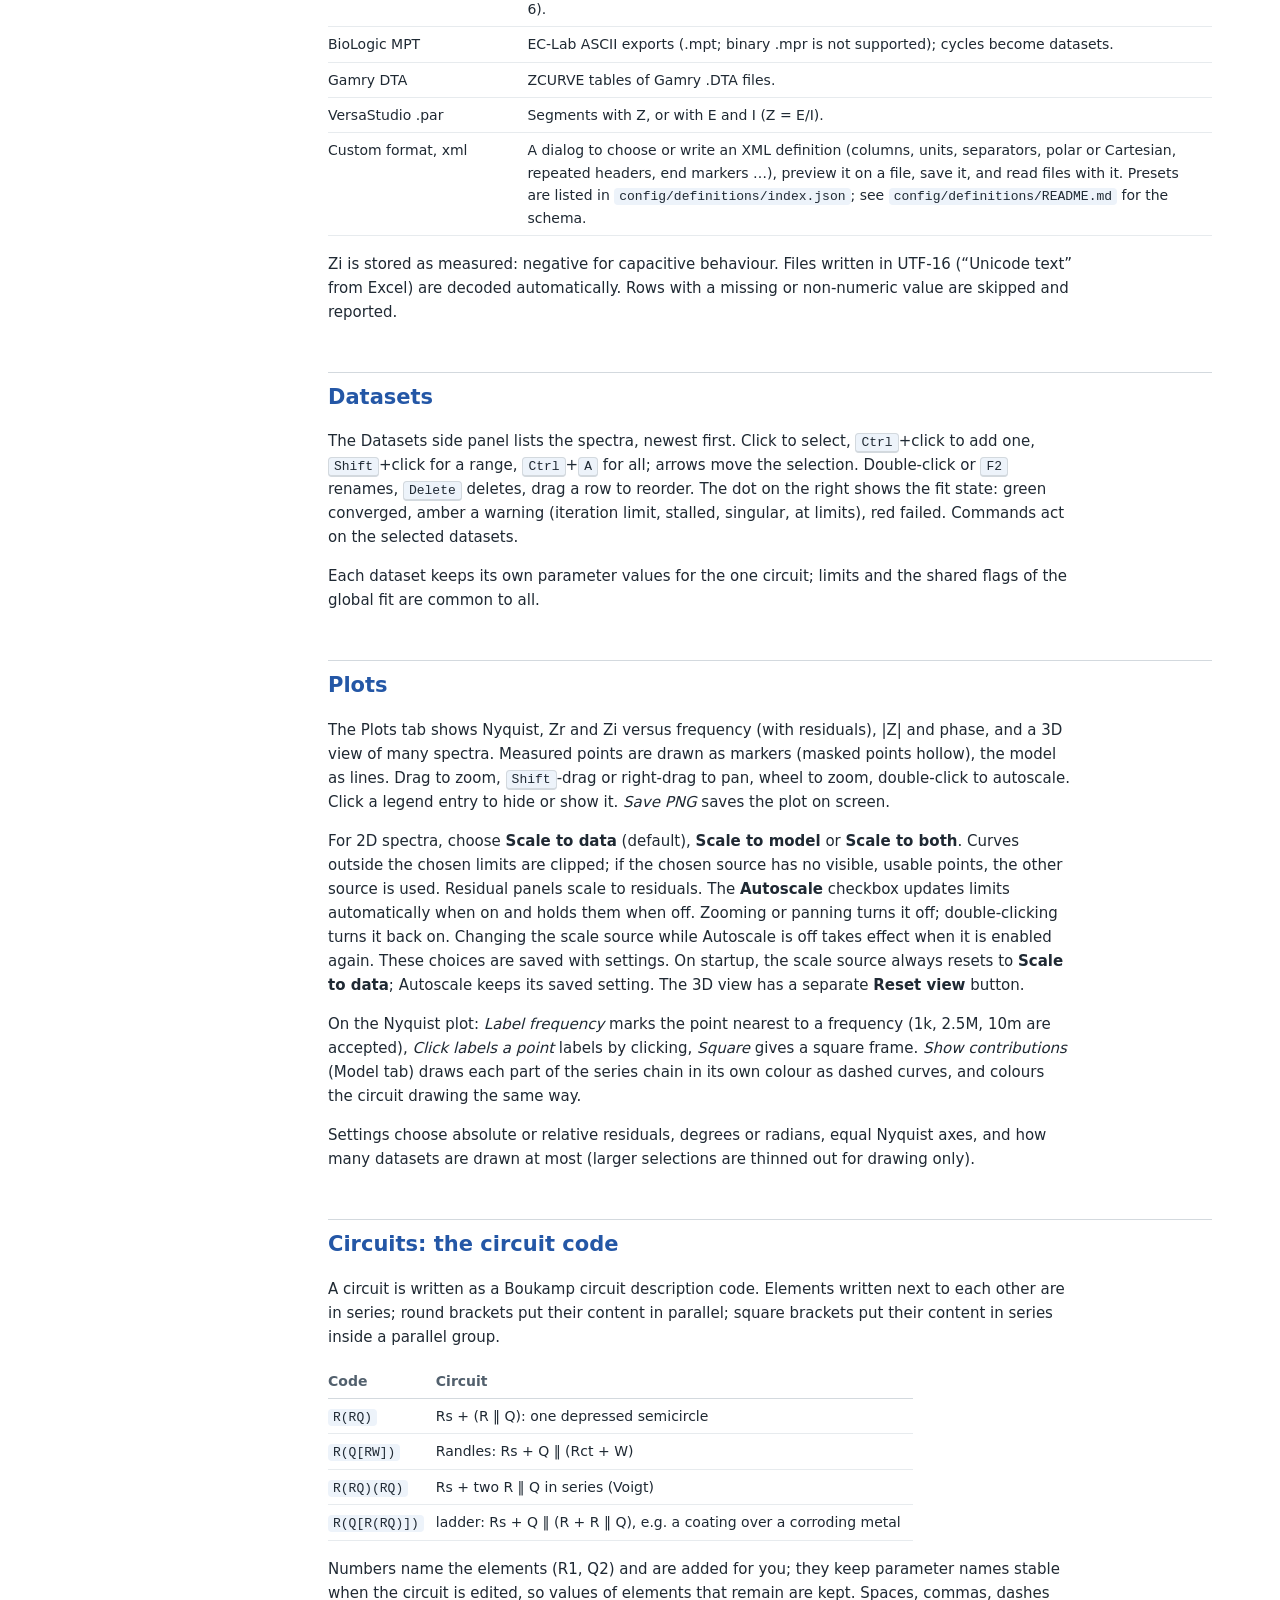
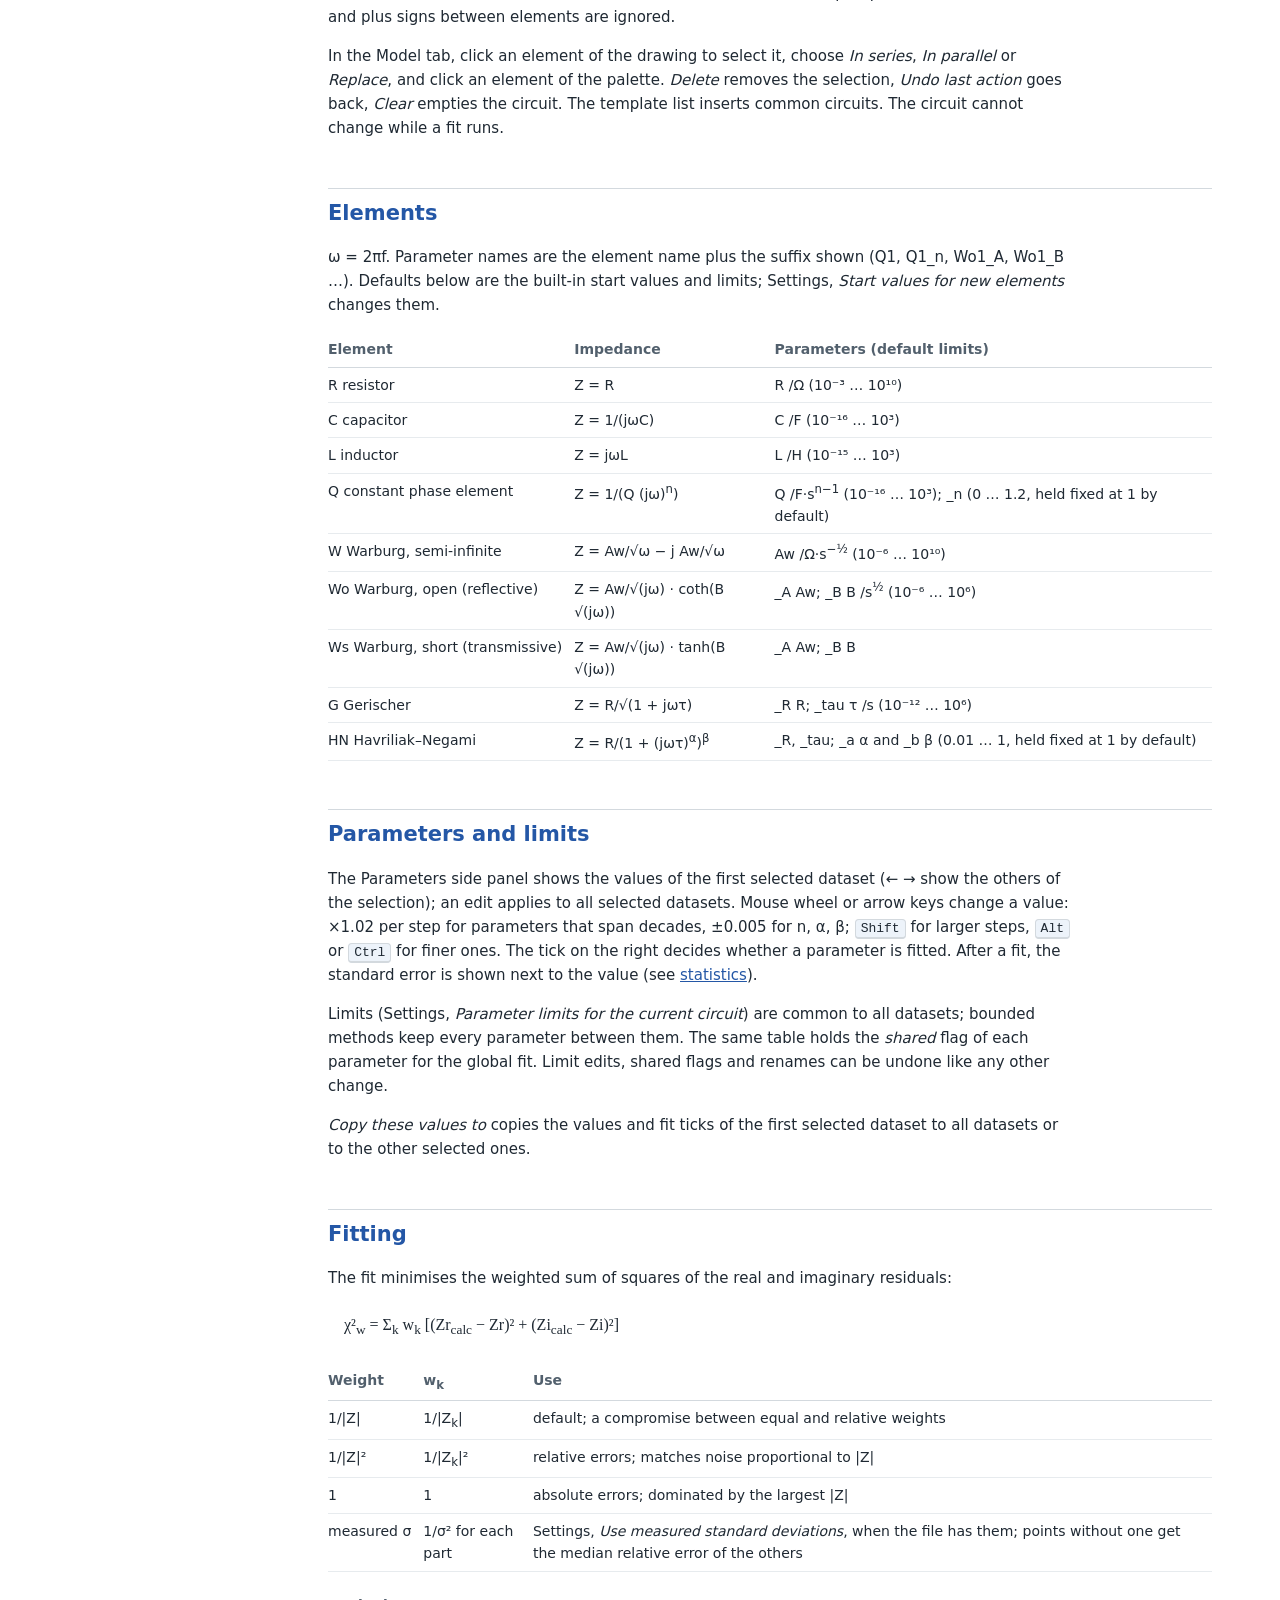
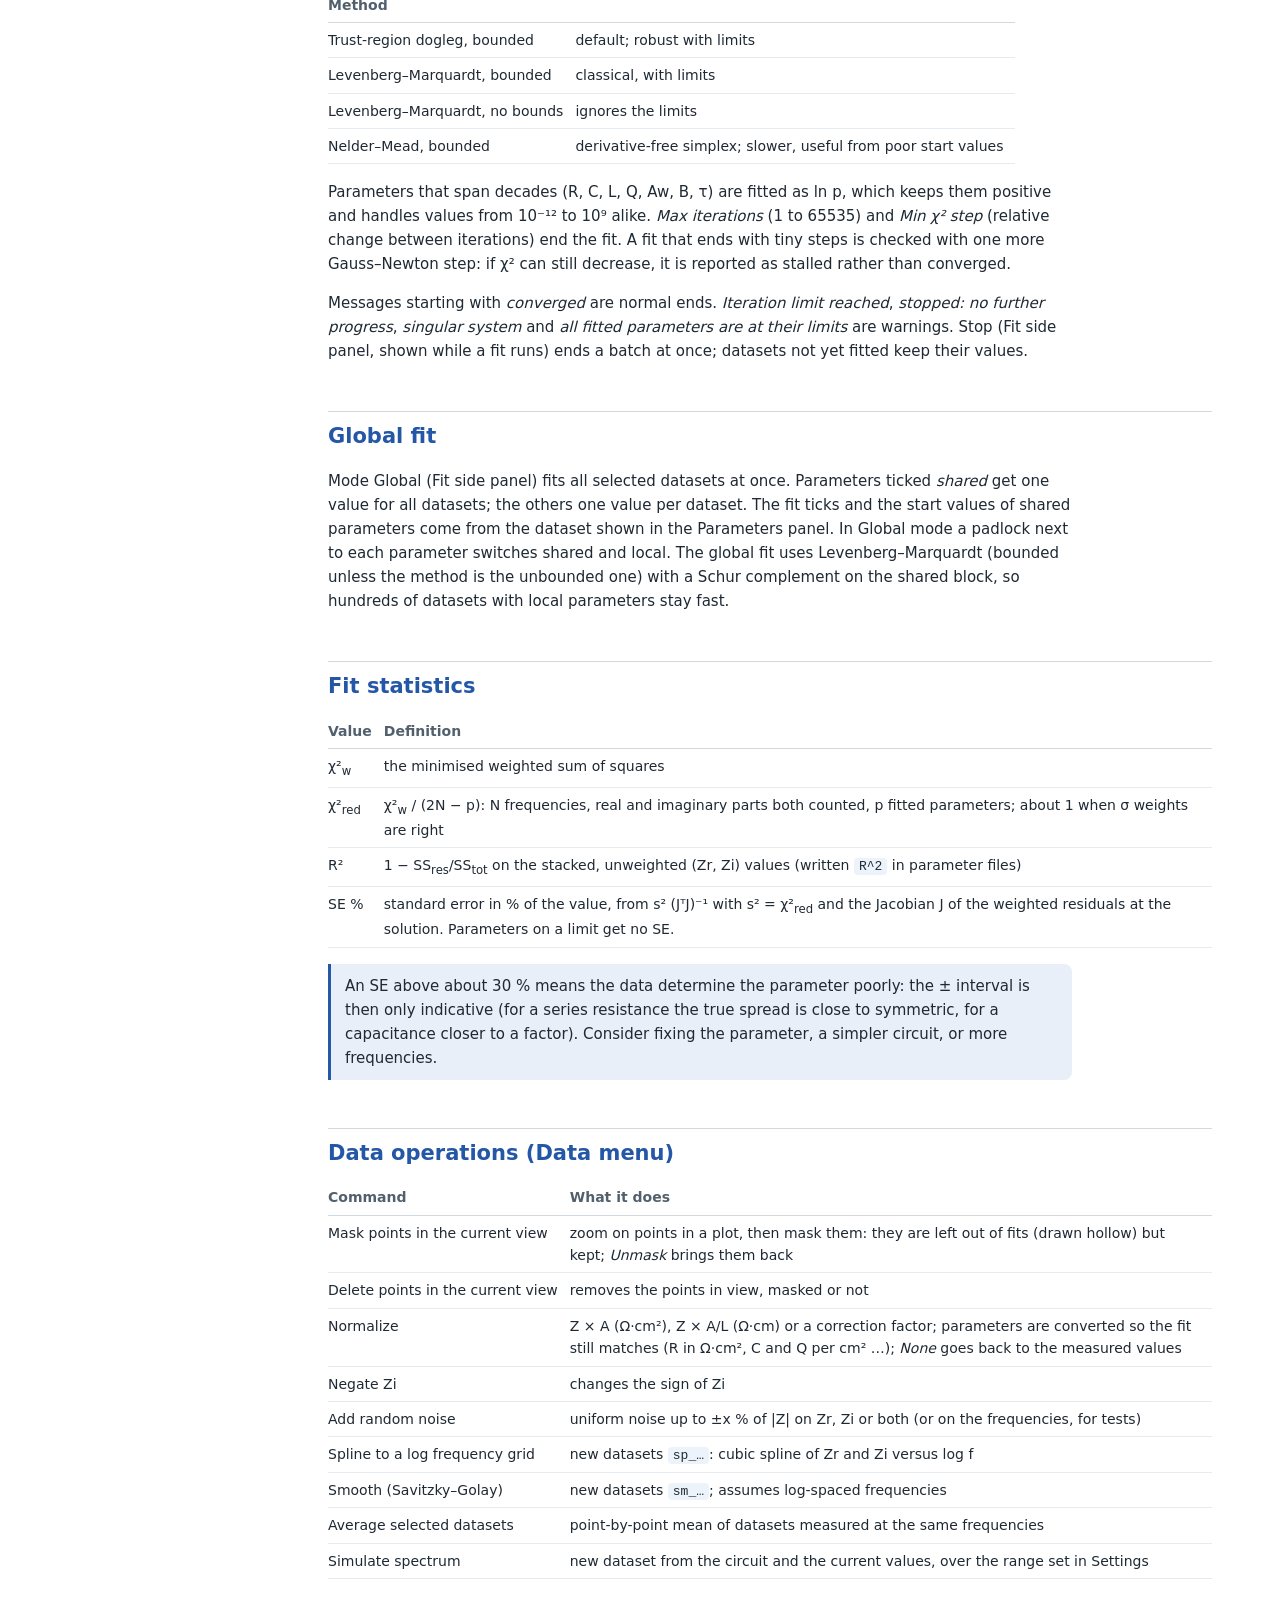
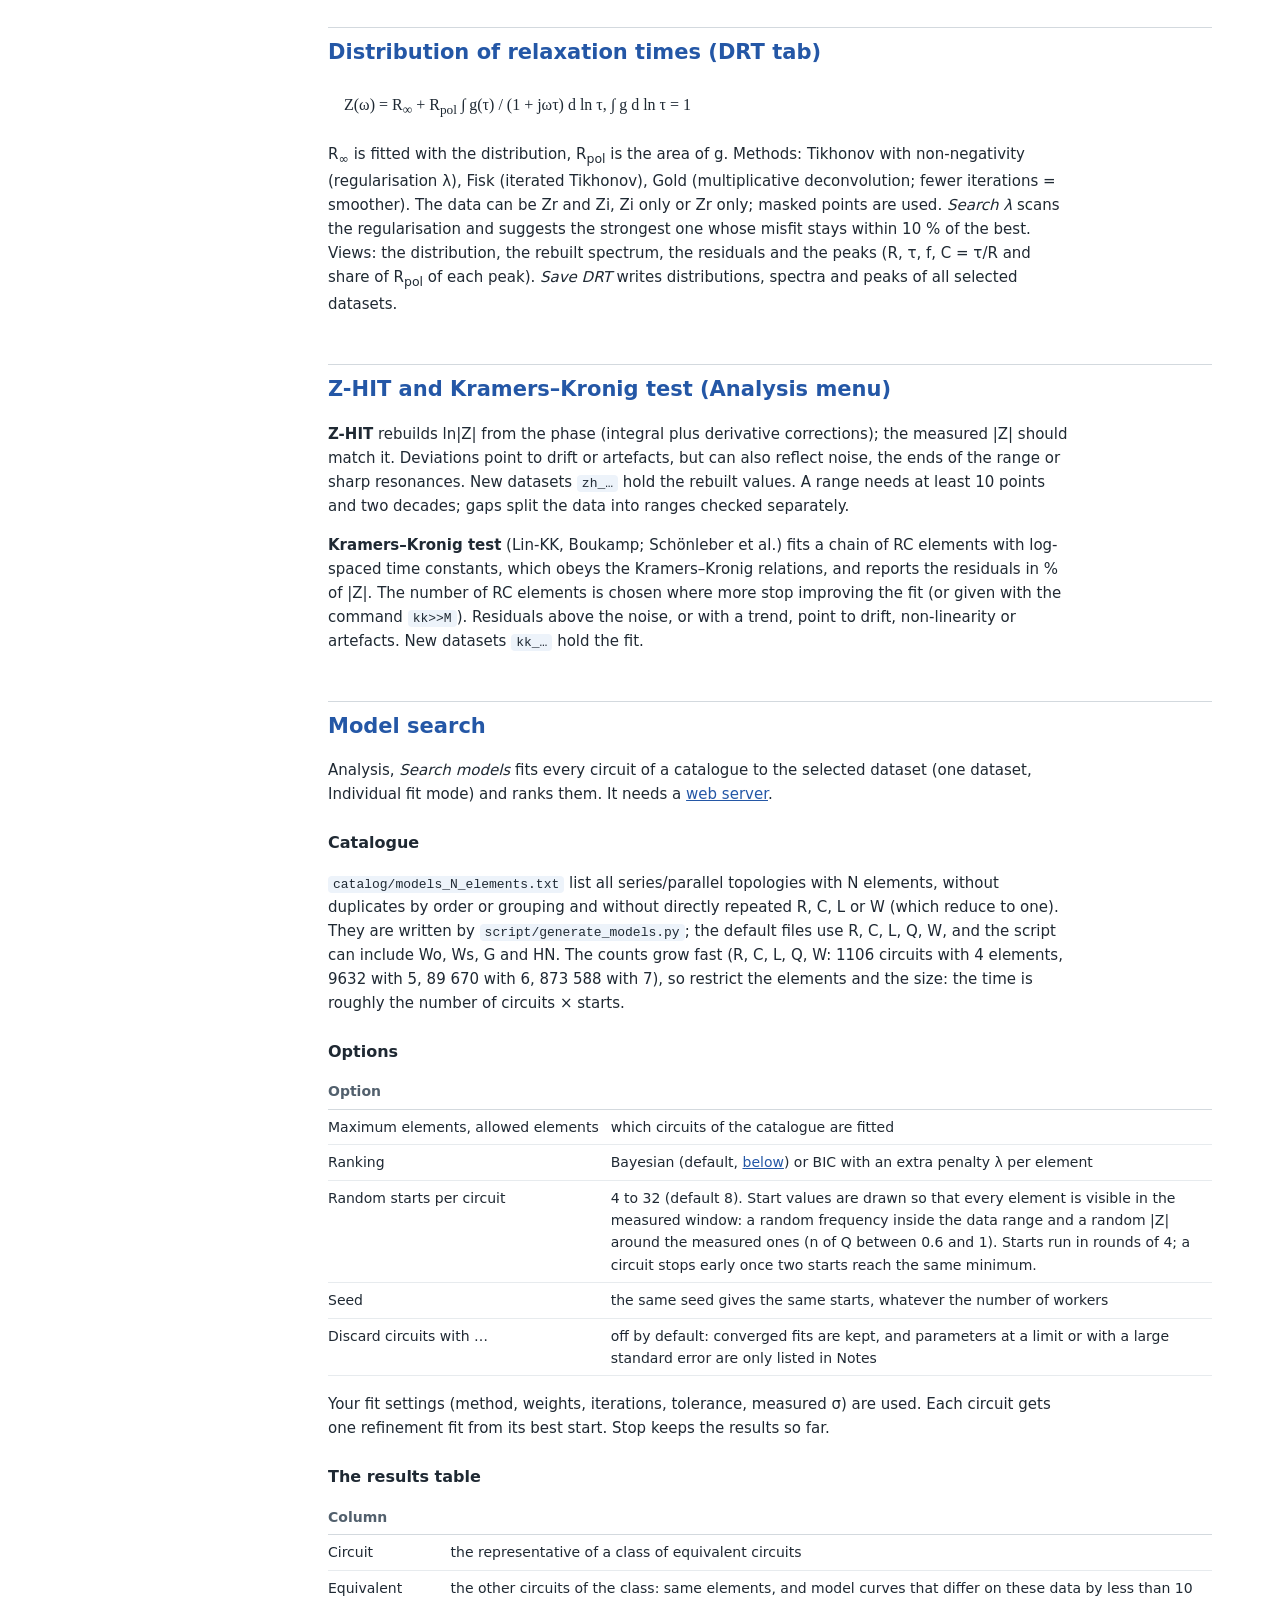
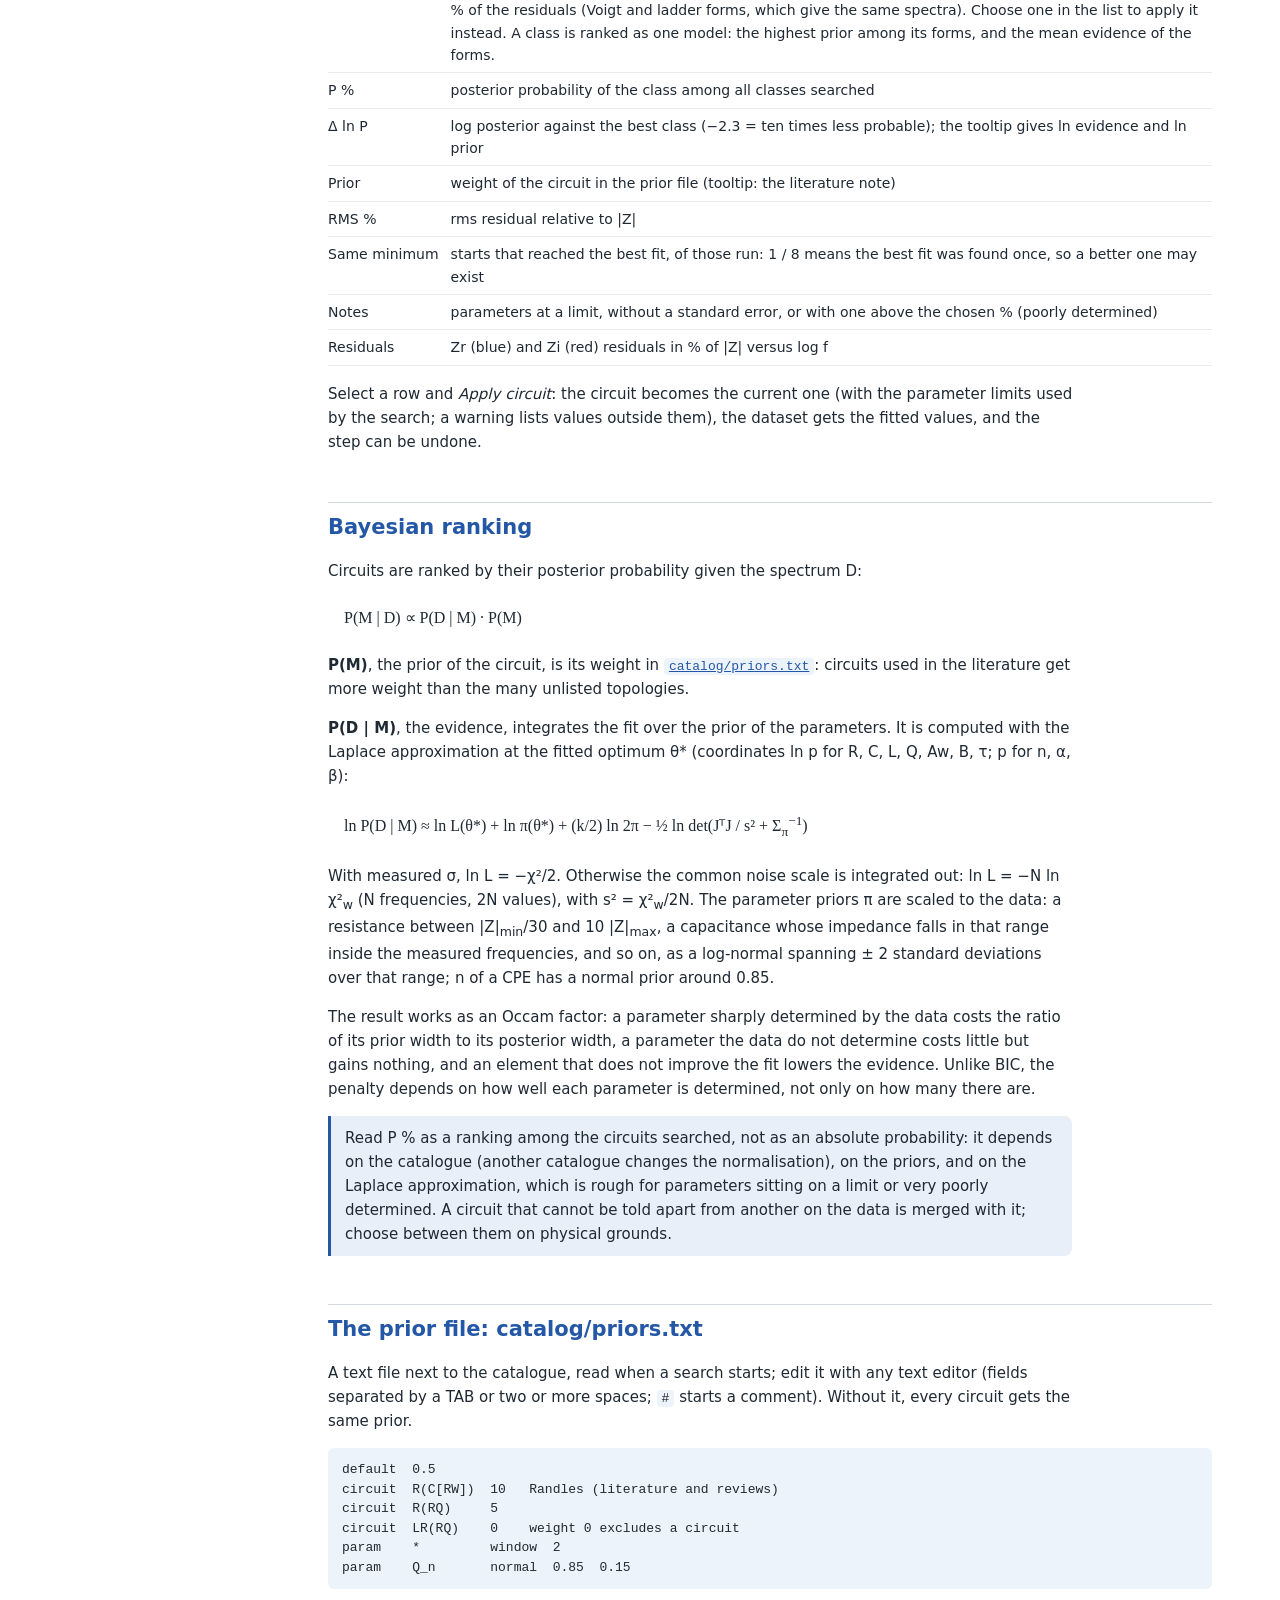
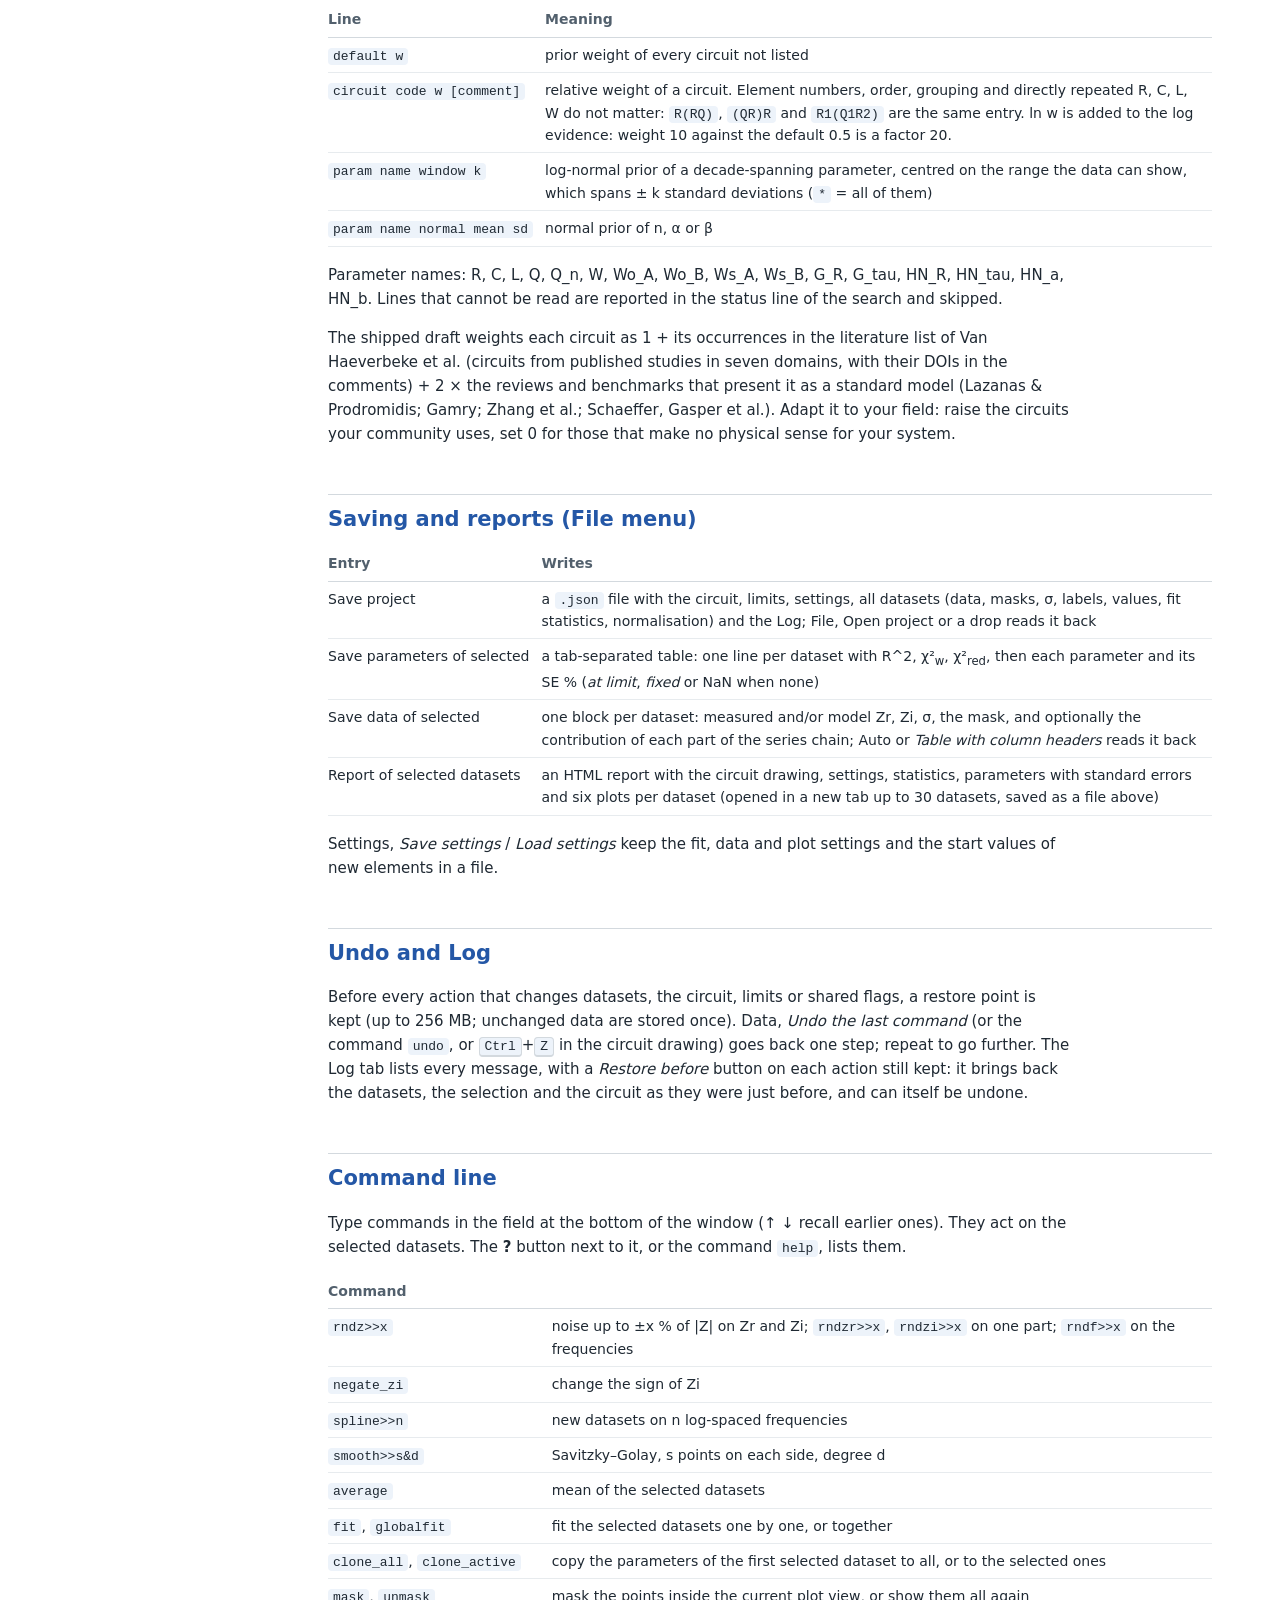
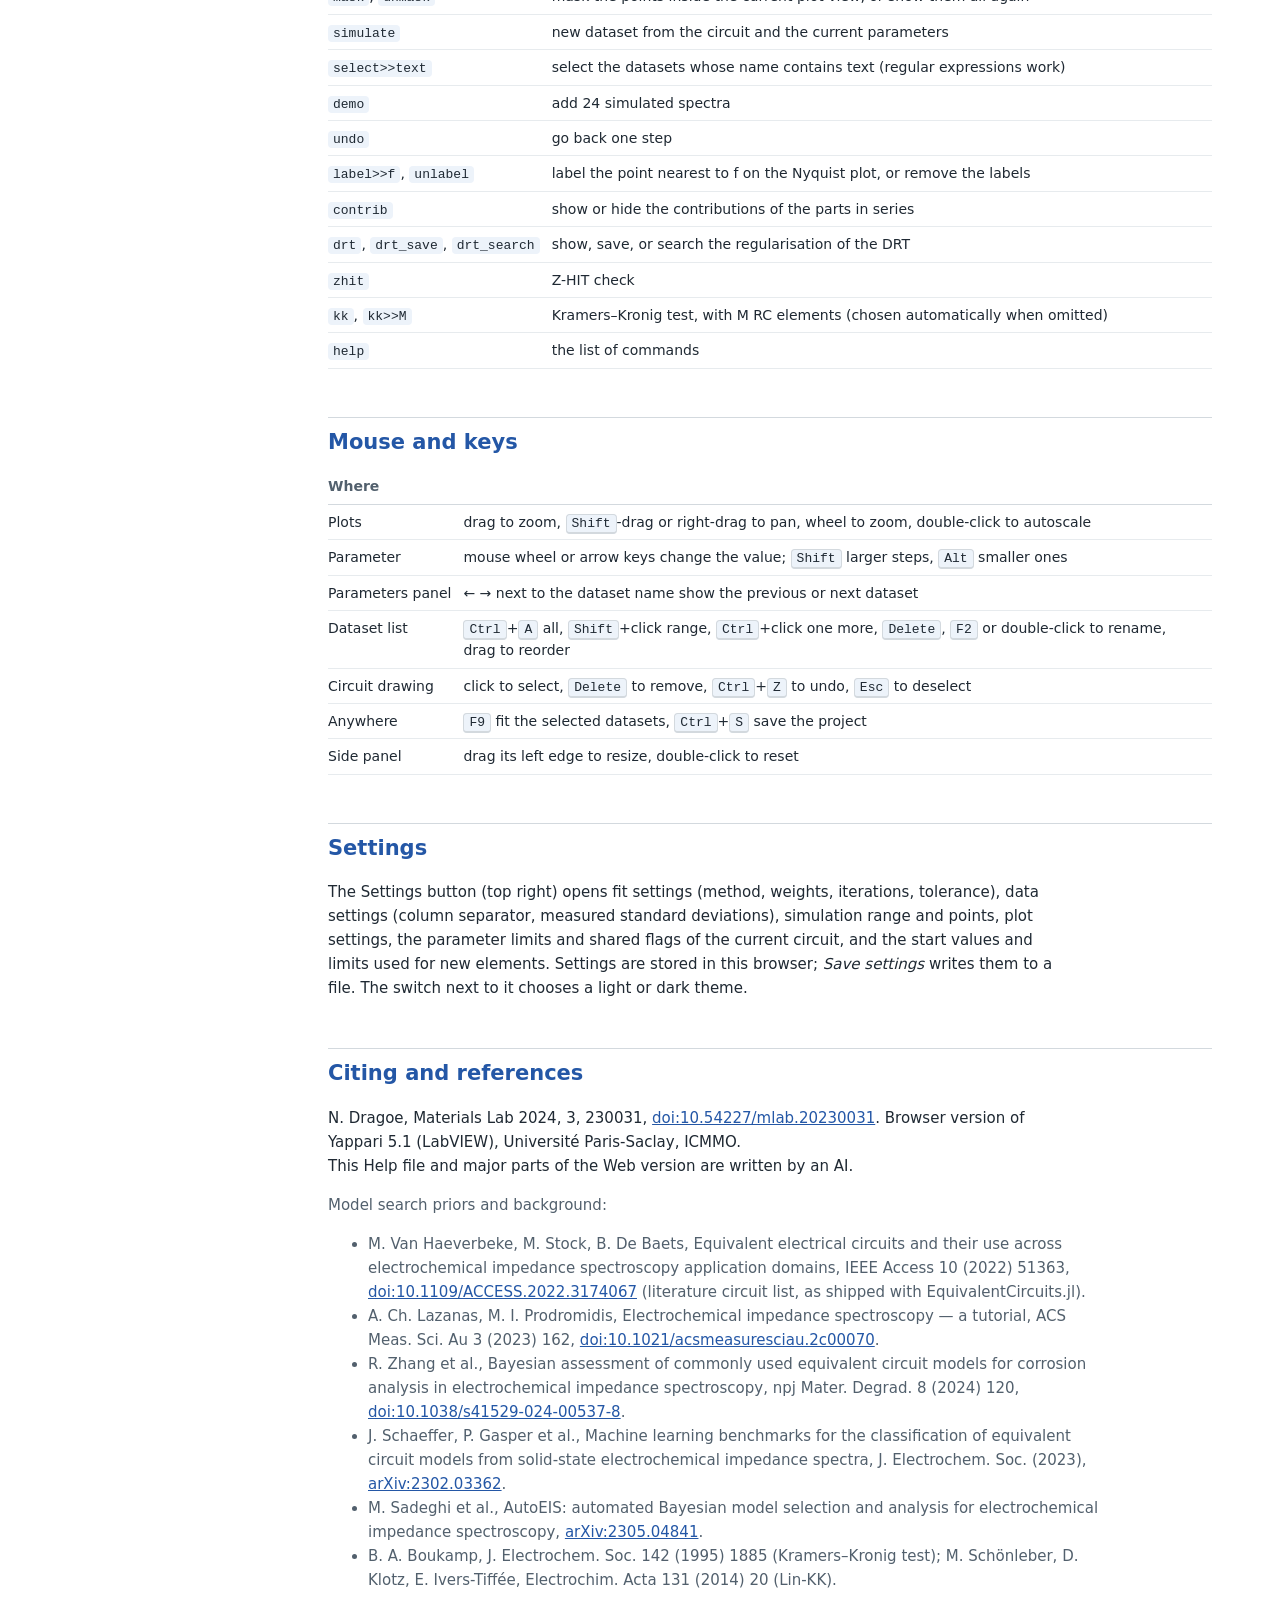
==== commit 10e62f1e: "1.10: add plot scaling controls" ====
--- a/help.html
+++ b/help.html
@@ -130,6 +130,7 @@
 
 <h2 id="plots">Plots</h2>
 <p>The Plots tab shows Nyquist, Zr and Zi versus frequency (with residuals), |Z| and phase, and a 3D view of many spectra. Measured points are drawn as markers (masked points hollow), the model as lines. Drag to zoom, <kbd>Shift</kbd>-drag or right-drag to pan, wheel to zoom, double-click to autoscale. Click a legend entry to hide or show it. <i>Save PNG</i> saves the plot on screen.</p>
+<p>For 2D spectra, choose <b>Scale to data</b> (default), <b>Scale to model</b> or <b>Scale to both</b>. Curves outside the chosen limits are clipped; if the chosen source has no visible, usable points, the other source is used. Residual panels scale to residuals. The <b>Autoscale</b> checkbox updates limits automatically when on and holds them when off. Zooming or panning turns it off; double-clicking turns it back on. Changing the scale source while Autoscale is off takes effect when it is enabled again. These choices are saved with settings. On startup, the scale source always resets to <b>Scale to data</b>; Autoscale keeps its saved setting. The 3D view has a separate <b>Reset view</b> button.</p>
 <p>On the Nyquist plot: <i>Label frequency</i> marks the point nearest to a frequency (1k, 2.5M, 10m are accepted), <i>Click labels a point</i> labels by clicking, <i>Square</i> gives a square frame. <i>Show contributions</i> (Model tab) draws each part of the series chain in its own colour as dashed curves, and colours the circuit drawing the same way.</p>
 <p>Settings choose absolute or relative residuals, degrees or radians, equal Nyquist axes, and how many datasets are drawn at most (larger selections are thinned out for drawing only).</p>
 
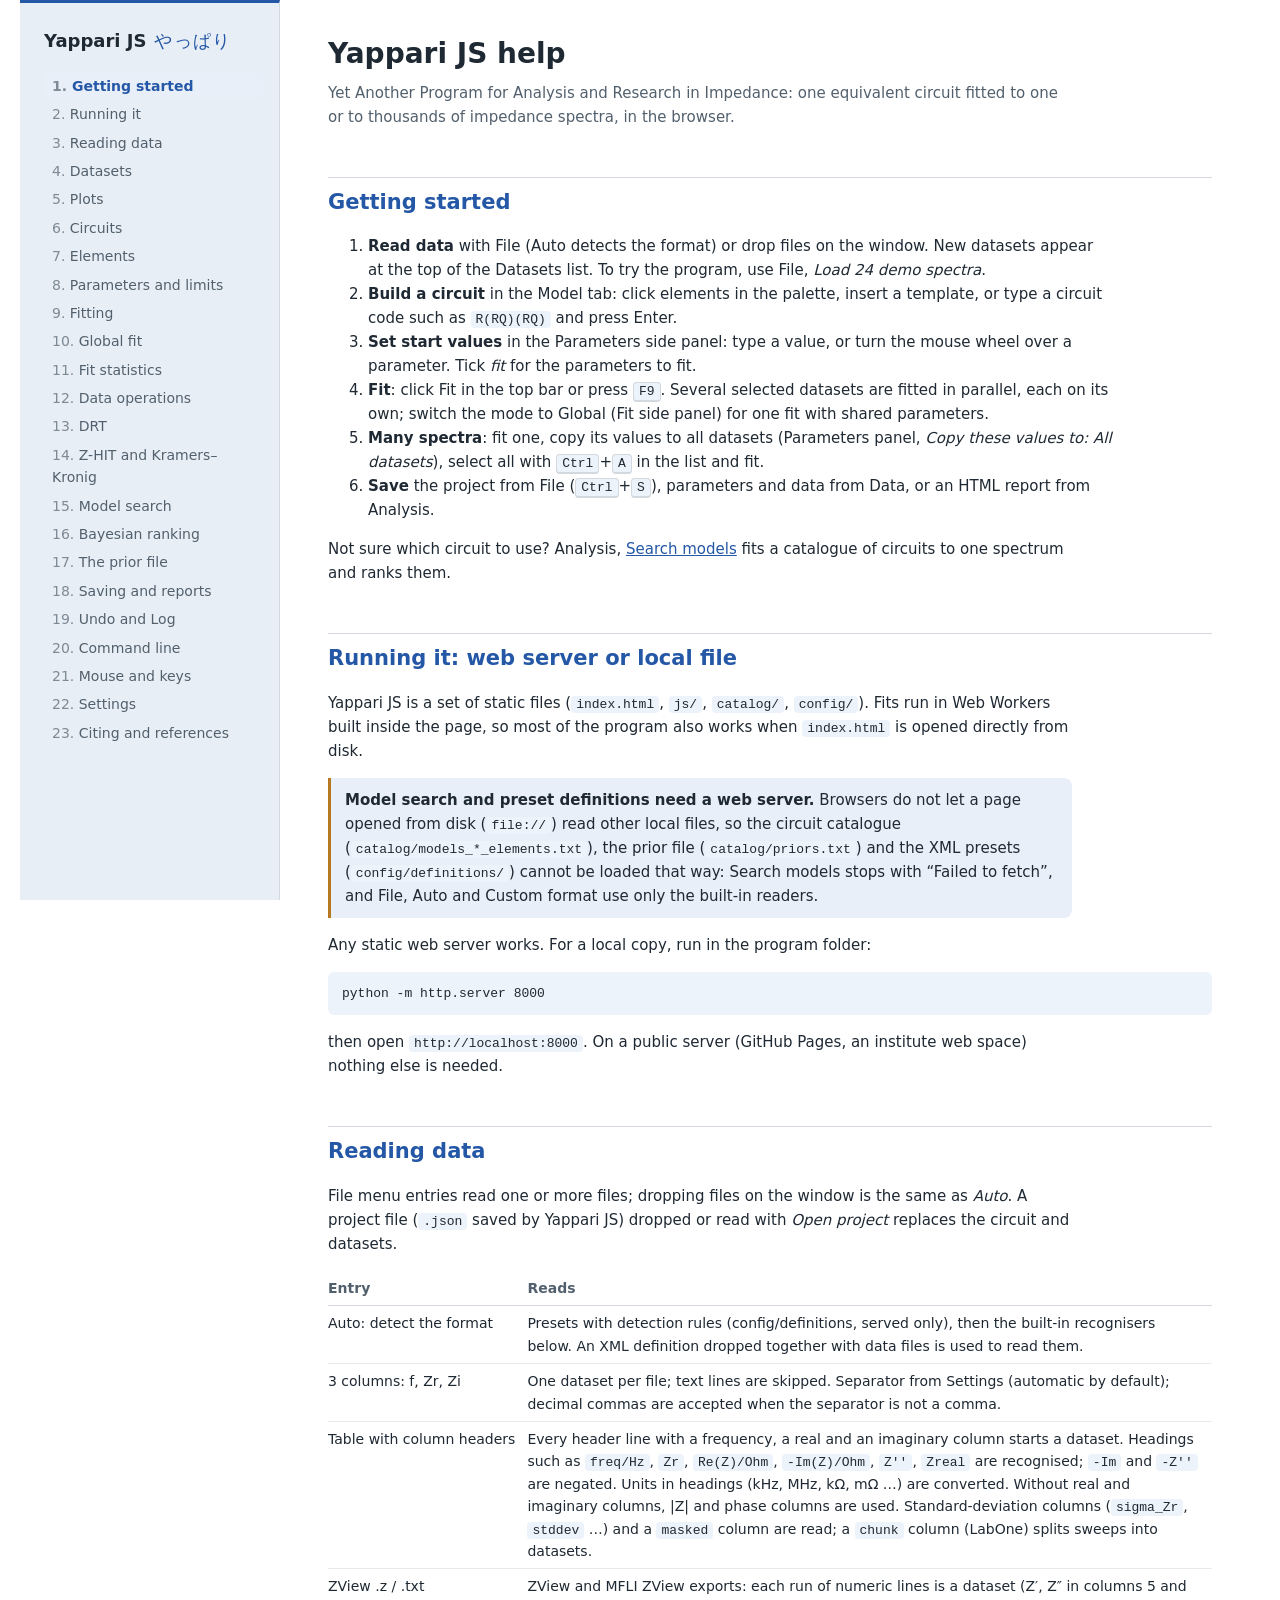
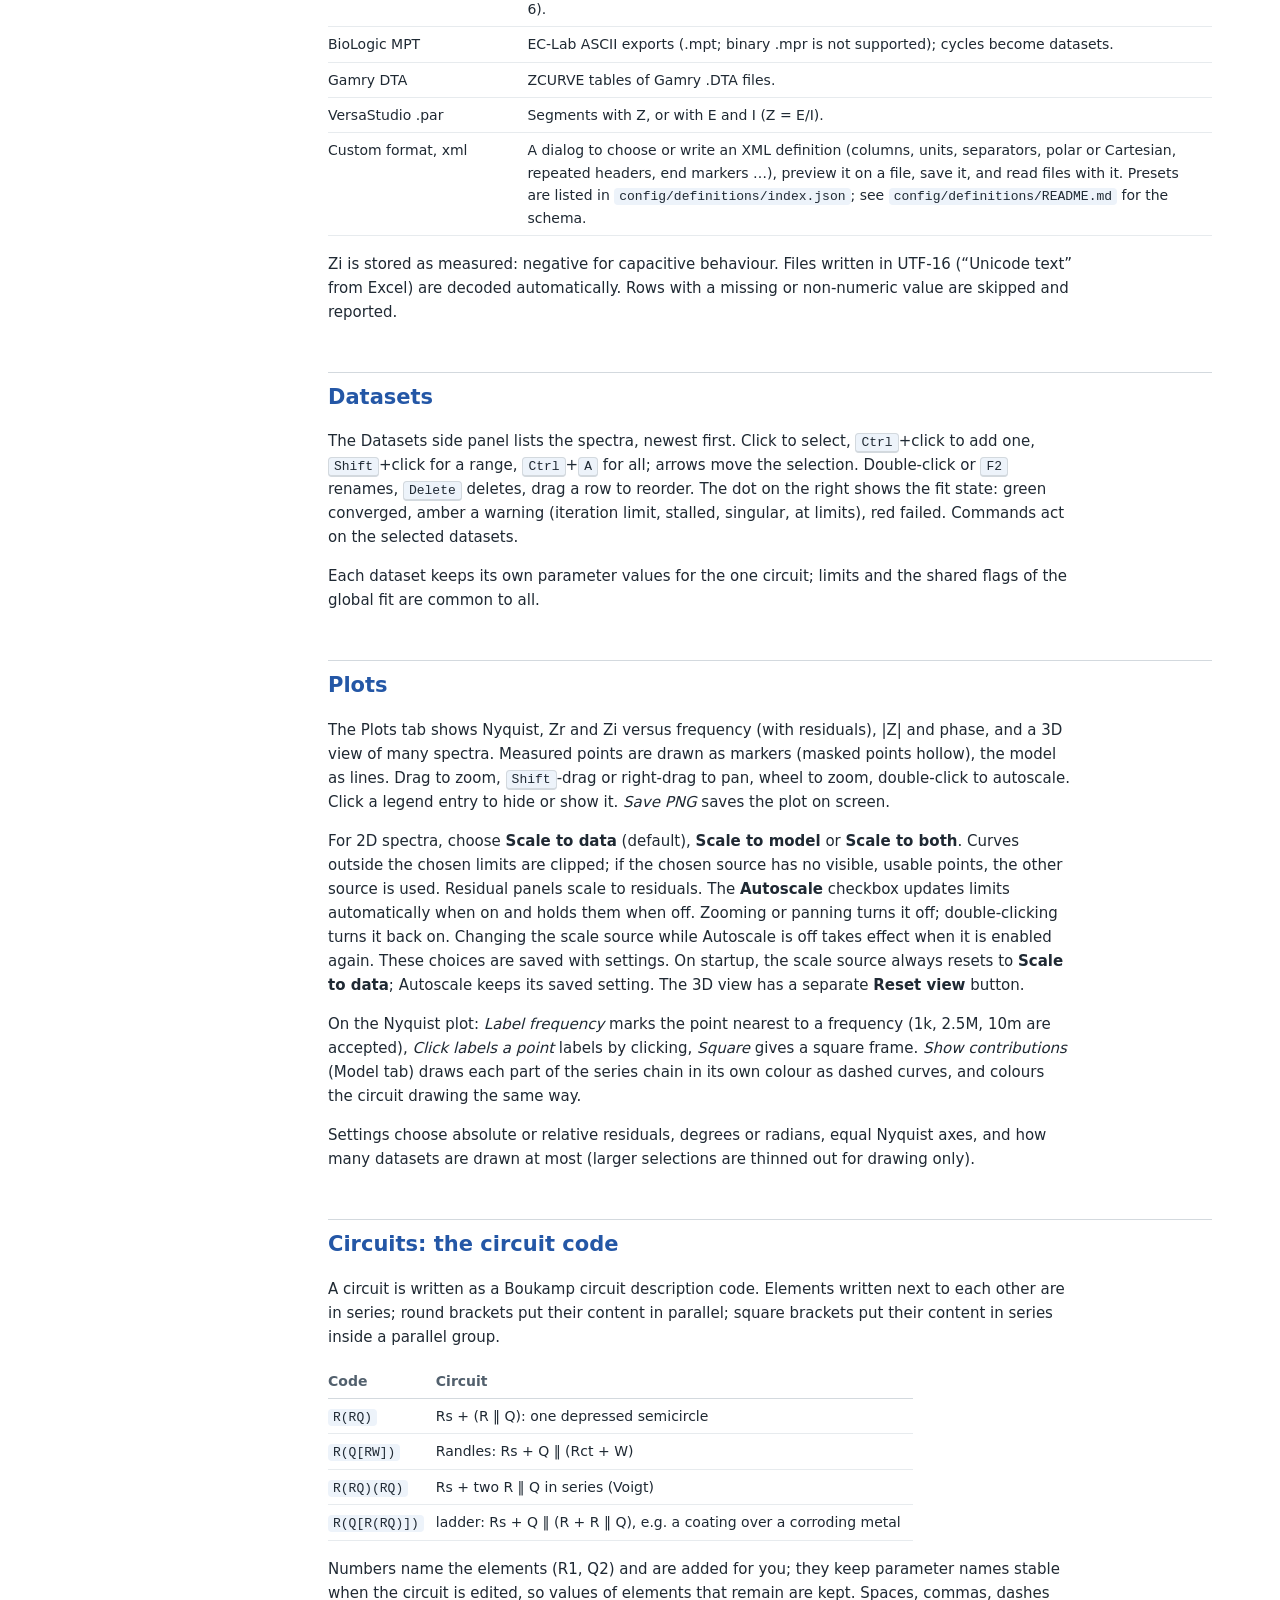
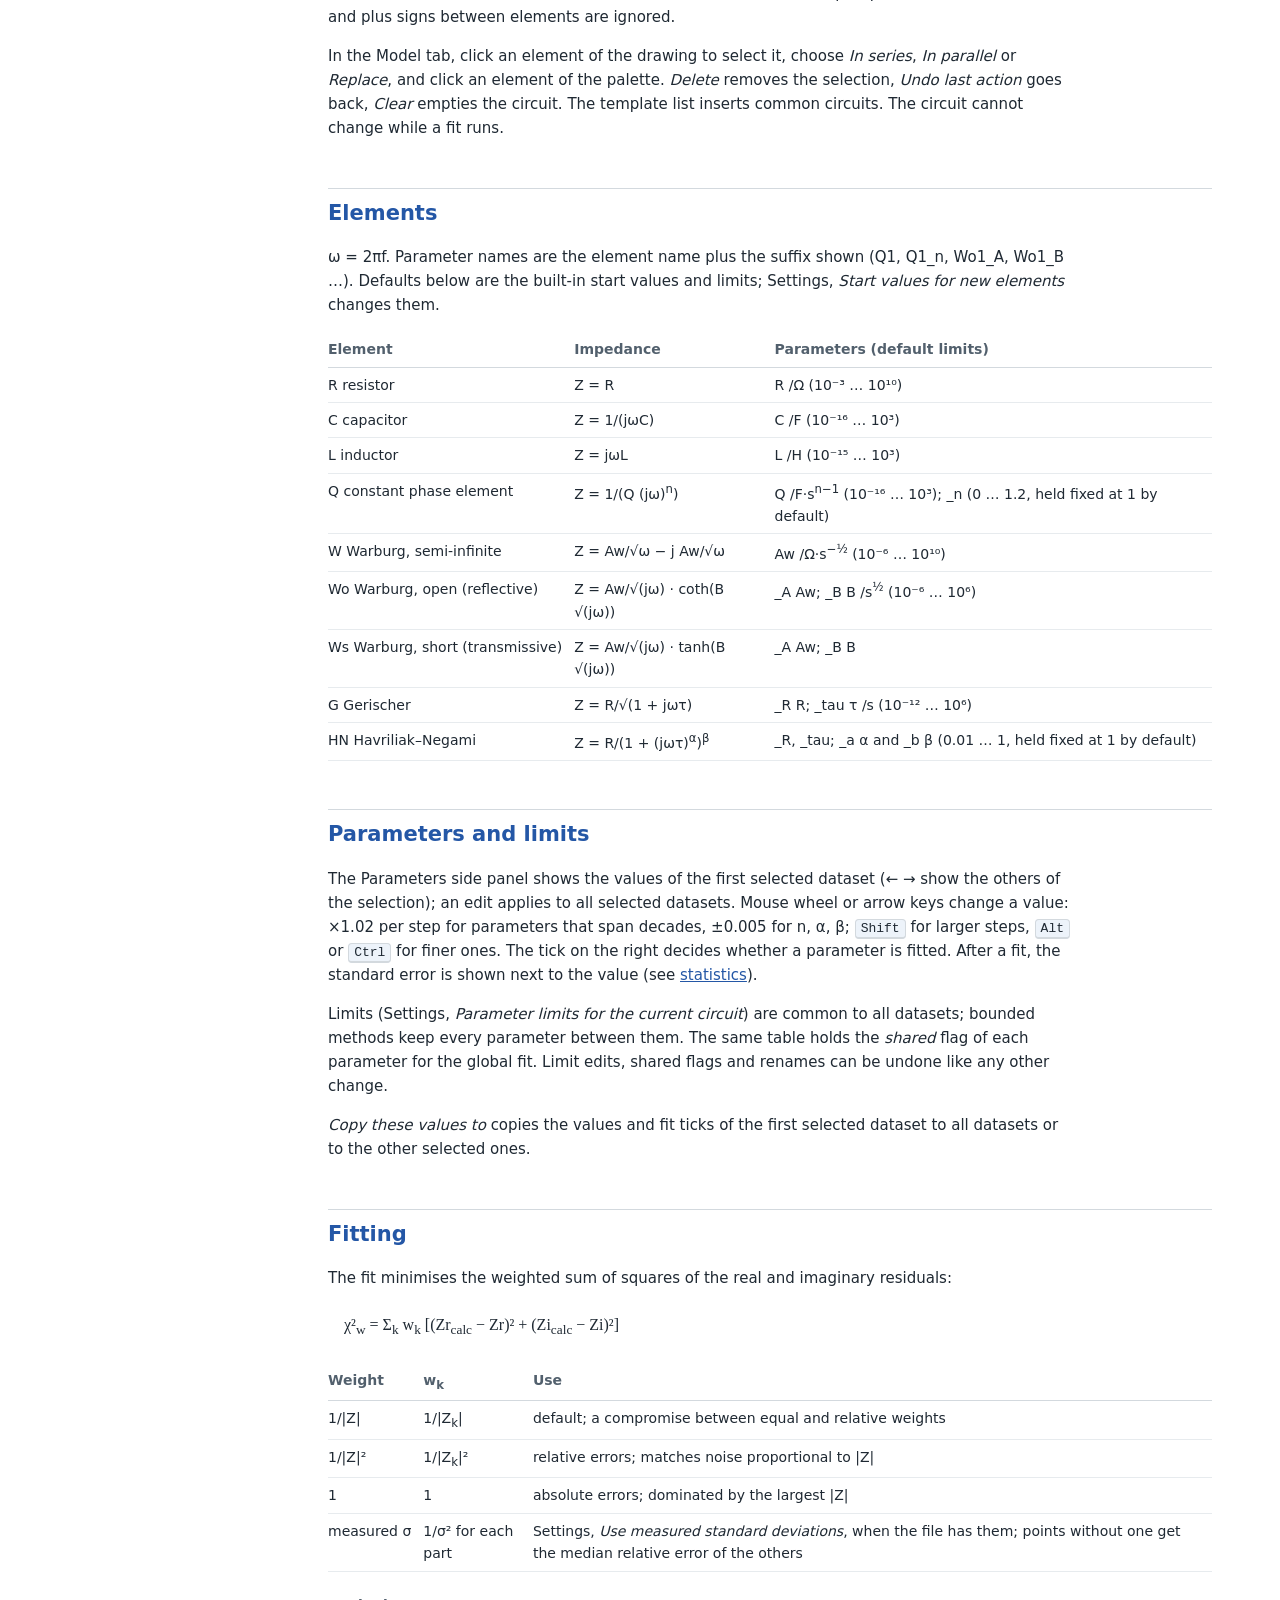
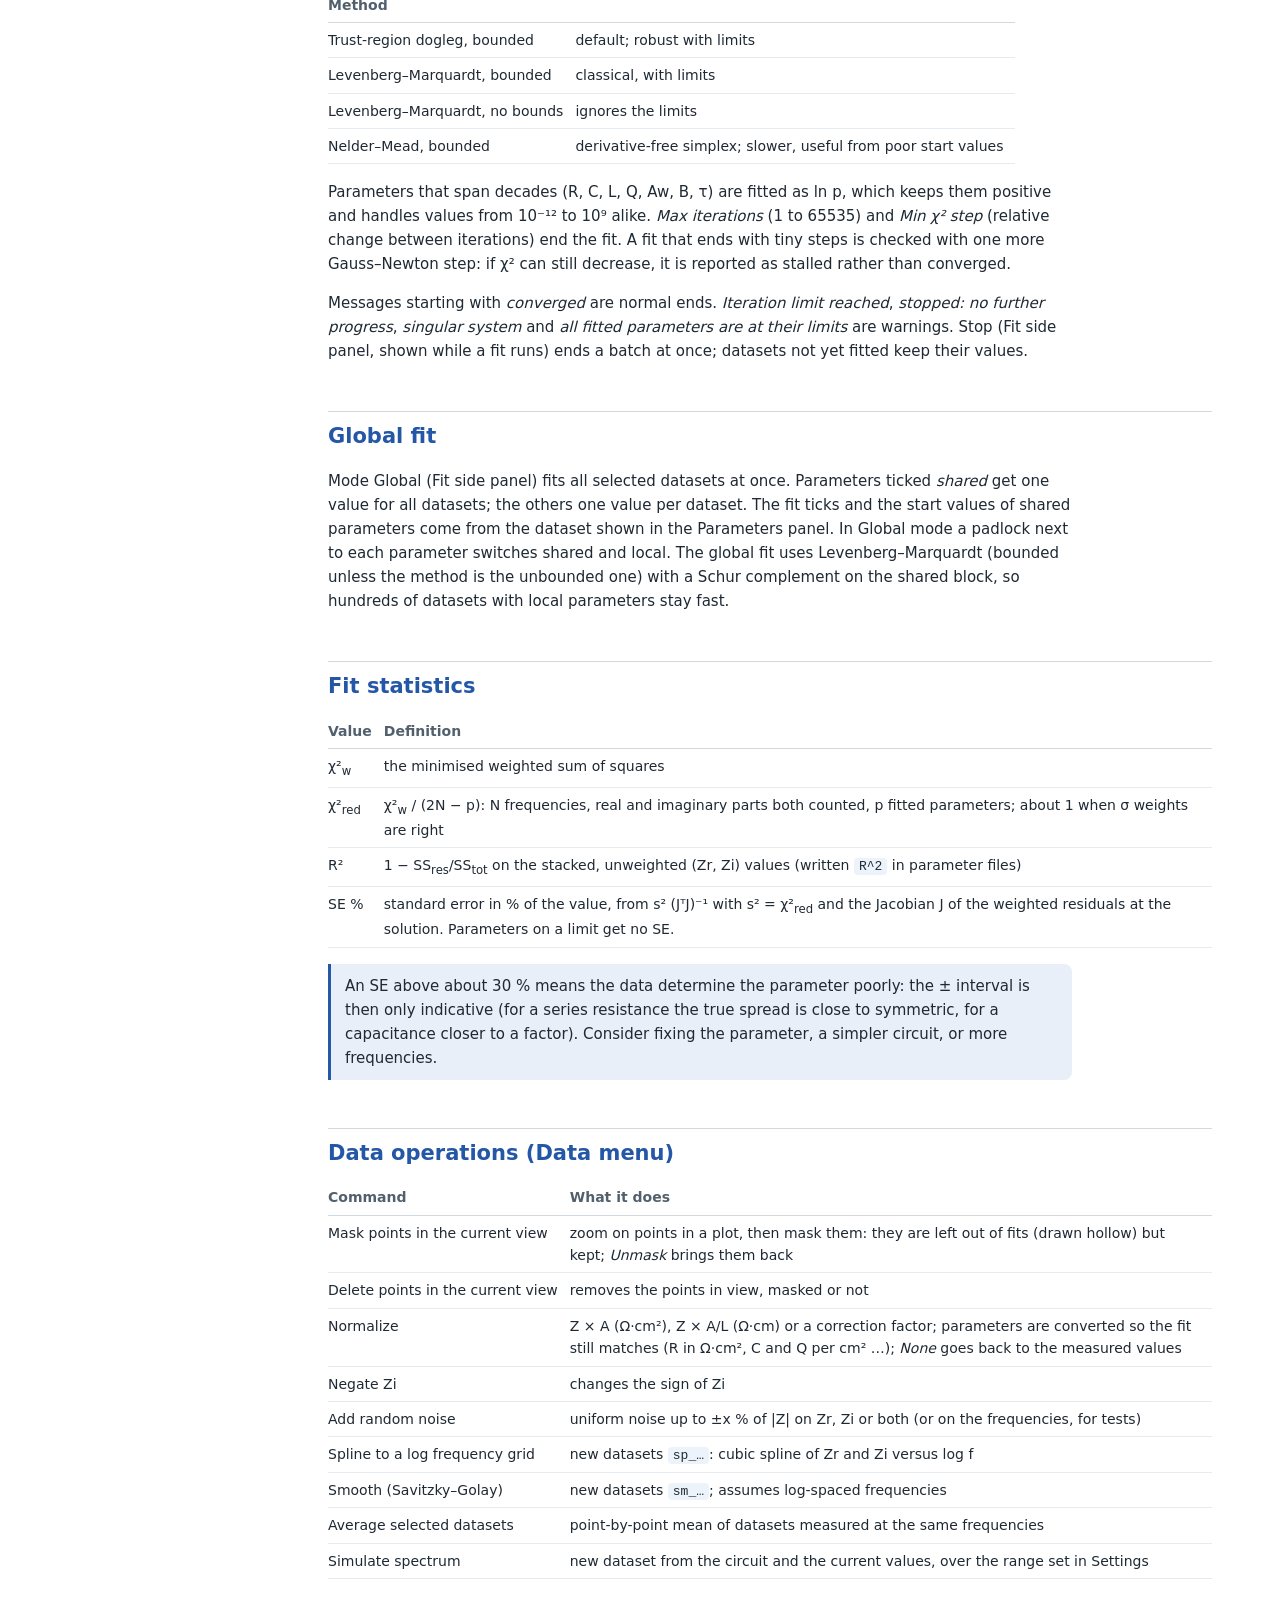
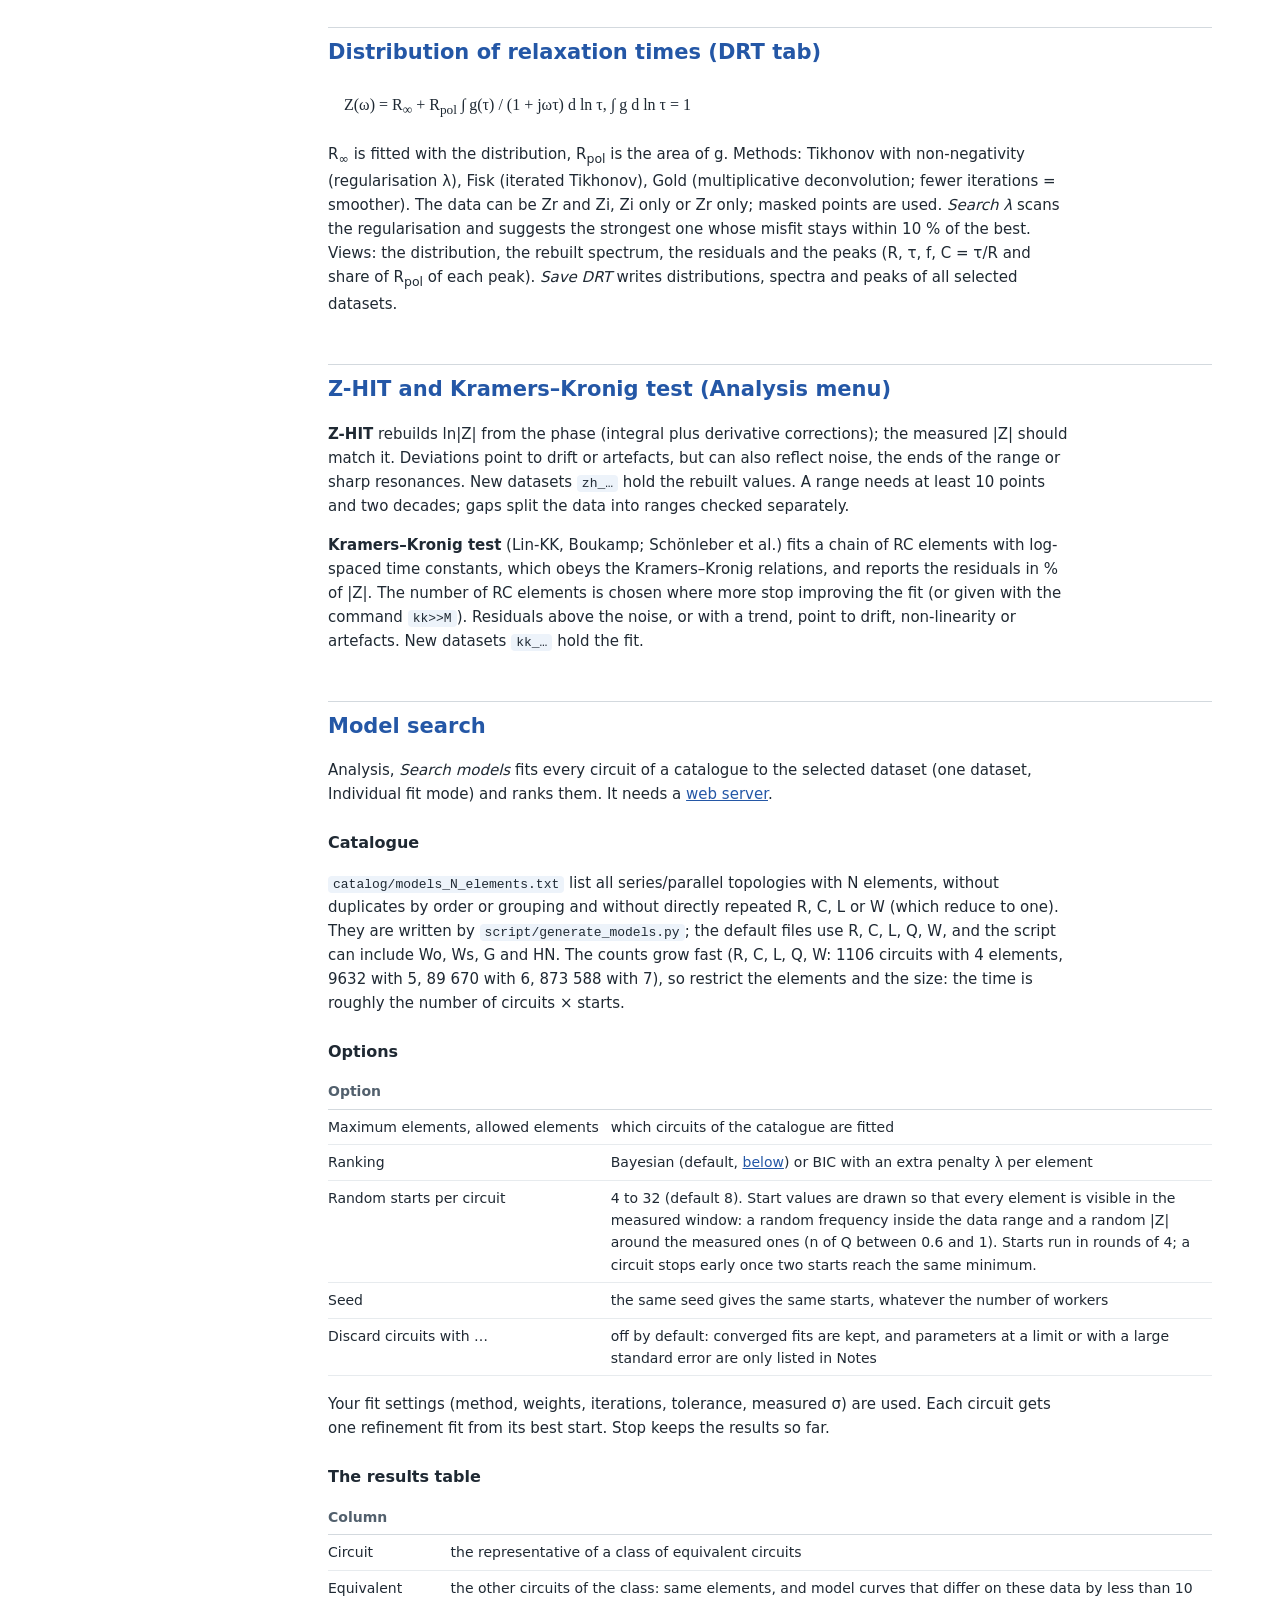
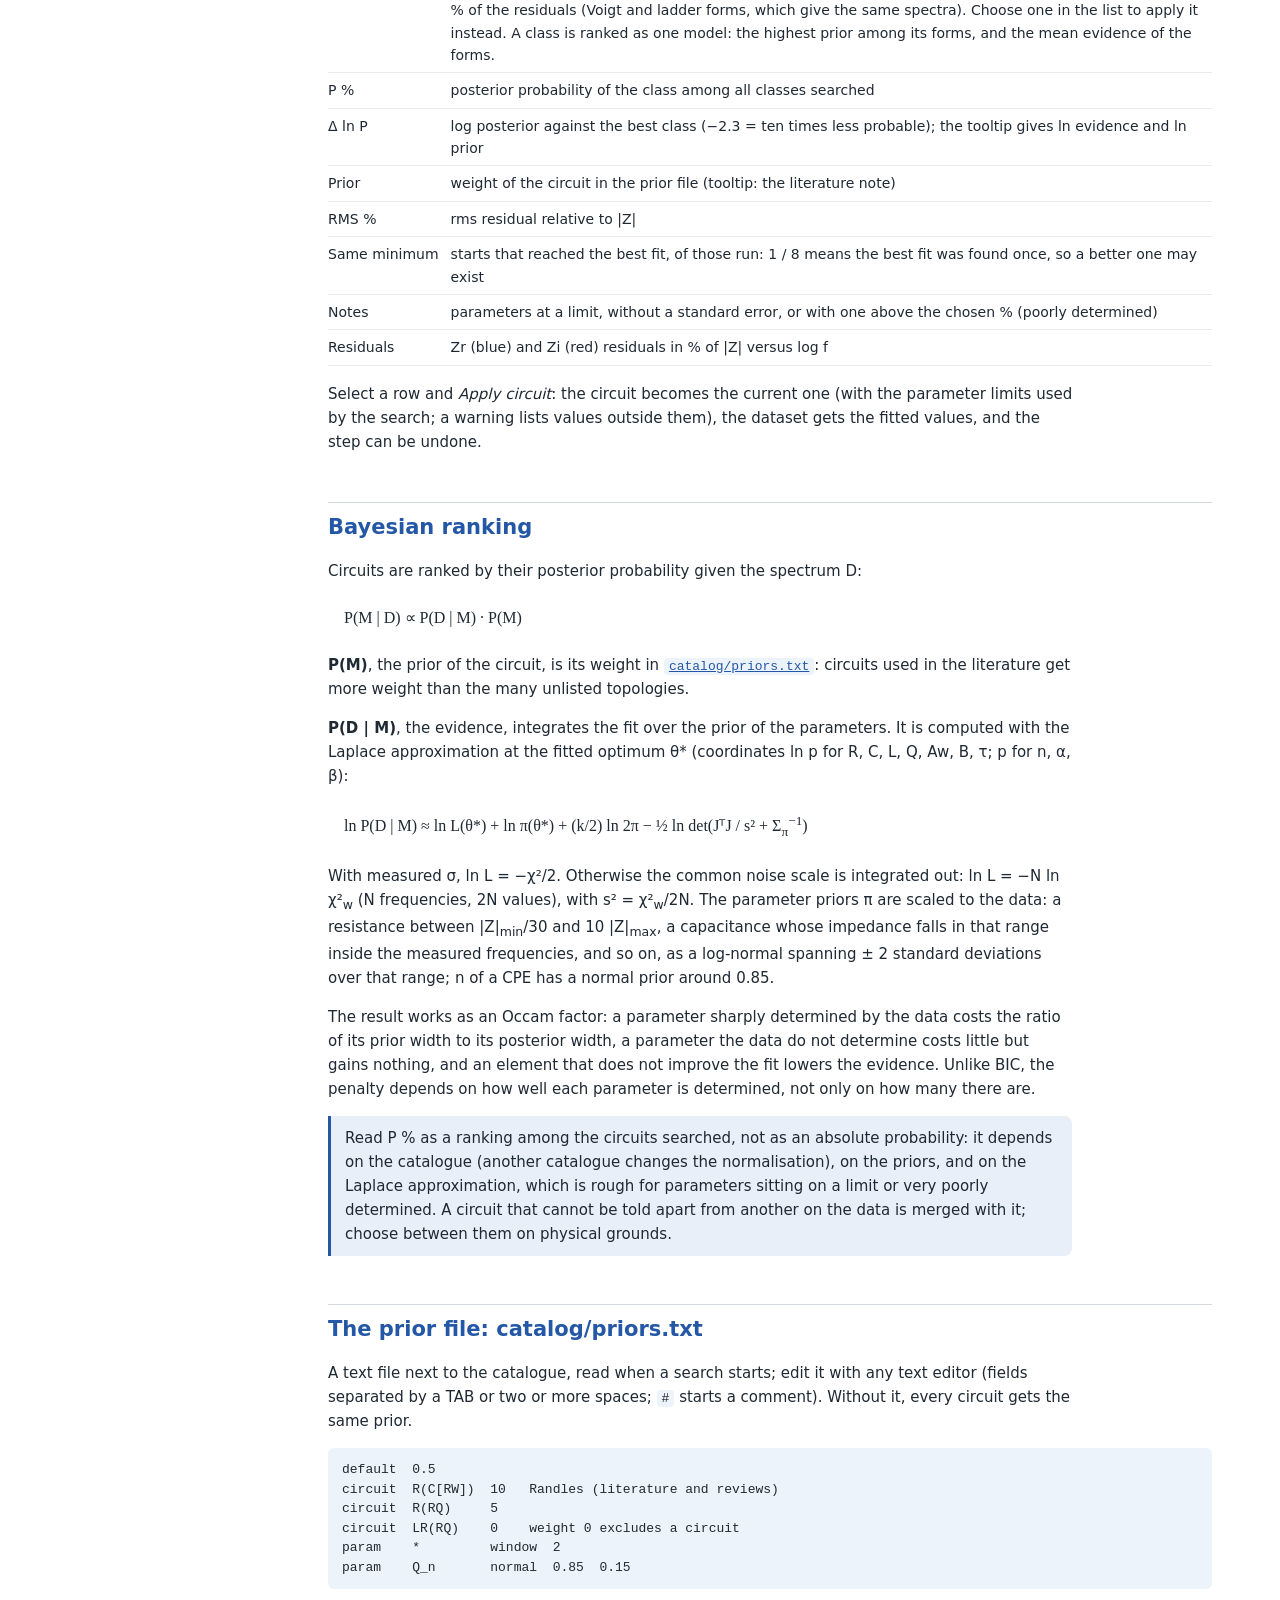
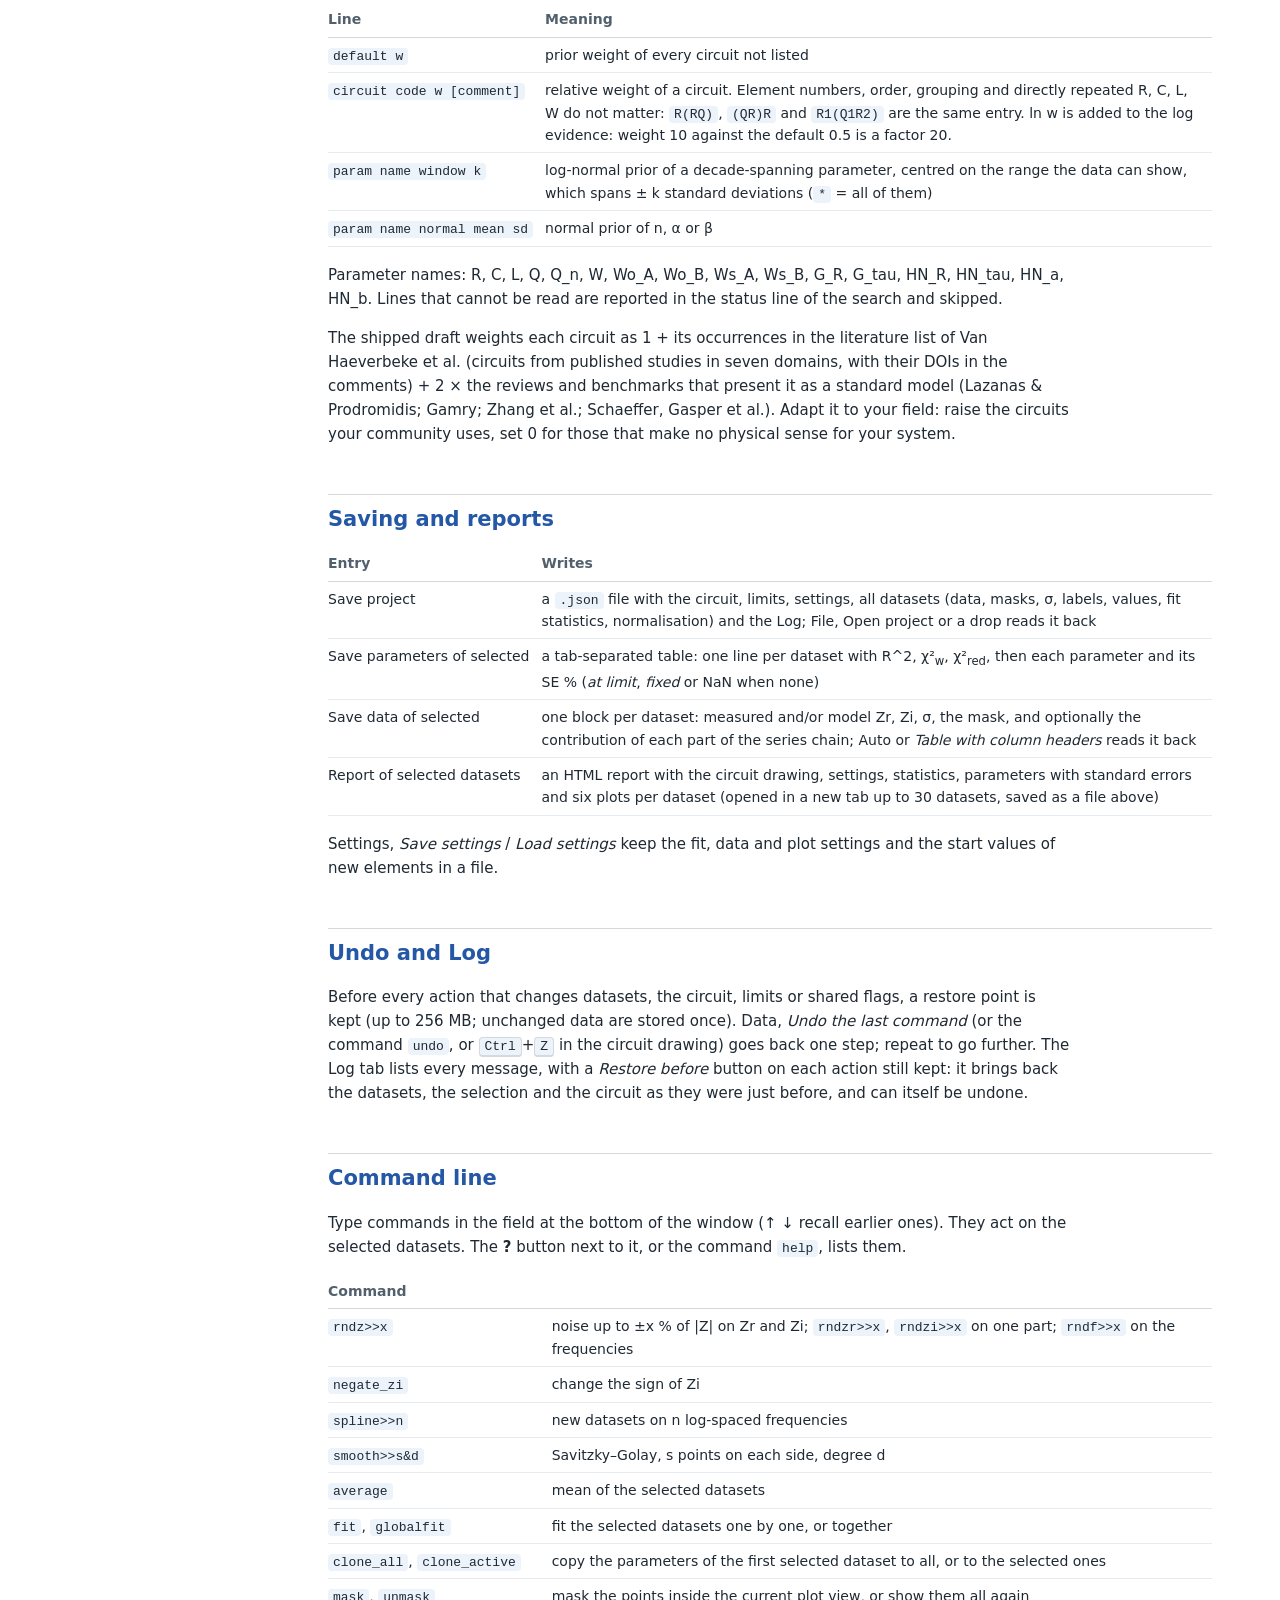
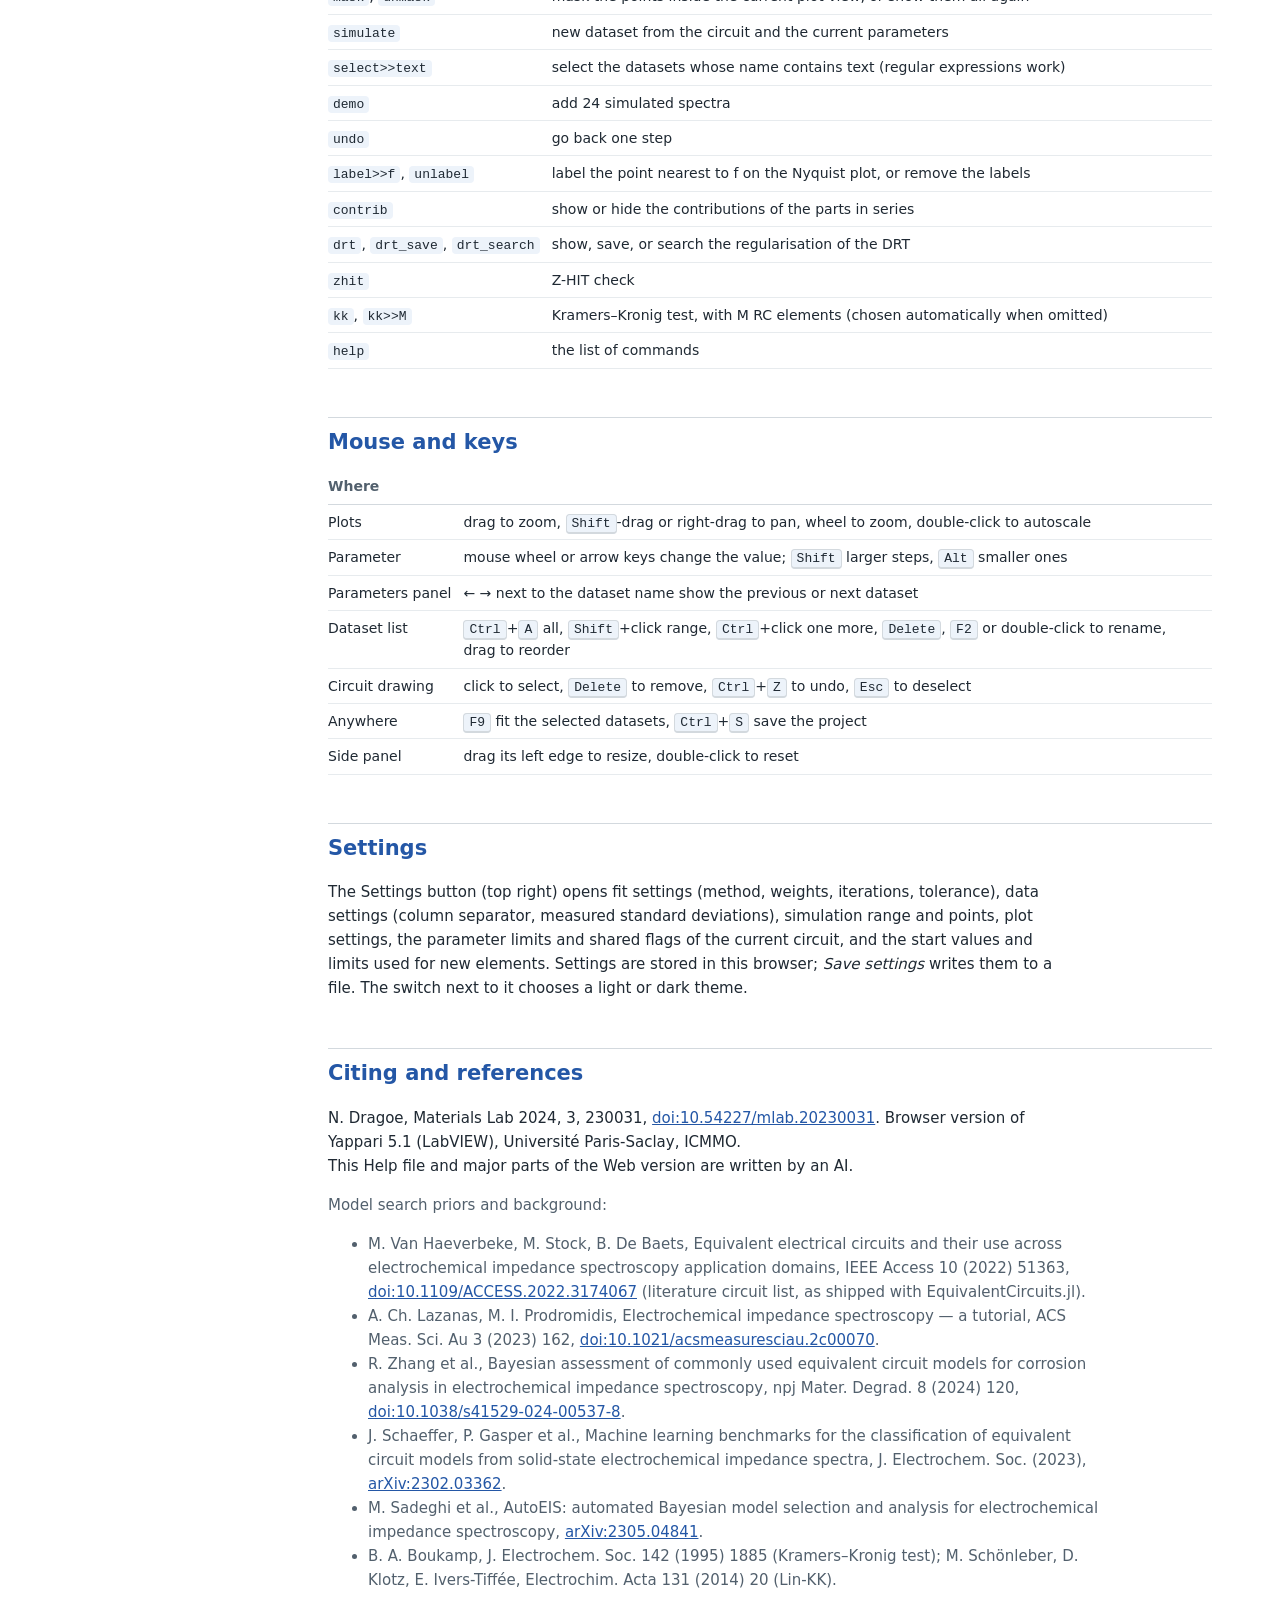
==== commit cb88f43f: "1.11: update inductor limits and reorganize export and report menus" ====
--- a/help.html
+++ b/help.html
@@ -98,7 +98,7 @@
   <li><b>Set start values</b> in the Parameters side panel: type a value, or turn the mouse wheel over a parameter. Tick <i>fit</i> for the parameters to fit.</li>
   <li><b>Fit</b>: click Fit in the top bar or press <kbd>F9</kbd>. Several selected datasets are fitted in parallel, each on its own; switch the mode to Global (Fit side panel) for one fit with shared parameters.</li>
   <li><b>Many spectra</b>: fit one, copy its values to all datasets (Parameters panel, <i>Copy these values to: All datasets</i>), select all with <kbd>Ctrl</kbd>+<kbd>A</kbd> in the list and fit.</li>
-  <li><b>Save</b> parameters, data, a report or the whole project from the File menu (<kbd>Ctrl</kbd>+<kbd>S</kbd> saves the project).</li>
+  <li><b>Save</b> the project from File (<kbd>Ctrl</kbd>+<kbd>S</kbd>), parameters and data from Data, or an HTML report from Analysis.</li>
 </ol>
 <p>Not sure which circuit to use? Analysis, <a href="#search">Search models</a> fits a catalogue of circuits to one spectrum and ranks them.</p>
 
@@ -278,7 +278,7 @@
 <p>Parameter names: R, C, L, Q, Q_n, W, Wo_A, Wo_B, Ws_A, Ws_B, G_R, G_tau, HN_R, HN_tau, HN_a, HN_b. Lines that cannot be read are reported in the status line of the search and skipped.</p>
 <p>The shipped draft weights each circuit as 1 + its occurrences in the literature list of Van Haeverbeke et al. (circuits from published studies in seven domains, with their DOIs in the comments) + 2 × the reviews and benchmarks that present it as a standard model (Lazanas &amp; Prodromidis; Gamry; Zhang et al.; Schaeffer, Gasper et al.). Adapt it to your field: raise the circuits your community uses, set 0 for those that make no physical sense for your system.</p>
 
-<h2 id="saving">Saving and reports (File menu)</h2>
+<h2 id="saving">Saving and reports</h2>
 <table>
   <tr><th>Entry</th><th>Writes</th></tr>
   <tr><td>Save project</td><td>a <code>.json</code> file with the circuit, limits, settings, all datasets (data, masks, σ, labels, values, fit statistics, normalisation) and the Log; File, Open project or a drop reads it back</td></tr>
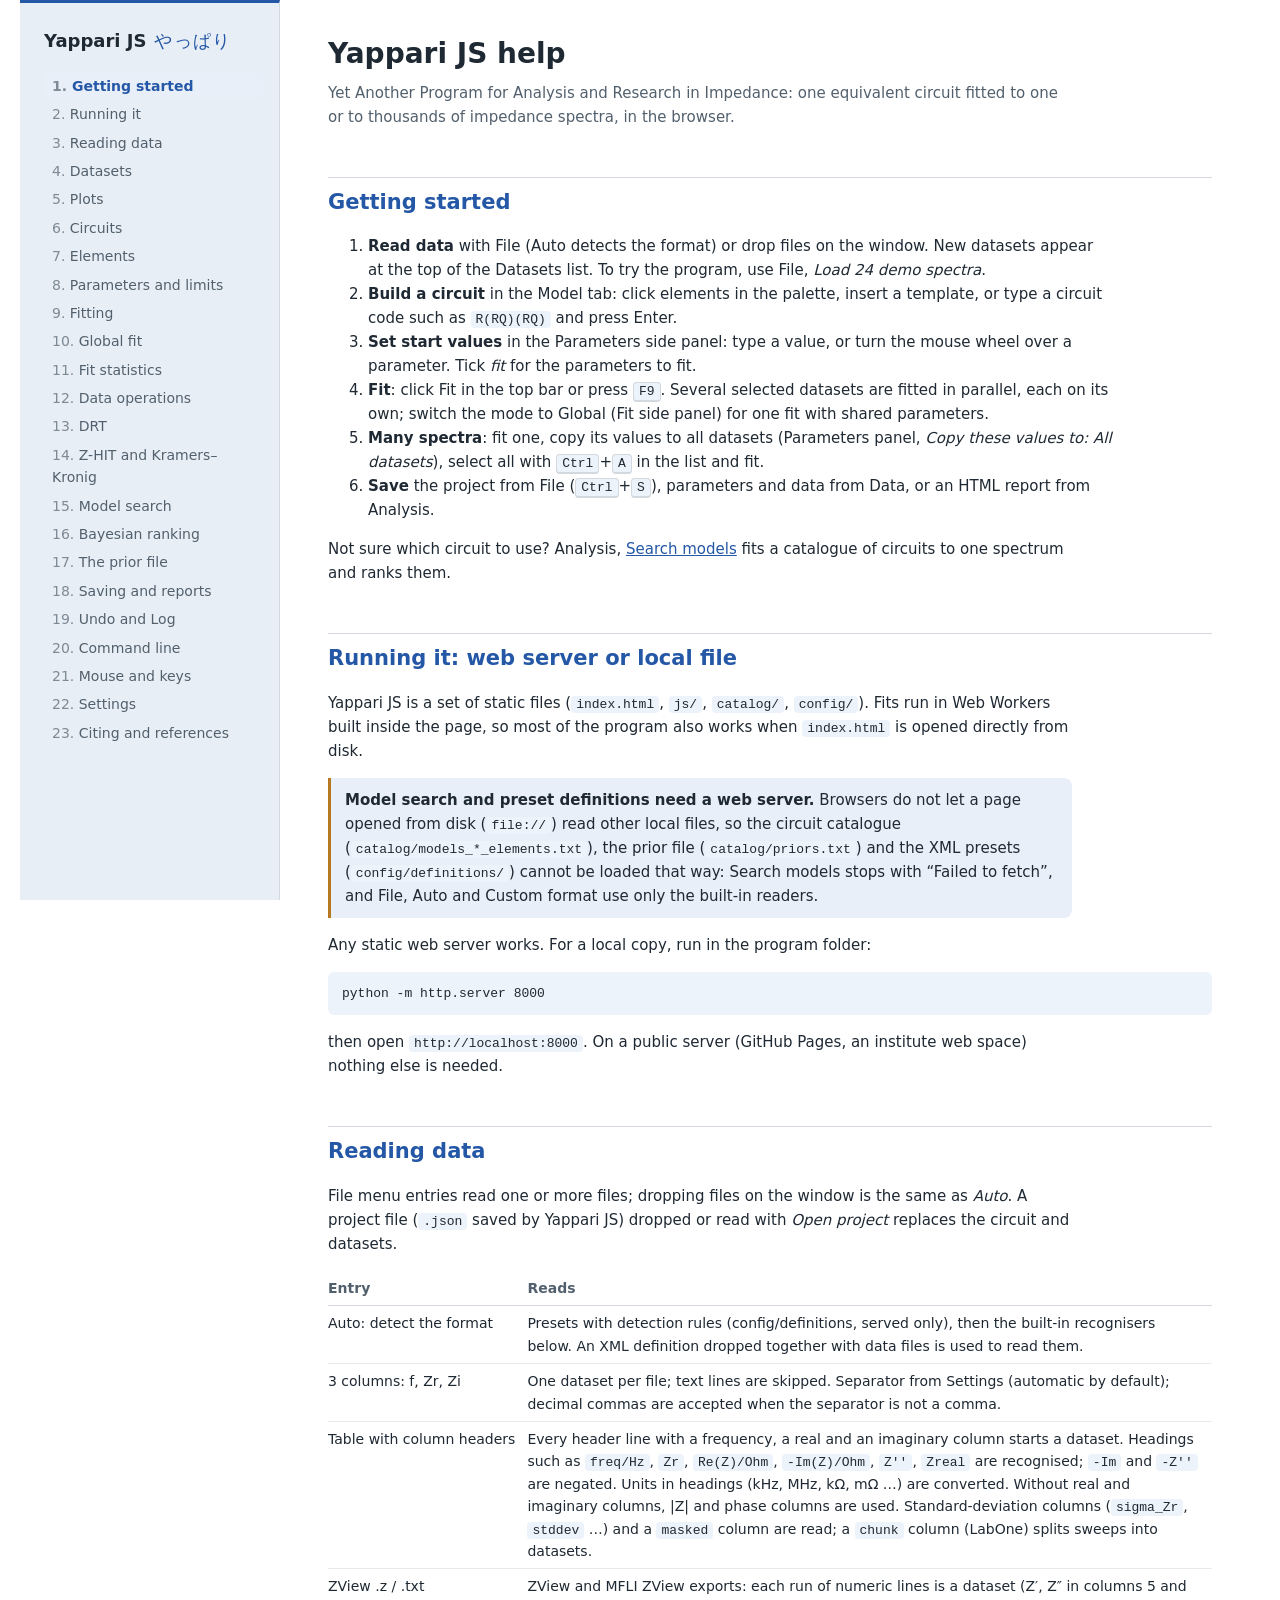
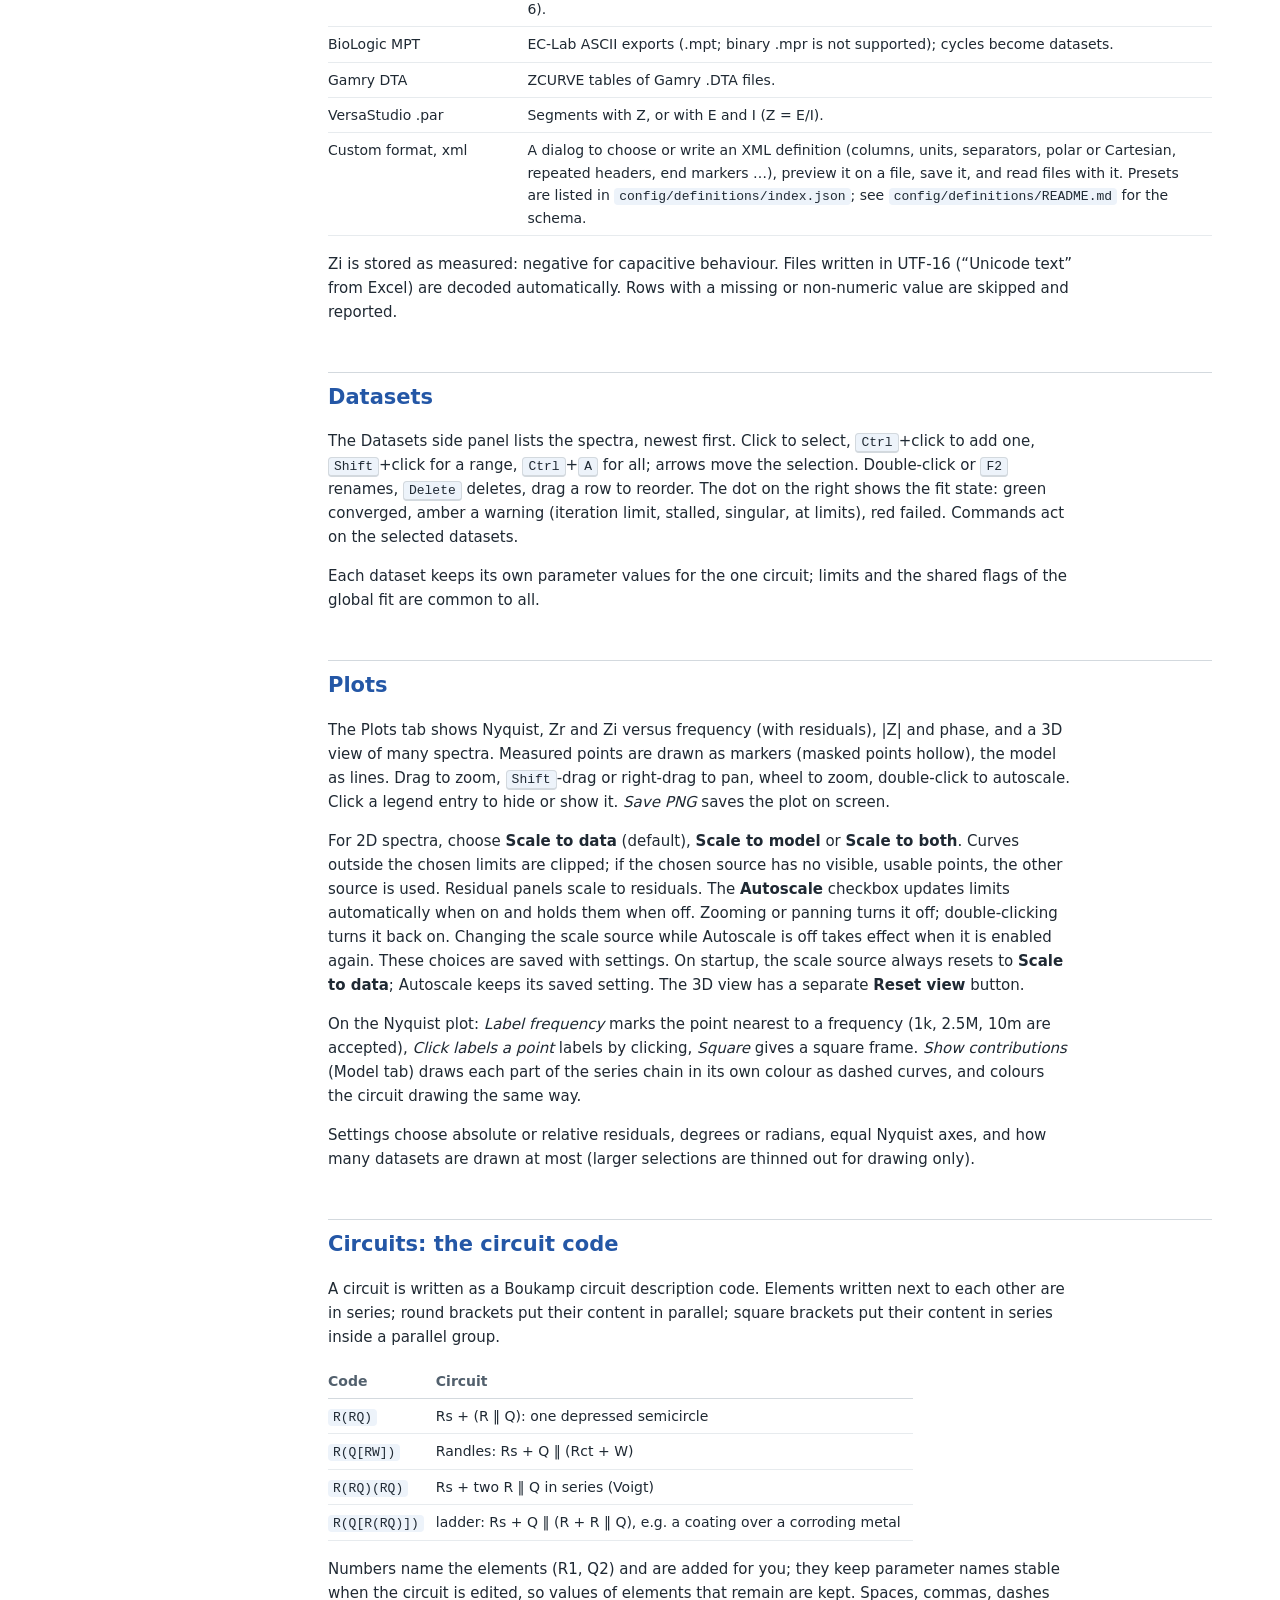
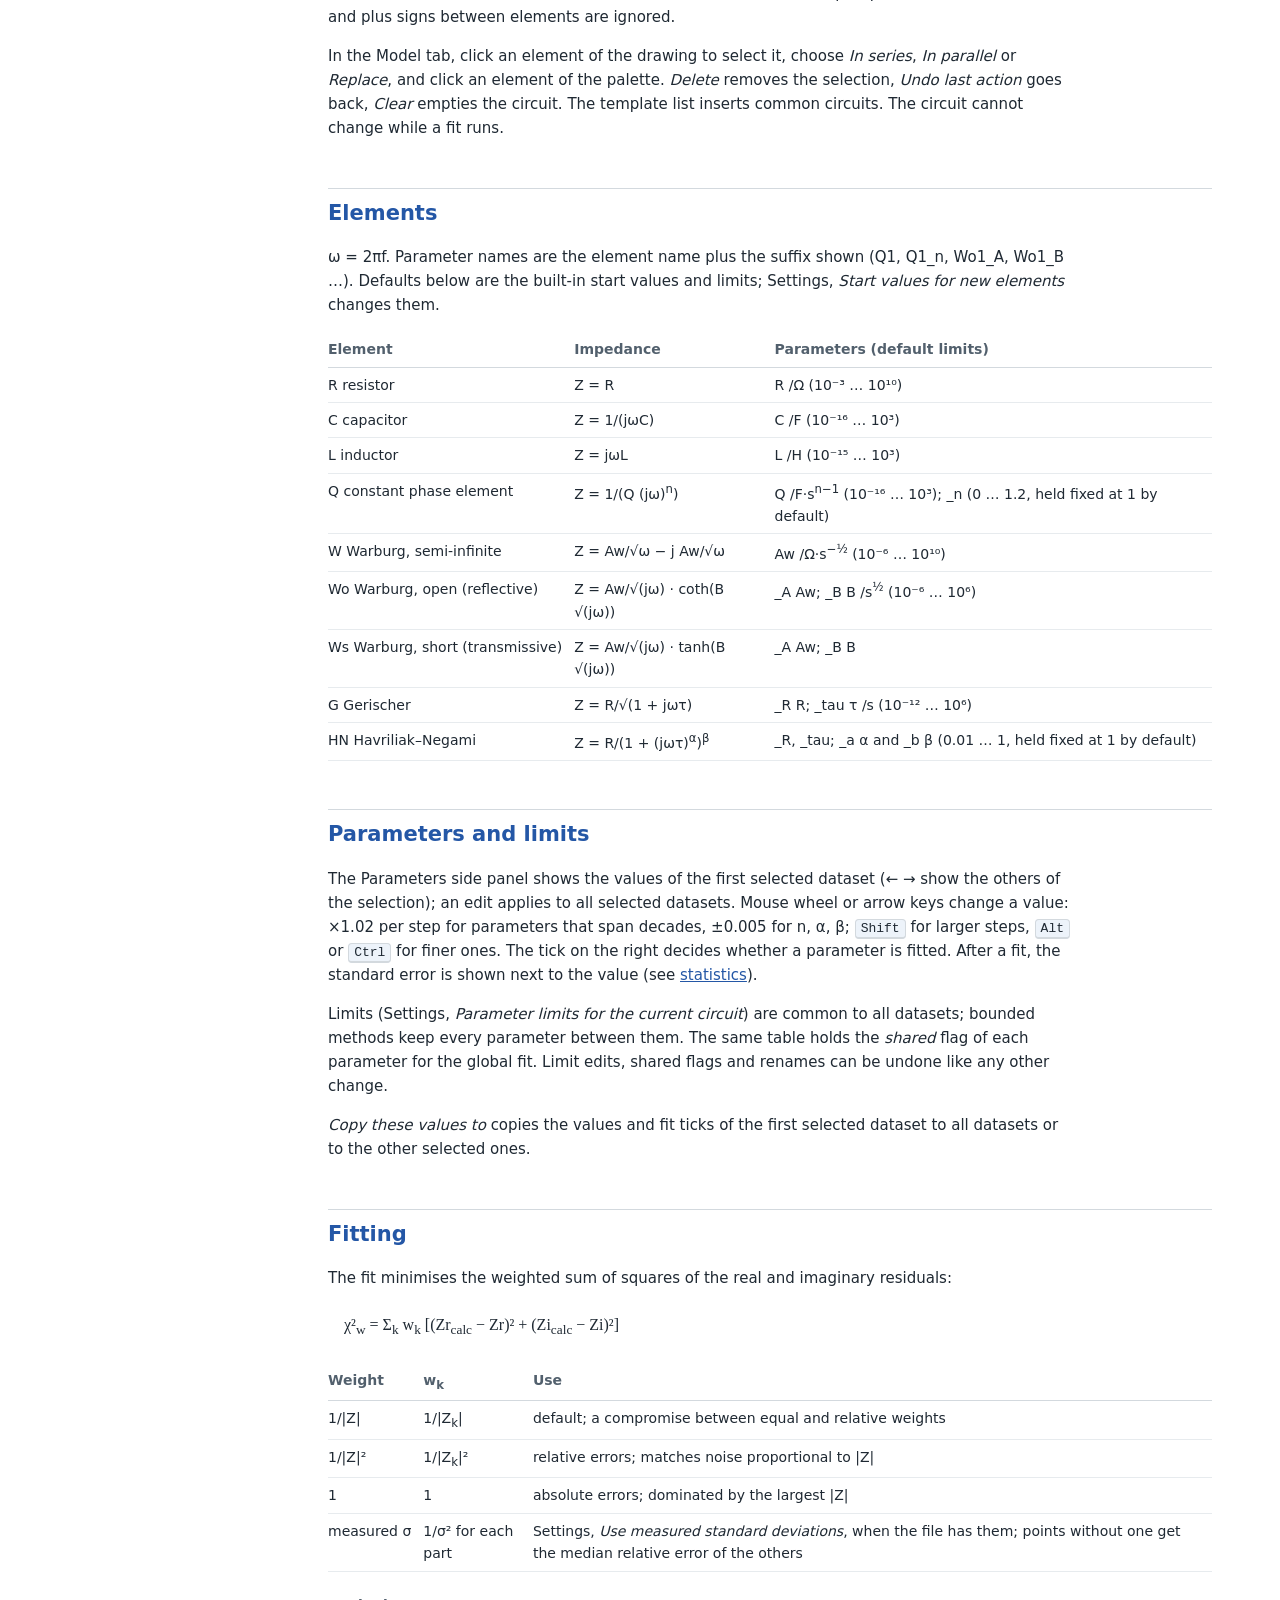
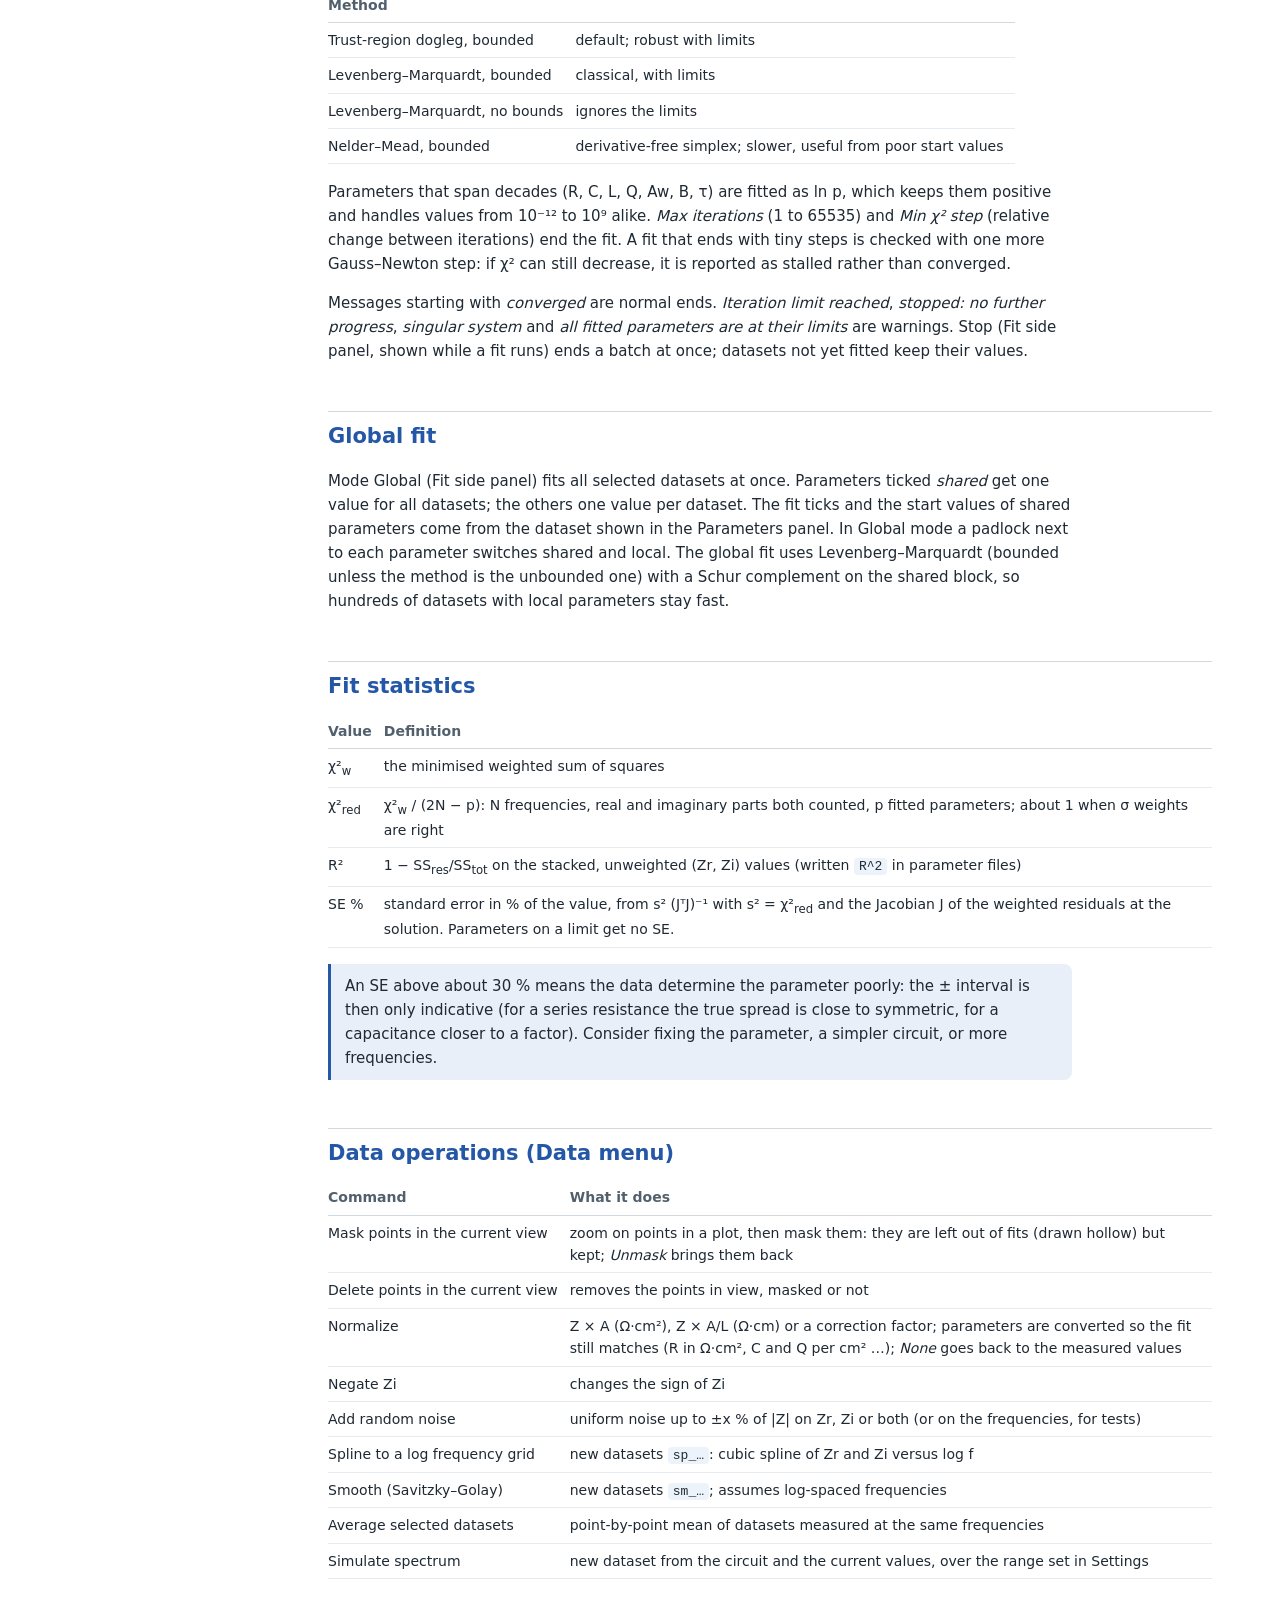
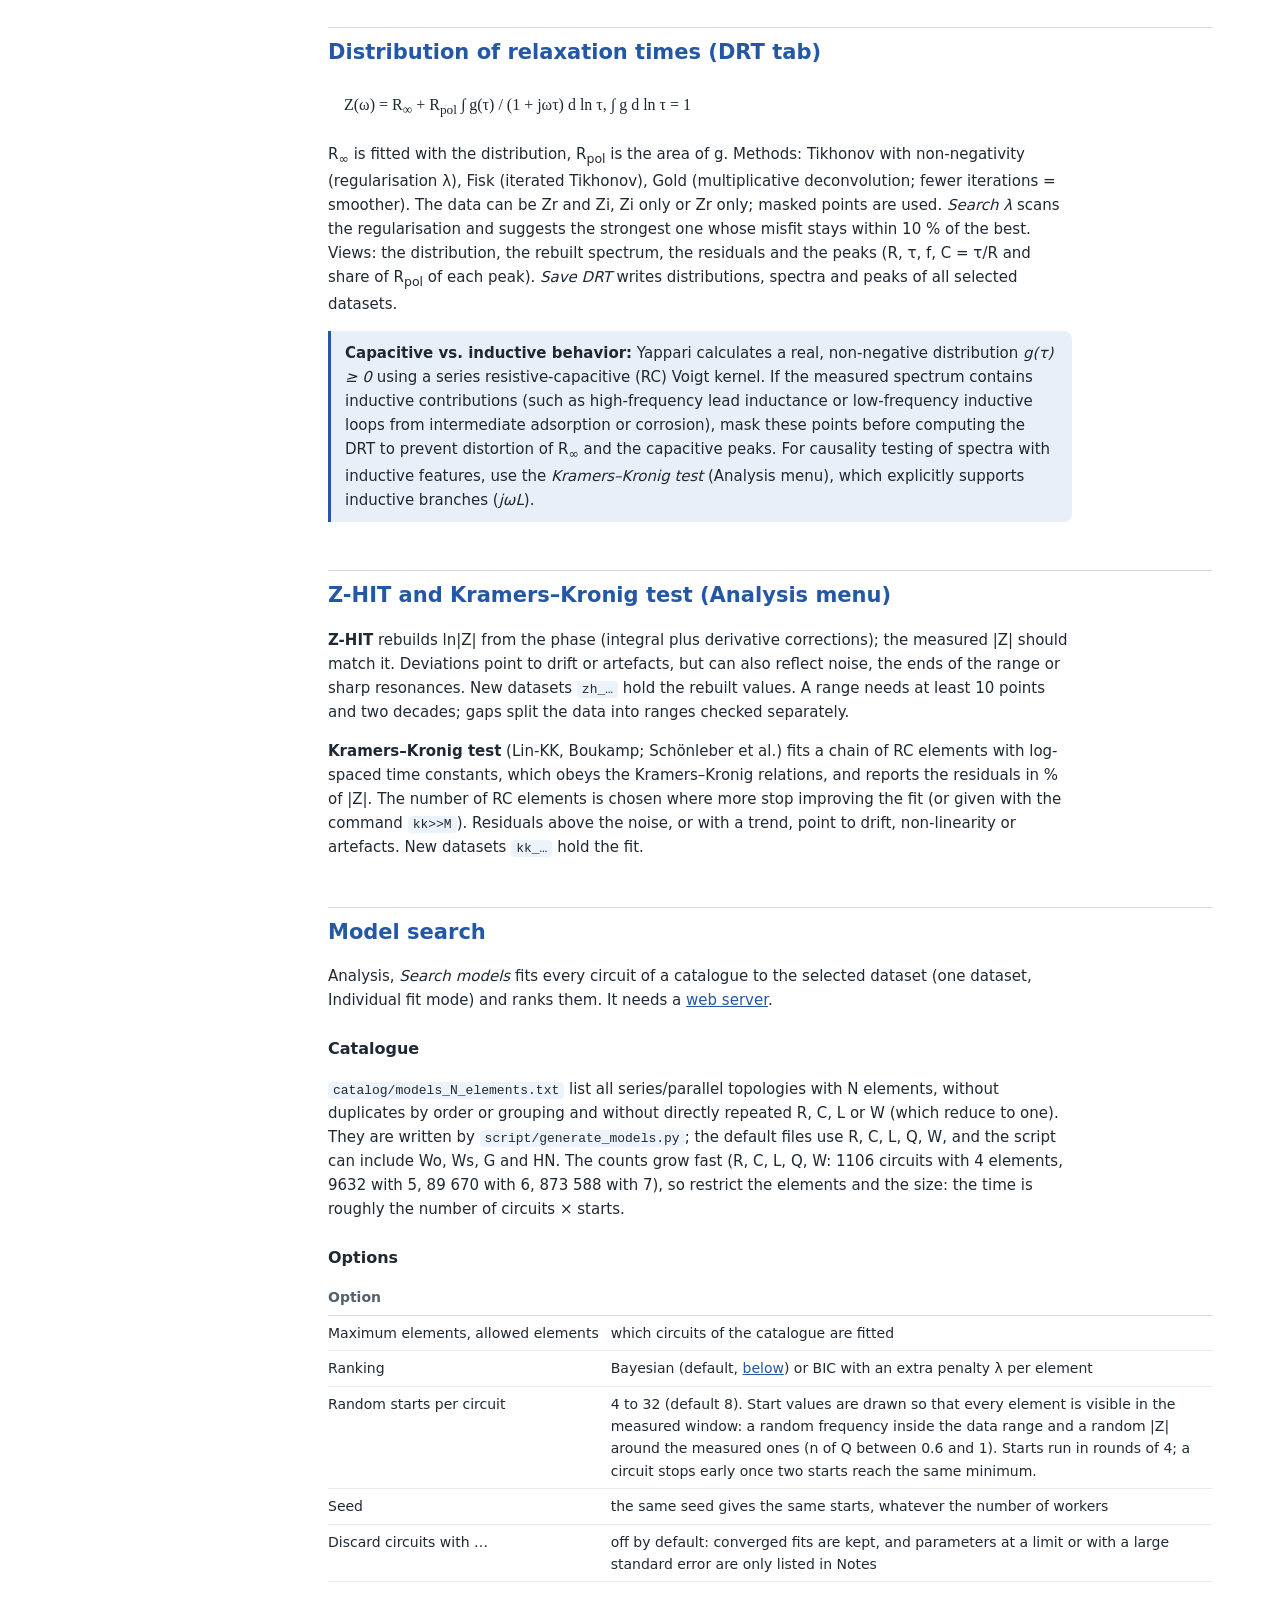
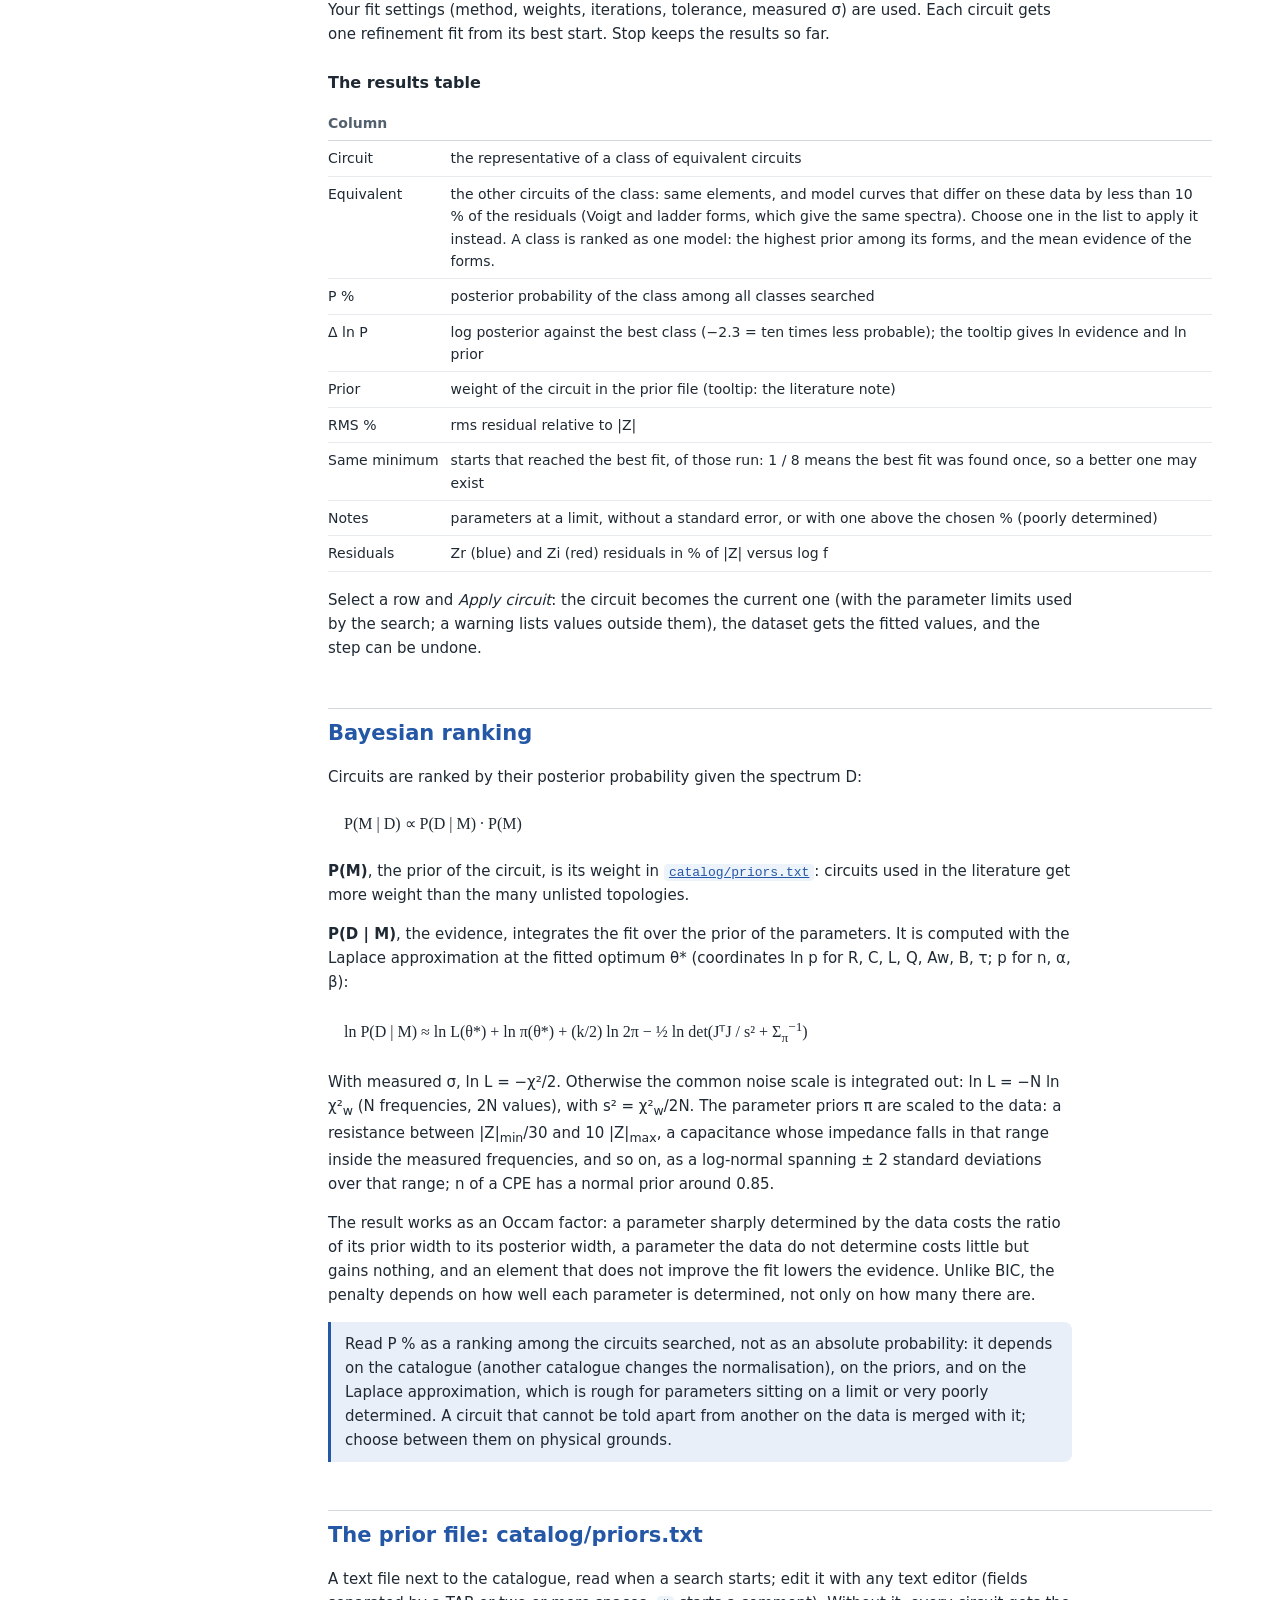
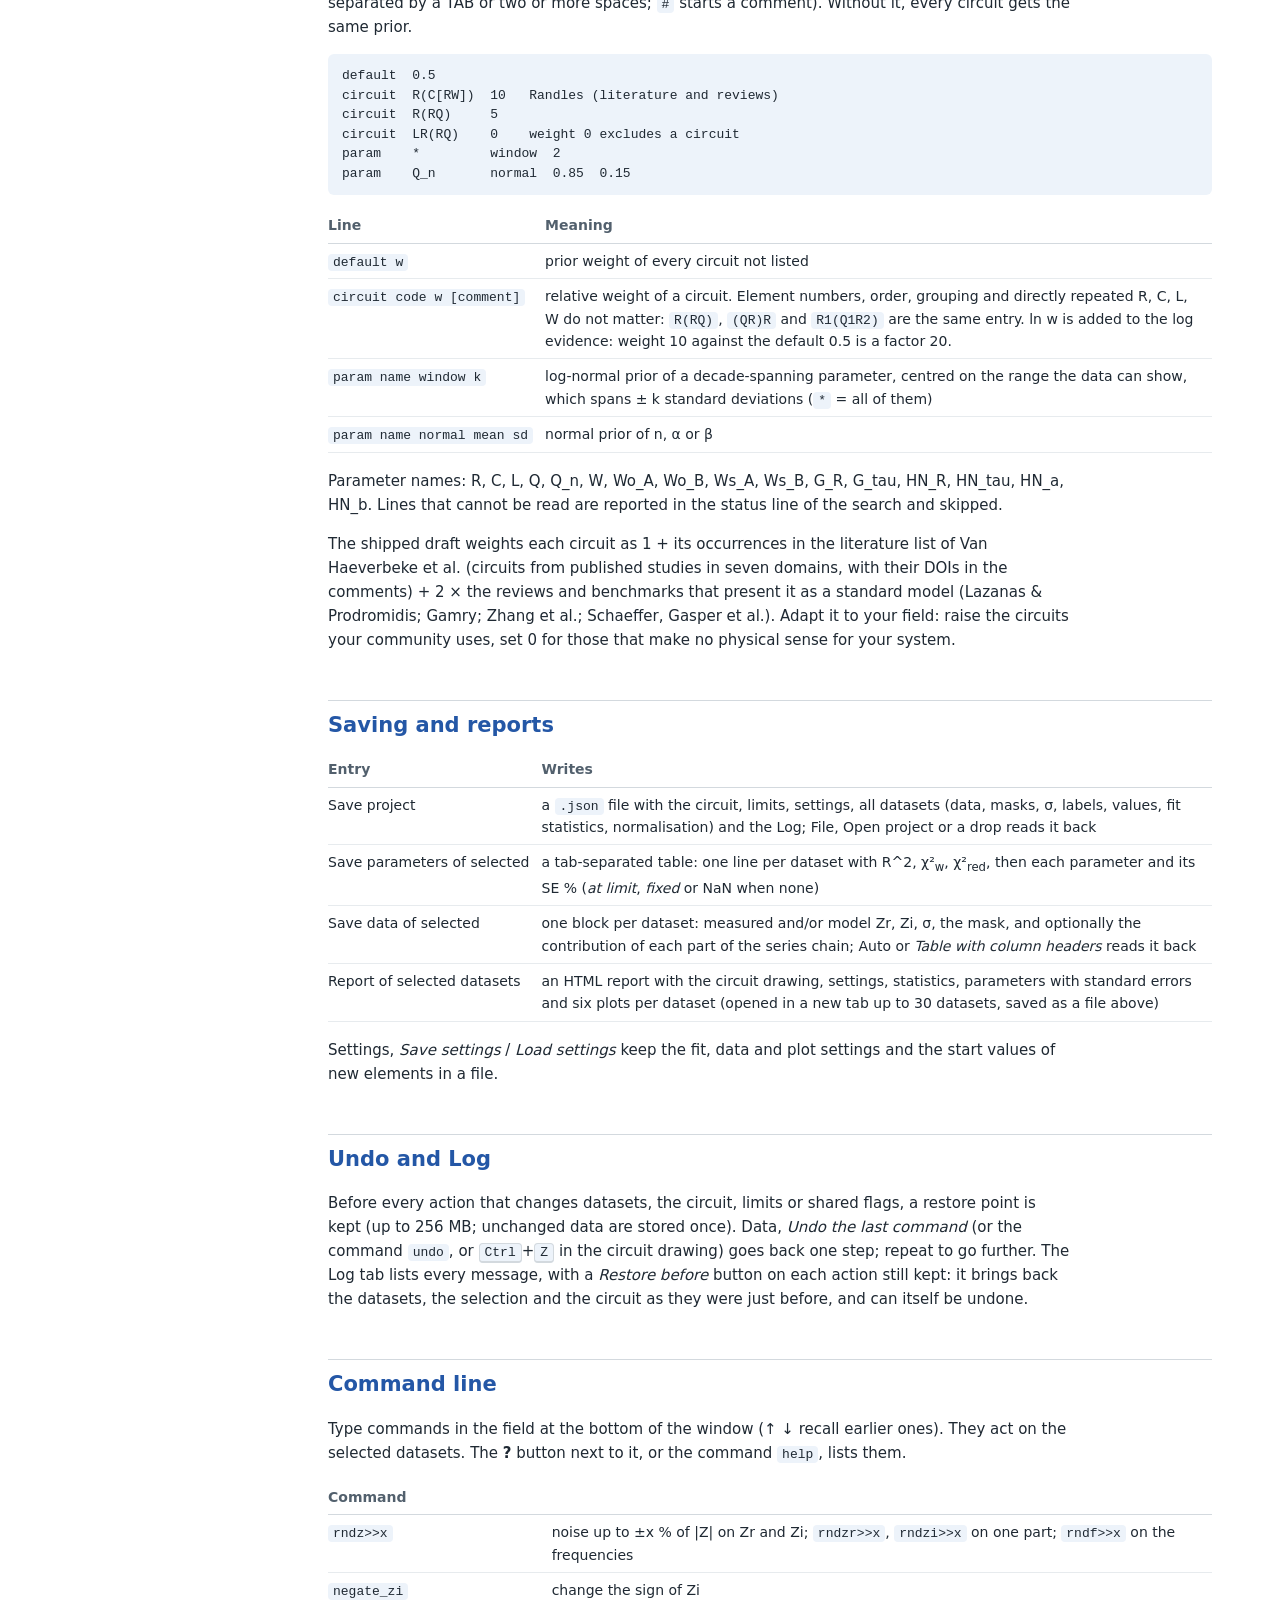
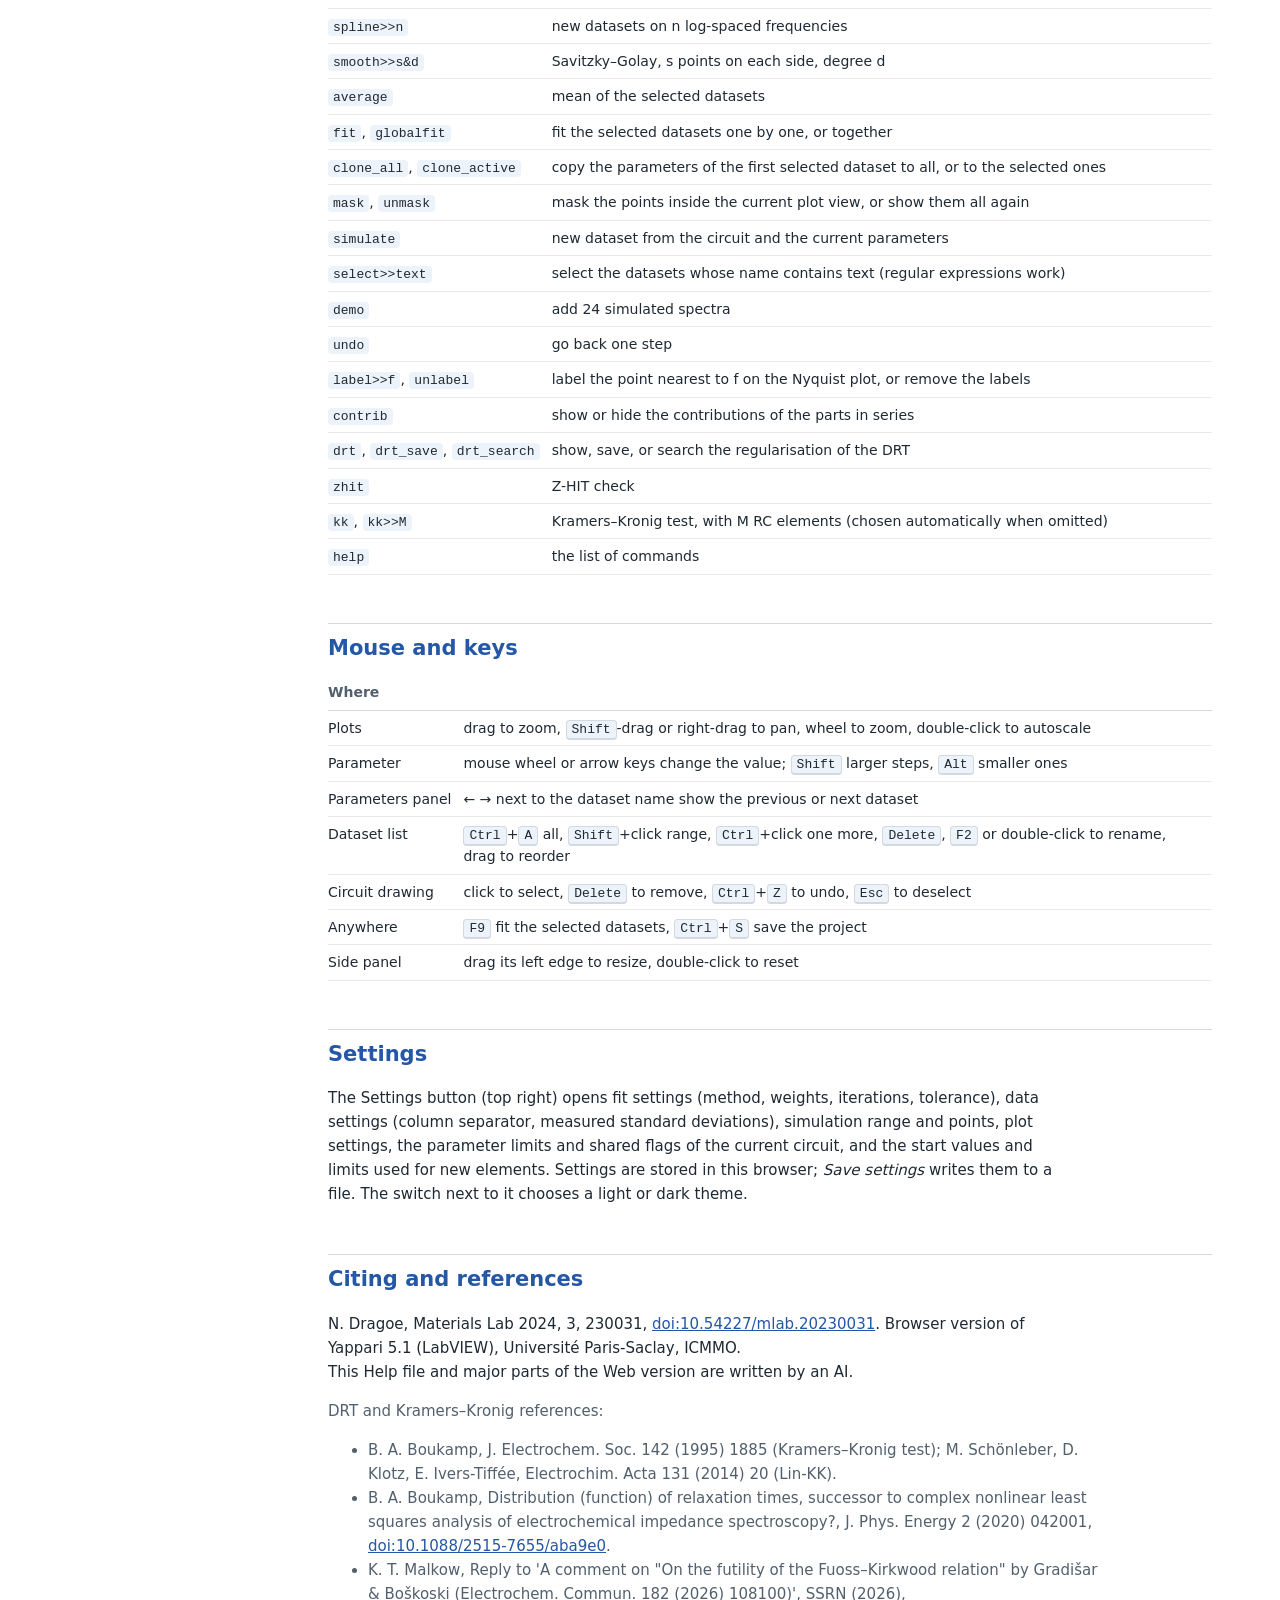
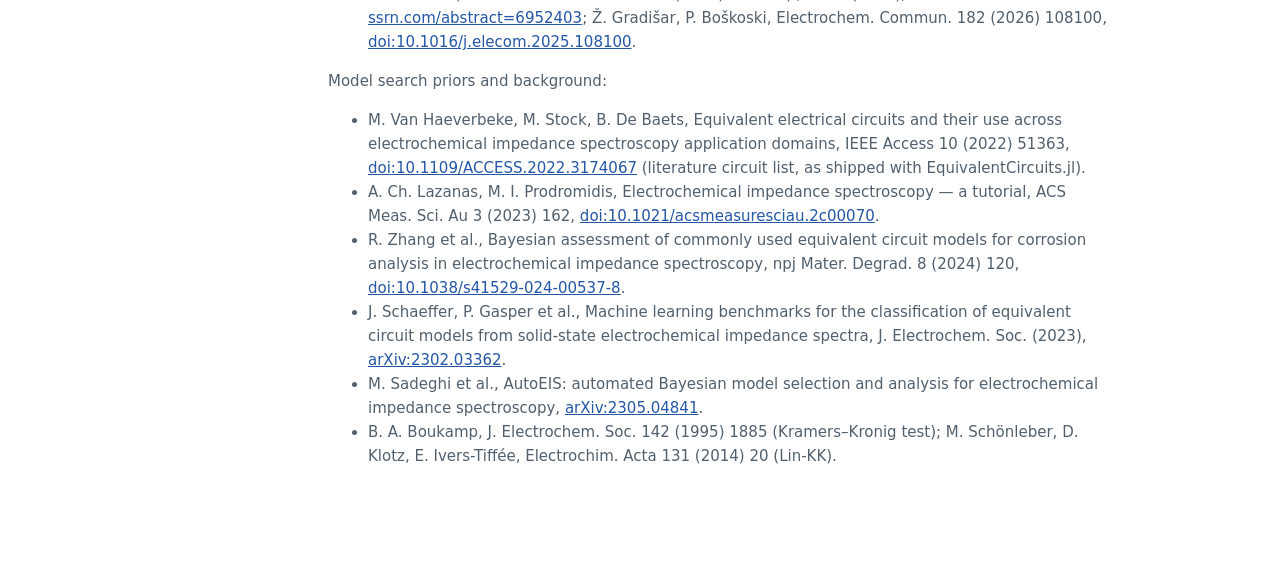
==== commit 0ae518a6: "1.12: add DRT inductive note and literature references" ====
--- a/help.html
+++ b/help.html
@@ -216,6 +216,7 @@
 <h2 id="drt">Distribution of relaxation times (DRT tab)</h2>
 <p class="eq">Z(ω) = R<sub>∞</sub> + R<sub>pol</sub> ∫ g(τ) / (1 + jωτ) d ln τ,  ∫ g d ln τ = 1</p>
 <p>R<sub>∞</sub> is fitted with the distribution, R<sub>pol</sub> is the area of g. Methods: Tikhonov with non-negativity (regularisation λ), Fisk (iterated Tikhonov), Gold (multiplicative deconvolution; fewer iterations = smoother). The data can be Zr and Zi, Zi only or Zr only; masked points are used. <i>Search λ</i> scans the regularisation and suggests the strongest one whose misfit stays within 10 % of the best. Views: the distribution, the rebuilt spectrum, the residuals and the peaks (R, τ, f, C = τ/R and share of R<sub>pol</sub> of each peak). <i>Save DRT</i> writes distributions, spectra and peaks of all selected datasets.</p>
+<div class="note"><b>Capacitive vs. inductive behavior:</b> Yappari calculates a real, non-negative distribution <i>g(τ) ≥ 0</i> using a series resistive-capacitive (RC) Voigt kernel. If the measured spectrum contains inductive contributions (such as high-frequency lead inductance or low-frequency inductive loops from intermediate adsorption or corrosion), mask these points before computing the DRT to prevent distortion of R<sub>∞</sub> and the capacitive peaks. For causality testing of spectra with inductive features, use the <i>Kramers–Kronig test</i> (Analysis menu), which explicitly supports inductive branches (<i>jωL</i>).</div>
 
 <h2 id="checks">Z-HIT and Kramers–Kronig test (Analysis menu)</h2>
 <p><b>Z-HIT</b> rebuilds ln|Z| from the phase (integral plus derivative corrections); the measured |Z| should match it. Deviations point to drift or artefacts, but can also reflect noise, the ends of the range or sharp resonances. New datasets <code>zh_…</code> hold the rebuilt values. A range needs at least 10 points and two decades; gaps split the data into ranges checked separately.</p>
@@ -332,6 +333,12 @@
 
 <h2 id="cite">Citing and references</h2>
 <p>N. Dragoe, Materials Lab 2024, 3, 230031, <a href="https://doi.org/10.54227/mlab.20230031">doi:10.54227/mlab.20230031</a>. Browser version of Yappari 5.1 (LabVIEW), Université Paris-Saclay, ICMMO.<br>This Help file and major parts of the Web version are written by an AI. </p>
+<p class="muted">DRT and Kramers–Kronig references:</p>
+<ul class="muted">
+  <li>B. A. Boukamp, J. Electrochem. Soc. 142 (1995) 1885 (Kramers–Kronig test); M. Schönleber, D. Klotz, E. Ivers-Tiffée, Electrochim. Acta 131 (2014) 20 (Lin-KK).</li>
+  <li>B. A. Boukamp, Distribution (function) of relaxation times, successor to complex nonlinear least squares analysis of electrochemical impedance spectroscopy?, J. Phys. Energy 2 (2020) 042001, <a href="https://doi.org/10.1088/2515-7655/aba9e0">doi:10.1088/2515-7655/aba9e0</a>.</li>
+  <li>K. T. Malkow, Reply to 'A comment on "On the futility of the Fuoss–Kirkwood relation" by Gradišar &amp; Boškoski (Electrochem. Commun. 182 (2026) 108100)', SSRN (2026), <a href="https://ssrn.com/abstract=6952403">ssrn.com/abstract=6952403</a>; Ž. Gradišar, P. Boškoski, Electrochem. Commun. 182 (2026) 108100, <a href="https://doi.org/10.1016/j.elecom.2025.108100">doi:10.1016/j.elecom.2025.108100</a>.</li>
+</ul>
 <p class="muted">Model search priors and background:</p>
 <ul class="muted">
   <li>M. Van Haeverbeke, M. Stock, B. De Baets, Equivalent electrical circuits and their use across electrochemical impedance spectroscopy application domains, IEEE Access 10 (2022) 51363, <a href="https://doi.org/10.1109/ACCESS.2022.3174067">doi:10.1109/ACCESS.2022.3174067</a> (literature circuit list, as shipped with EquivalentCircuits.jl).</li>
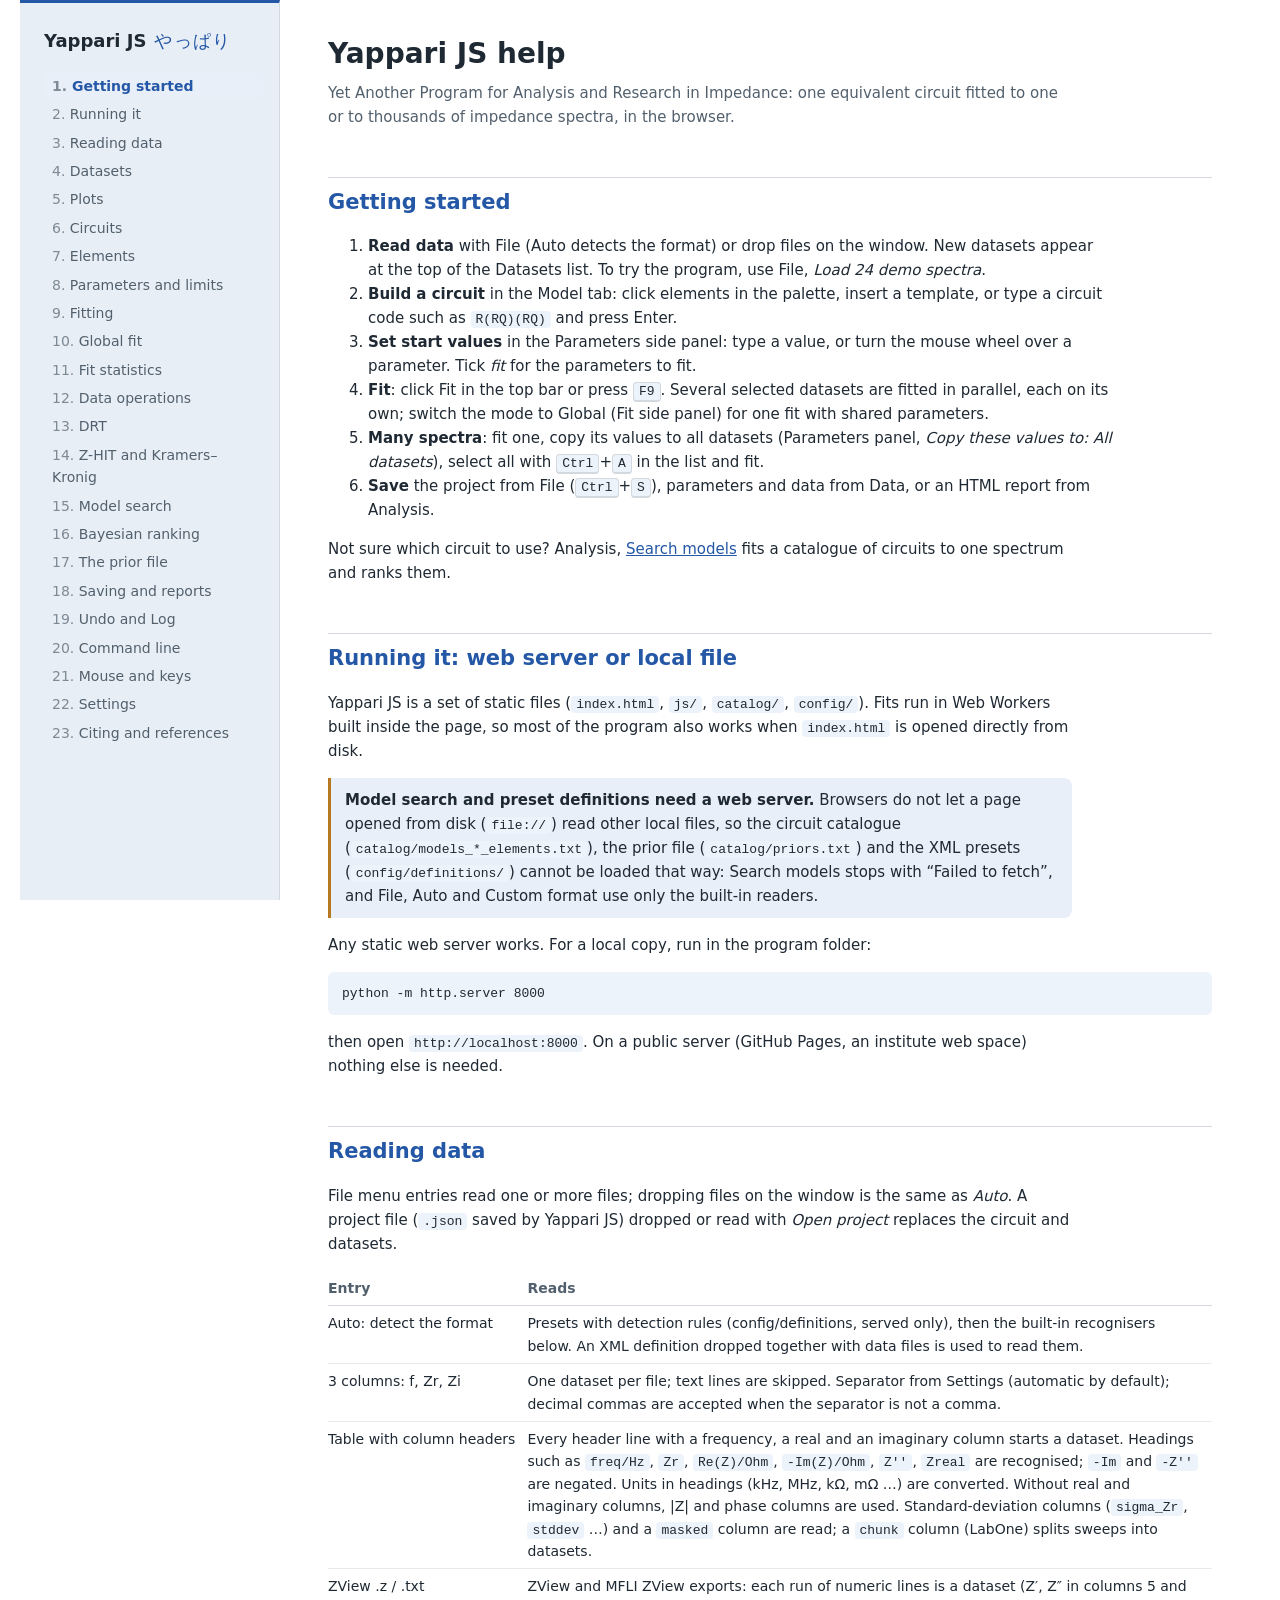
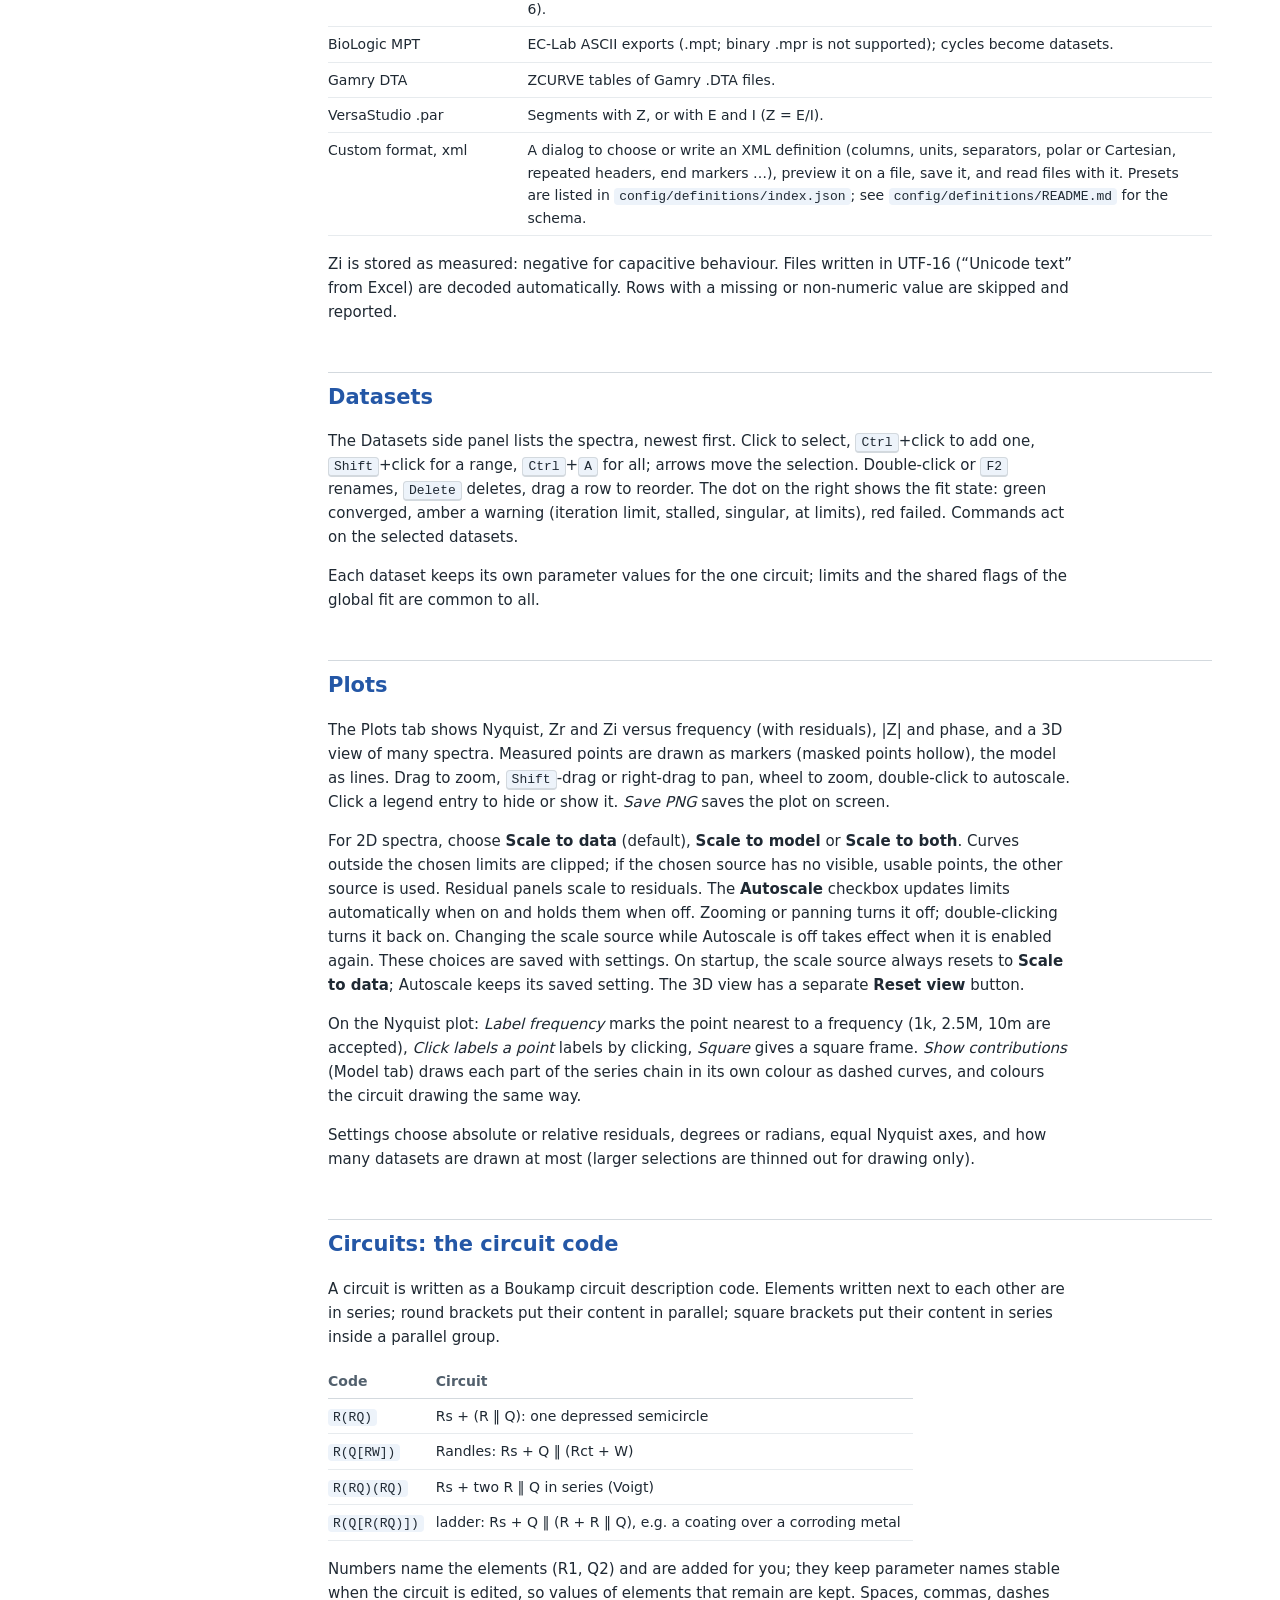
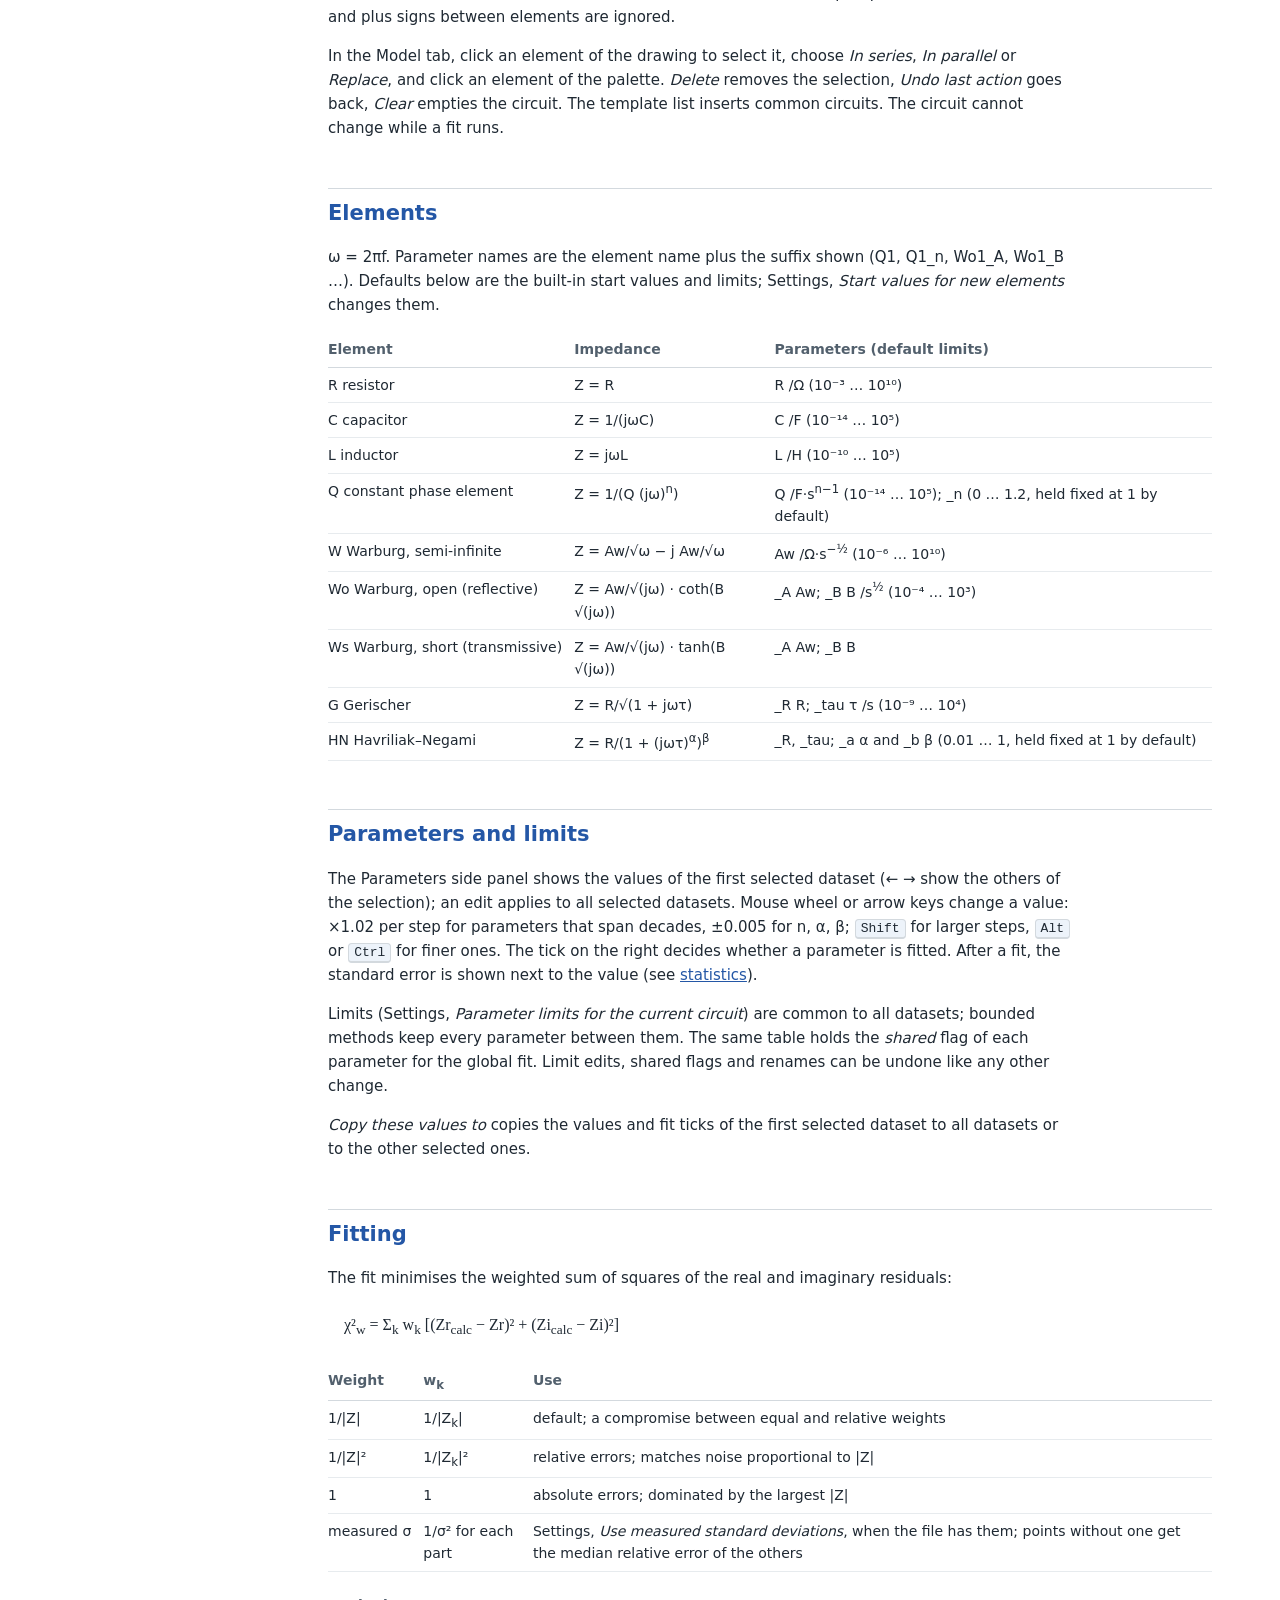
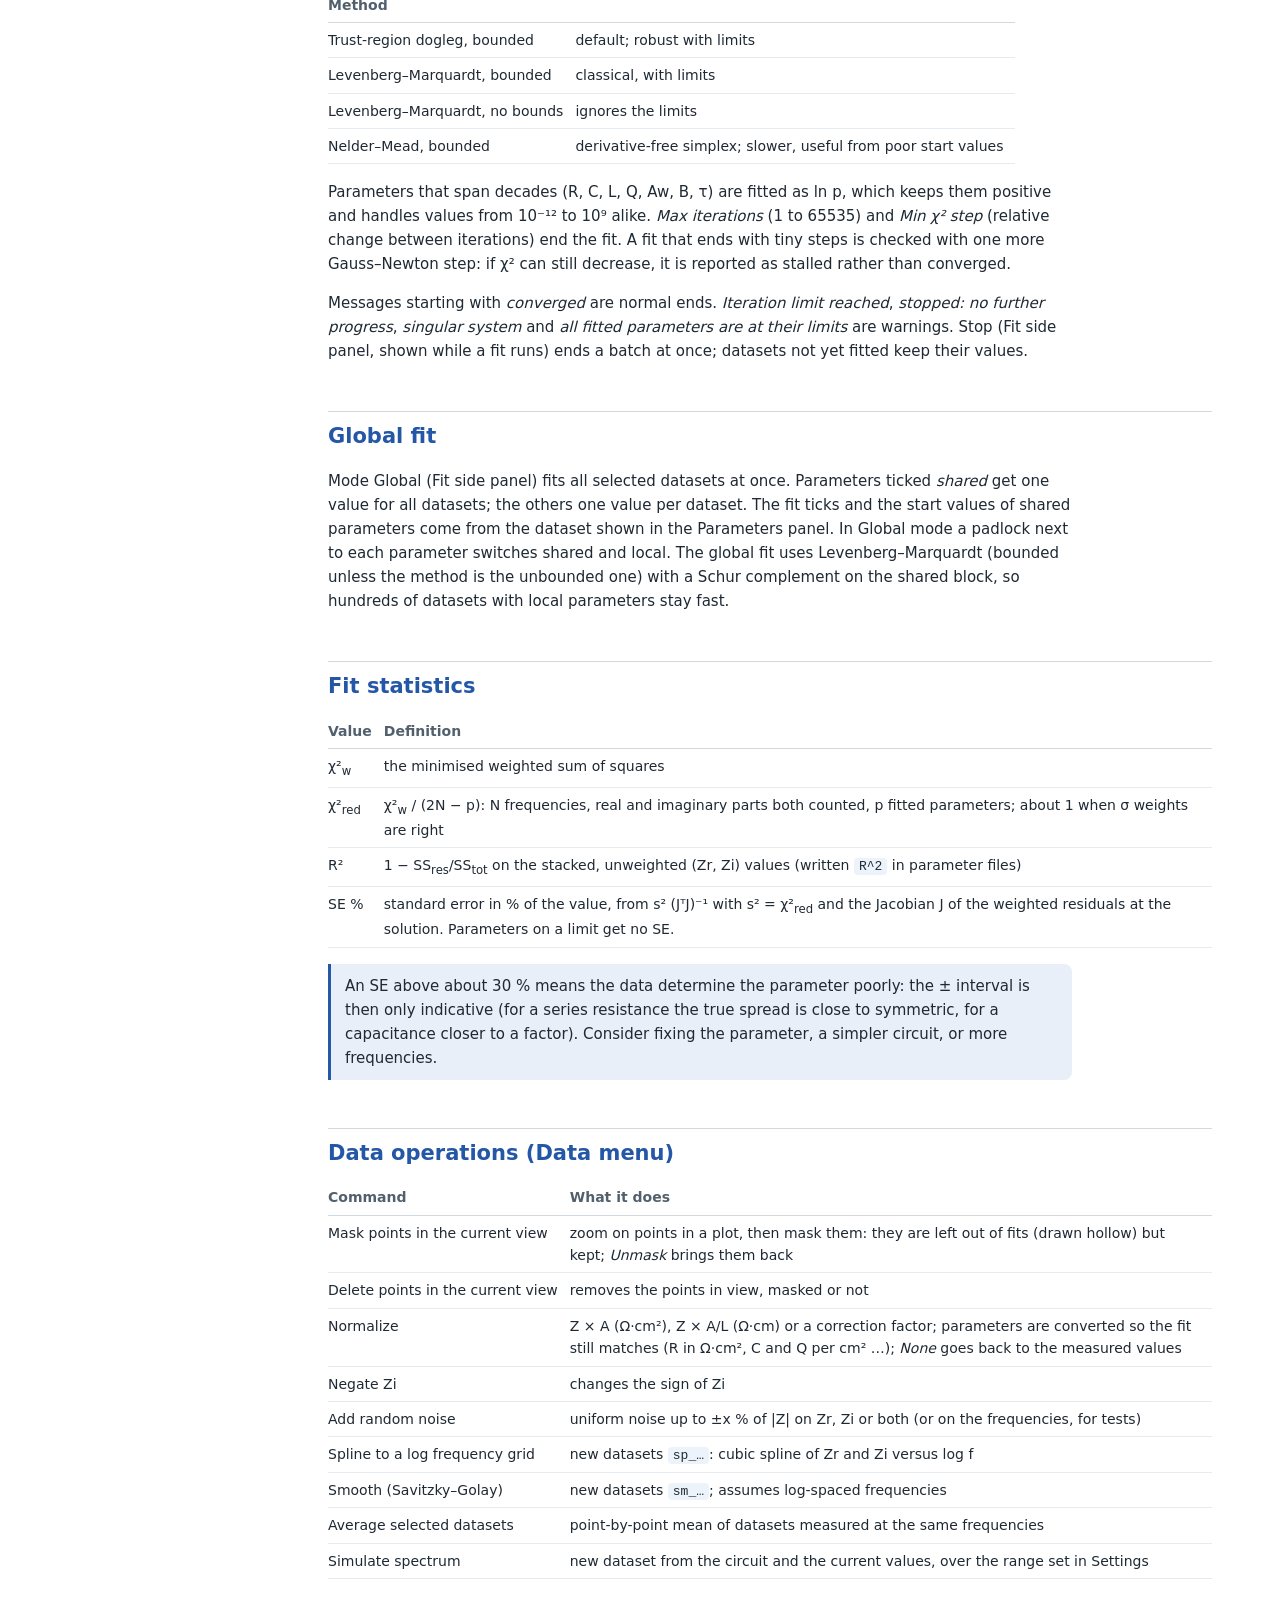
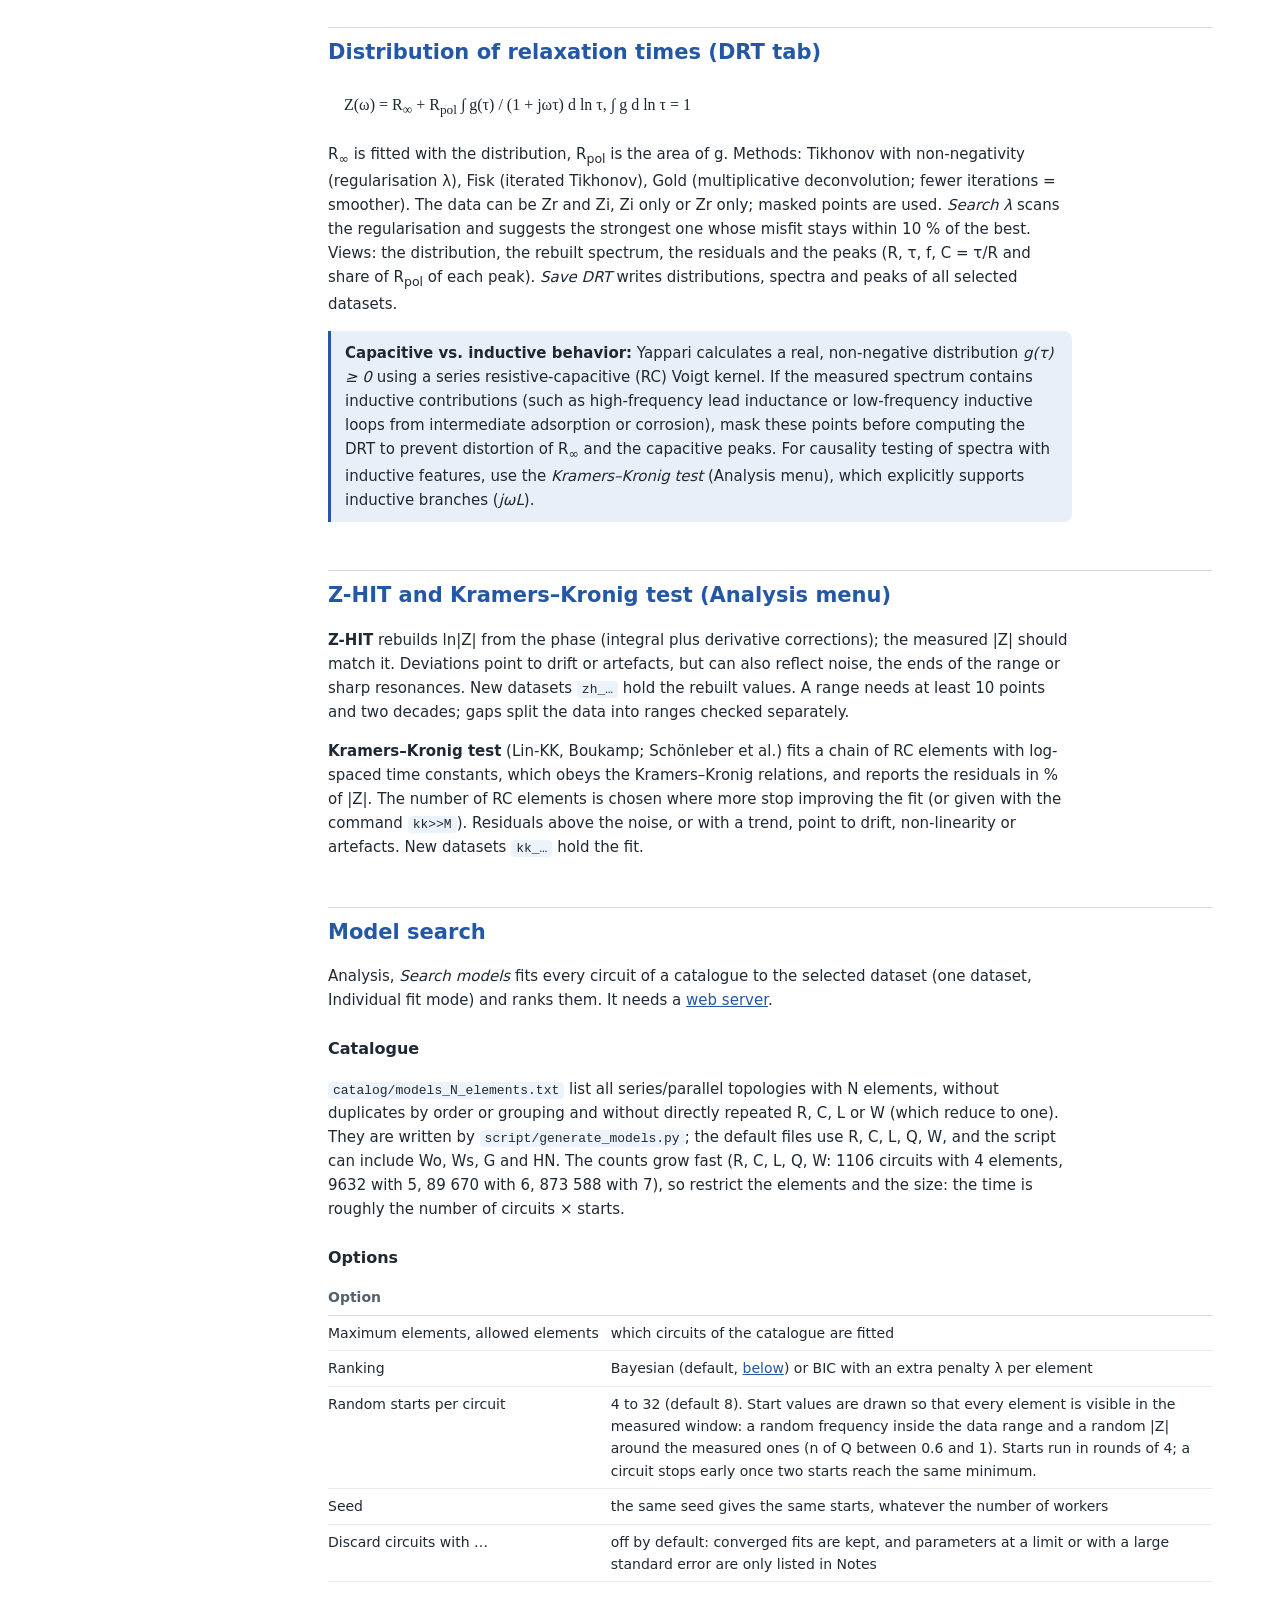
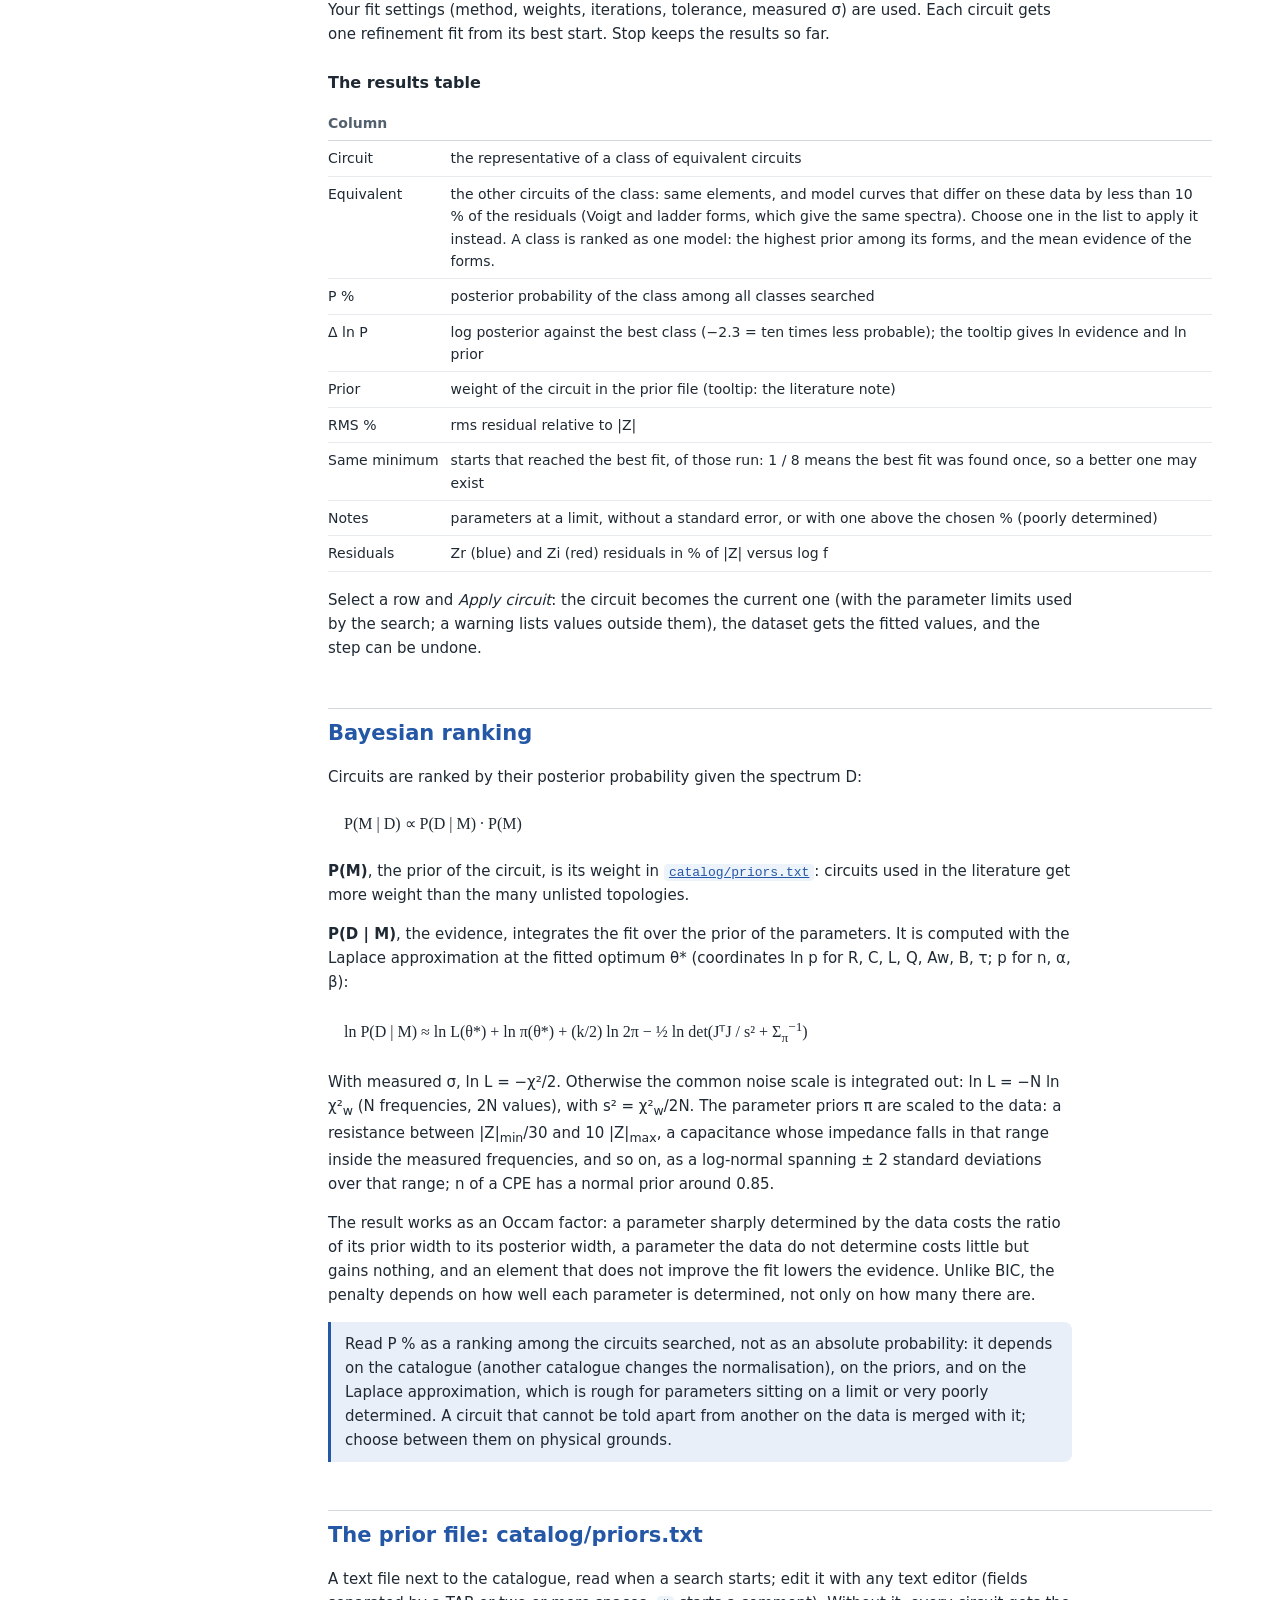
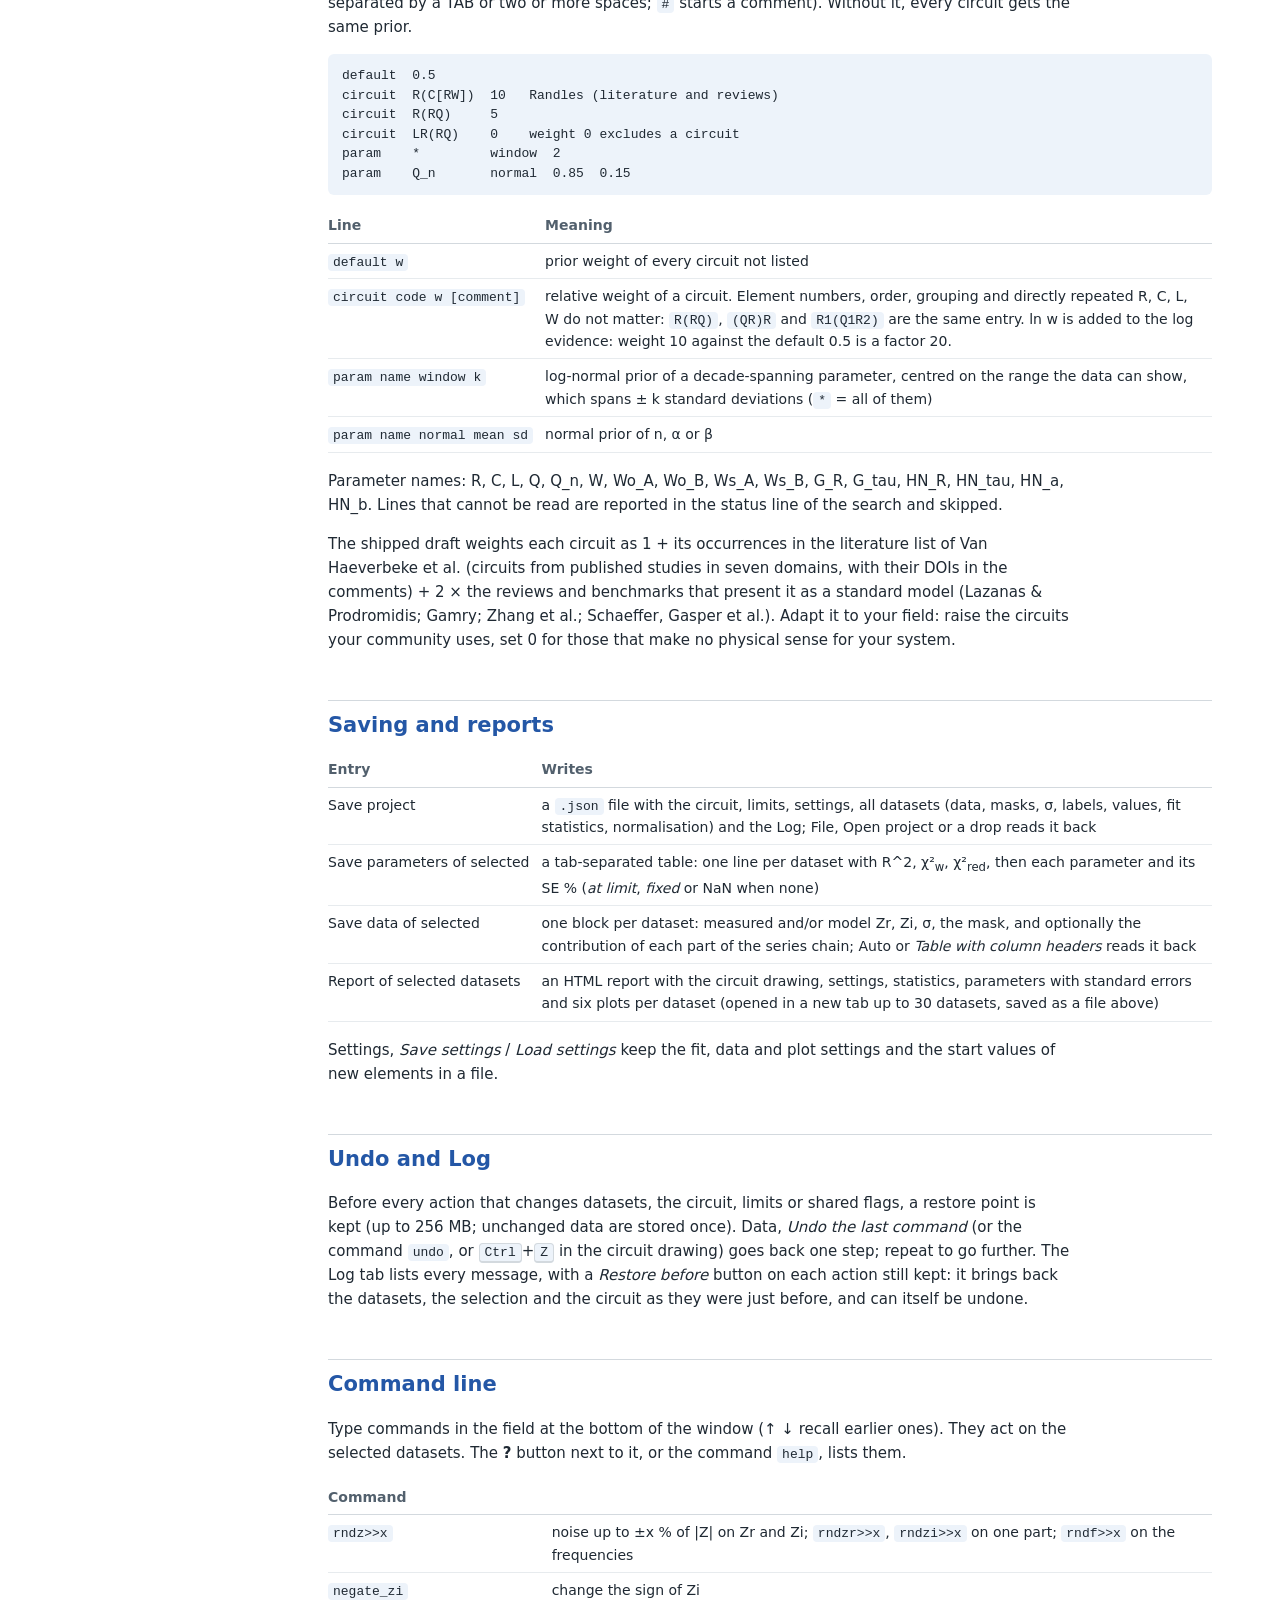
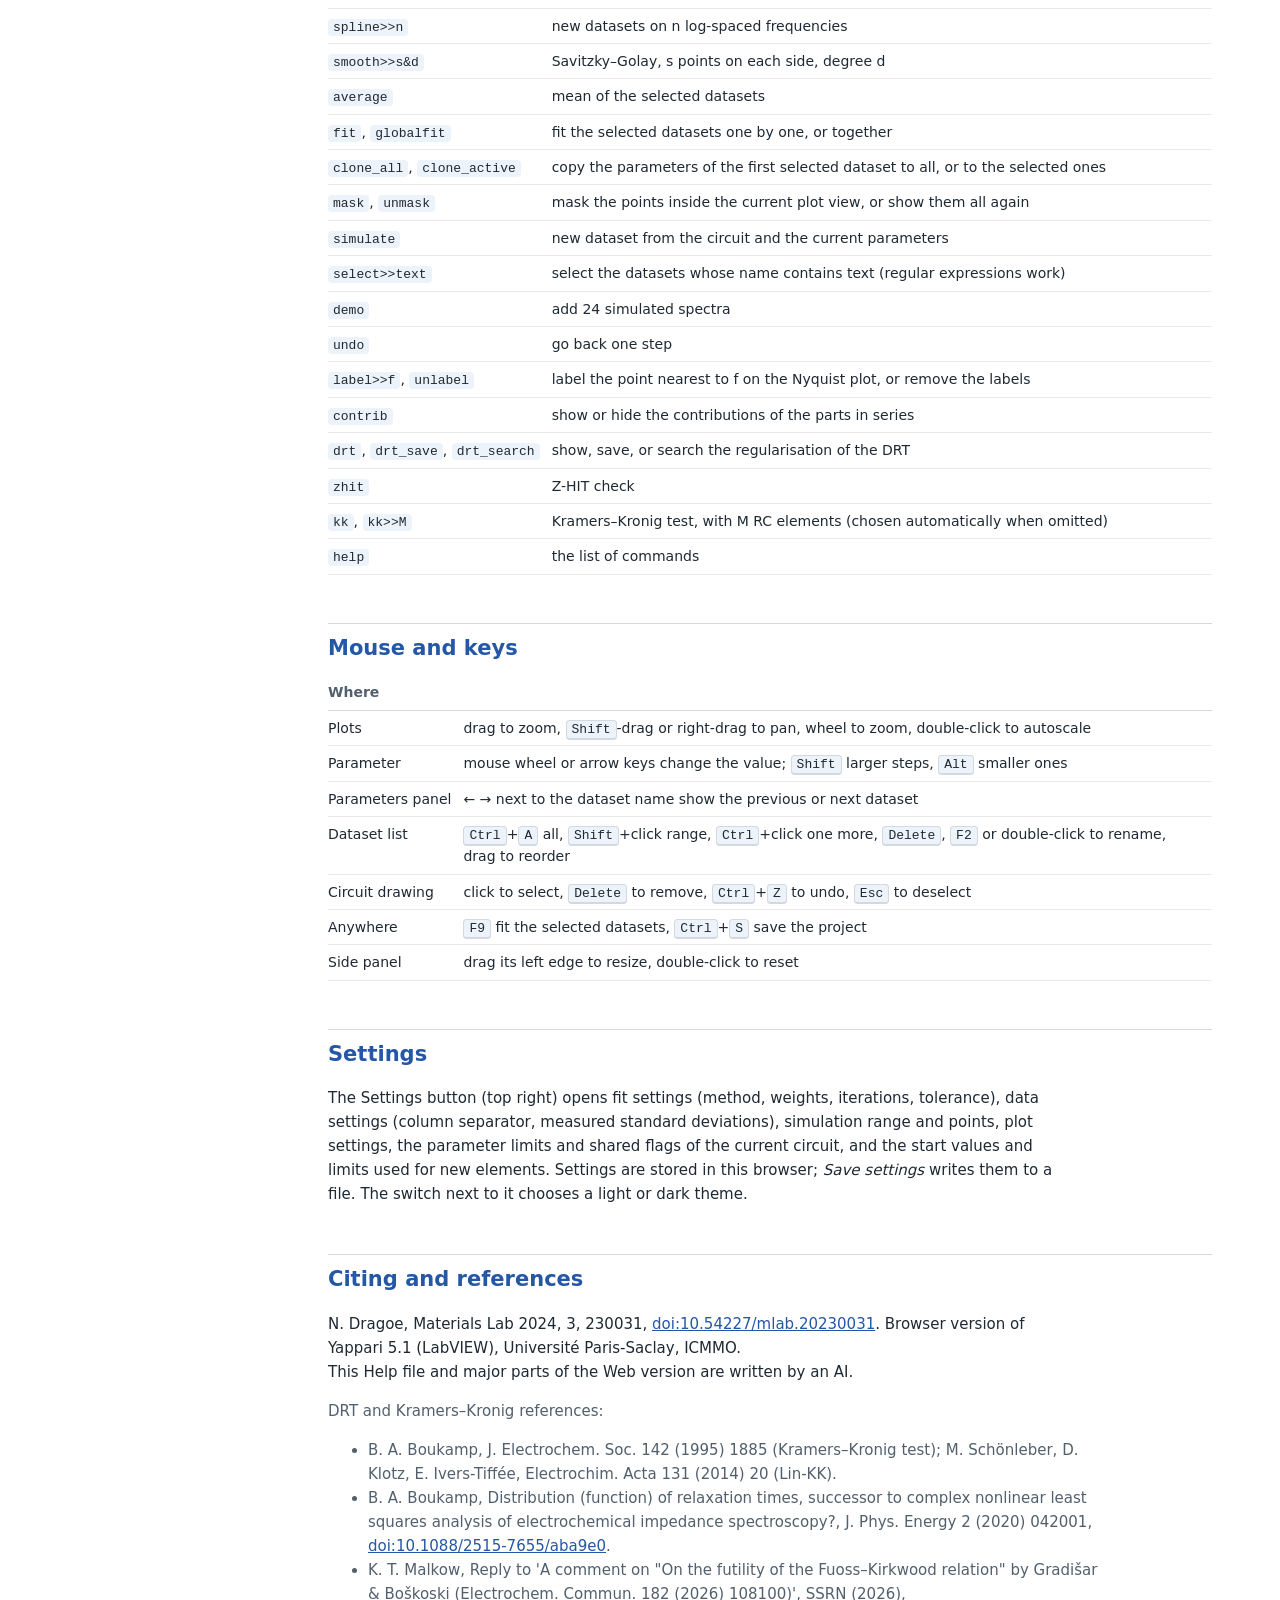
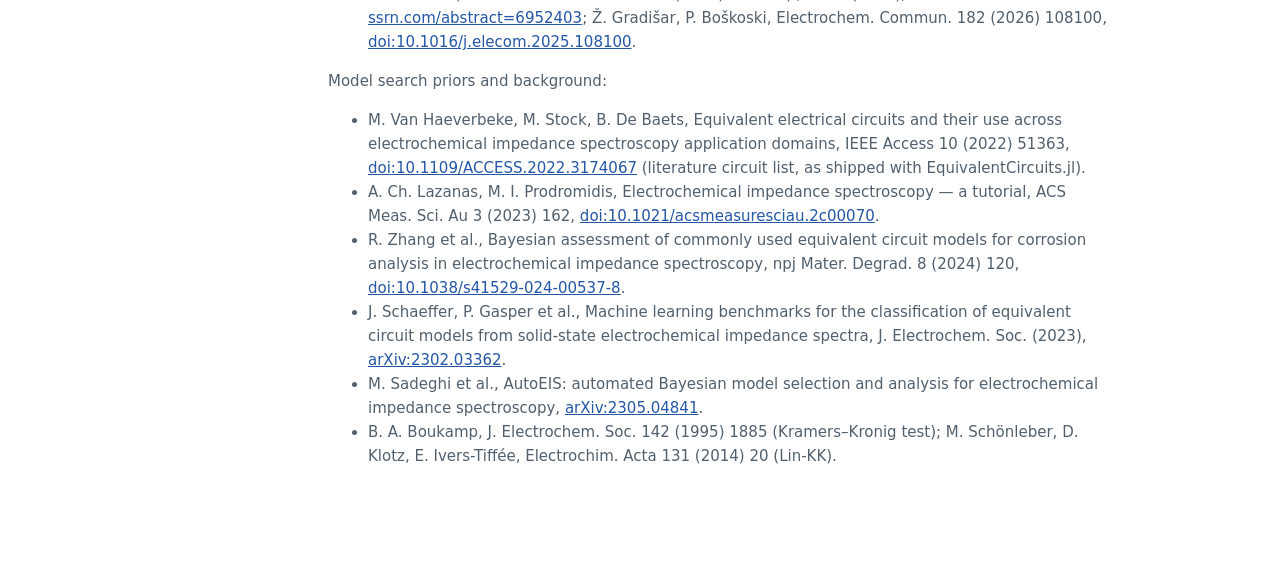
==== commit 89cba755: "1.14: stale DRT in Save data, global-fit sigma weights, no dataset edits during a fit, labels follow" ====
--- a/help.html
+++ b/help.html
@@ -151,13 +151,13 @@
 <table>
   <tr><th>Element</th><th>Impedance</th><th>Parameters (default limits)</th></tr>
   <tr><td>R resistor</td><td>Z = R</td><td>R /Ω (10⁻³ … 10¹⁰)</td></tr>
-  <tr><td>C capacitor</td><td>Z = 1/(jωC)</td><td>C /F (10⁻¹⁶ … 10³)</td></tr>
-  <tr><td>L inductor</td><td>Z = jωL</td><td>L /H (10⁻¹⁵ … 10³)</td></tr>
-  <tr><td>Q constant phase element</td><td>Z = 1/(Q (jω)<sup>n</sup>)</td><td>Q /F·s<sup>n−1</sup> (10⁻¹⁶ … 10³); _n (0 … 1.2, held fixed at 1 by default)</td></tr>
+  <tr><td>C capacitor</td><td>Z = 1/(jωC)</td><td>C /F (10⁻¹⁴ … 10⁵)</td></tr>
+  <tr><td>L inductor</td><td>Z = jωL</td><td>L /H (10⁻¹⁰ … 10⁵)</td></tr>
+  <tr><td>Q constant phase element</td><td>Z = 1/(Q (jω)<sup>n</sup>)</td><td>Q /F·s<sup>n−1</sup> (10⁻¹⁴ … 10⁵); _n (0 … 1.2, held fixed at 1 by default)</td></tr>
   <tr><td>W Warburg, semi-infinite</td><td>Z = Aw/√ω − j Aw/√ω</td><td>Aw /Ω·s<sup>−½</sup> (10⁻⁶ … 10¹⁰)</td></tr>
-  <tr><td>Wo Warburg, open (reflective)</td><td>Z = Aw/√(jω) · coth(B √(jω))</td><td>_A Aw; _B B /s<sup>½</sup> (10⁻⁶ … 10⁶)</td></tr>
+  <tr><td>Wo Warburg, open (reflective)</td><td>Z = Aw/√(jω) · coth(B √(jω))</td><td>_A Aw; _B B /s<sup>½</sup> (10⁻⁴ … 10³)</td></tr>
   <tr><td>Ws Warburg, short (transmissive)</td><td>Z = Aw/√(jω) · tanh(B √(jω))</td><td>_A Aw; _B B</td></tr>
-  <tr><td>G Gerischer</td><td>Z = R/√(1 + jωτ)</td><td>_R R; _tau τ /s (10⁻¹² … 10⁶)</td></tr>
+  <tr><td>G Gerischer</td><td>Z = R/√(1 + jωτ)</td><td>_R R; _tau τ /s (10⁻⁹ … 10⁴)</td></tr>
   <tr><td>HN Havriliak–Negami</td><td>Z = R/(1 + (jωτ)<sup>α</sup>)<sup>β</sup></td><td>_R, _tau; _a α and _b β (0.01 … 1, held fixed at 1 by default)</td></tr>
 </table>
 
